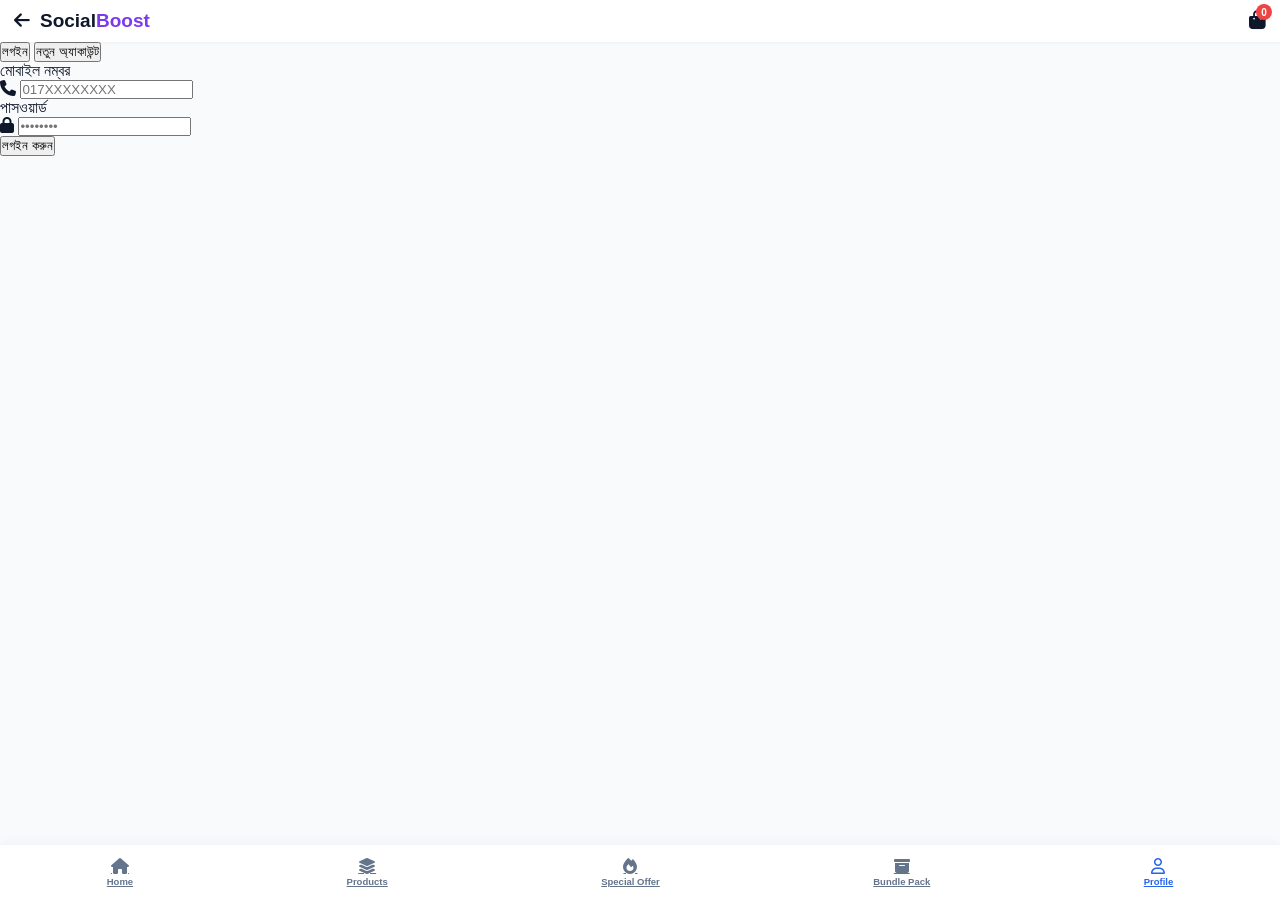
==== account.html @ 11df3813 "Create account.html" ====
<!DOCTYPE html>
<html lang="bn">
<head>
    <meta charset="UTF-8">
    <meta name="viewport" content="width=device-width, initial-scale=1.0, maximum-scale=1.0, user-scalable=no">
    <title>আমার অ্যাকাউন্ট - SocialBoost</title>
    <link rel="stylesheet" href="https://cdnjs.cloudflare.com/ajax/libs/font-awesome/6.4.0/css/all.min.css">
    <link rel="stylesheet" href="style.css">
</head>
<body>

    <!-- হেডার -->
    <header>
        <div class="header-left">
            <a href="index.html" class="menu-btn"><i class="fa-solid fa-arrow-left"></i></a>
            <div class="logo">Social<span>Boost</span></div>
        </div>
        <div class="cart-icon" onclick="location.href='orders.html'">
            <i class="fa-solid fa-bag-shopping"></i>
            <span class="cart-badge" id="orderBadge">0</span>
        </div>
    </header>

    <div class="page-container">

        <!-- ১. লগইন / সাইন-আপ সেকশন (যদি লগইন করা না থাকে) -->
        <section id="authSection" class="auth-card" style="display: none;">
            <div class="auth-tabs">
                <button class="auth-tab-btn active" id="tabLogin" onclick="setAuthTab('login')">লগইন</button>
                <button class="auth-tab-btn" id="tabReg" onclick="setAuthTab('reg')">নতুন অ্যাকাউন্ট</button>
            </div>

            <!-- লগইন ফর্ম -->
            <form id="formLogin" onsubmit="submitLogin(event)">
                <div class="input-group">
                    <label>মোবাইল নম্বর</label>
                    <div class="input-box">
                        <i class="fa-solid fa-phone"></i>
                        <input type="tel" id="logPhone" placeholder="017XXXXXXXX" required>
                    </div>
                </div>
                <div class="input-group">
                    <label>পাসওয়ার্ড</label>
                    <div class="input-box">
                        <i class="fa-solid fa-lock"></i>
                        <input type="password" id="logPass" placeholder="••••••••" required>
                    </div>
                </div>
                <button type="submit" class="auth-submit-btn">লগইন করুন</button>
            </form>

            <!-- রেজিস্ট্রেশন ফর্ম -->
            <form id="formReg" style="display: none;" onsubmit="submitRegister(event)">
                <div class="input-group">
                    <label>আপনার নাম</label>
                    <div class="input-box">
                        <i class="fa-solid fa-user"></i>
                        <input type="text" id="regName" placeholder="আপনার পুরো নাম" required>
                    </div>
                </div>
                <div class="input-group">
                    <label>মোবাইল নম্বর (হোয়াটসঅ্যাপ)</label>
                    <div class="input-box">
                        <i class="fa-solid fa-phone"></i>
                        <input type="tel" id="regPhone" placeholder="017XXXXXXXX" required>
                    </div>
                </div>
                <div class="input-group">
                    <label>পাসওয়ার্ড</label>
                    <div class="input-box">
                        <i class="fa-solid fa-lock"></i>
                        <input type="password" id="regPass" placeholder="কমপক্ষে ৬ ডিজিট" required>
                    </div>
                </div>
                <button type="submit" class="auth-submit-btn">অ্যাকাউন্ট তৈরি করুন</button>
            </form>
        </section>


        <!-- ২. মূল প্রোফাইল ড্যাশবোর্ড (স্ক্রিনশটের হুবহু ডিজাইন) -->
        <section id="profileSection" style="display: none;">
            
            <div class="sec-title-bar">
                <h2>আমার প্রোফাইল</h2>
            </div>

            <!-- ইউজার তথ্য কার্ড -->
            <div class="user-profile-card">
                <div class="user-avatar">
                    <img src="https://api.dicebear.com/7.x/bottts/svg?seed=user123" alt="Avatar">
                </div>
                <div class="user-meta">
                    <h3 id="uName">User123</h3>
                    <p id="uPhone">017XXXXXXXX</p>
                    <span class="verified-tag"><i class="fa-solid fa-circle-check"></i> Verified Account</span>
                </div>
                <button class="edit-prof-btn" onclick="openEditModal()"><i class="fa-solid fa-pen-to-square"></i></button>
            </div>

            <!-- অর্ডার স্ট্যাটাস ৩টি কাউন্টার কার্ড -->
            <div class="stats-grid">
                <div class="stat-card" onclick="location.href='orders.html'">
                    <i class="fa-regular fa-clipboard" style="color: #64748b;"></i>
                    <h4 id="statTotal">0</h4>
                    <p>Total Orders</p>
                </div>
                <div class="stat-card" onclick="location.href='orders.html'">
                    <i class="fa-regular fa-clock" style="color: #3b82f6;"></i>
                    <h4 id="statProcessing">0</h4>
                    <p>Processing</p>
                </div>
                <div class="stat-card" onclick="location.href='orders.html'">
                    <i class="fa-regular fa-circle-check" style="color: #10b981;"></i>
                    <h4 id="statCompleted">0</h4>
                    <p>Completed</p>
                </div>
            </div>

            <!-- মেনু লিস্ট আইটেমস -->
            <div class="menu-list">
                <a href="orders.html" class="menu-row">
                    <div class="m-left"><i class="fa-solid fa-box" style="color: #3b82f6;"></i><span>আমার অর্ডার</span></div>
                    <i class="fa-solid fa-angle-right arrow"></i>
                </a>
                <a href="notifications.html" class="menu-row">
                    <div class="m-left"><i class="fa-regular fa-bell" style="color: #f59e0b;"></i><span>নোটিফিকেশন</span></div>
                    <i class="fa-solid fa-angle-right arrow"></i>
                </a>
                <a href="https://wa.me/8801XXXXXXXXX" target="_blank" class="menu-row">
                    <div class="m-left"><i class="fa-brands fa-whatsapp" style="color: #22c55e;"></i><span>সাপোর্ট (WhatsApp)</span></div>
                    <i class="fa-solid fa-angle-right arrow"></i>
                </a>
                <div class="menu-row" onclick="openSettings()">
                    <div class="m-left"><i class="fa-solid fa-gear" style="color: #8b5cf6;"></i><span>সেটিংস</span></div>
                    <i class="fa-solid fa-angle-right arrow"></i>
                </div>
                <div class="menu-row logout-row" onclick="accountLogout()">
                    <div class="m-left"><i class="fa-solid fa-arrow-right-from-bracket" style="color: #ef4444;"></i><span>লগআউট</span></div>
                    <i class="fa-solid fa-angle-right arrow"></i>
                </div>
            </div>

        </section>

    </div>

    <!-- বটম ন্যাভিগেশন বার -->
    <nav class="bottom-nav">
        <a href="index.html" class="nav-item">
            <i class="fa-solid fa-house"></i>
            <span>Home</span>
        </a>
        <a href="index.html#products" class="nav-item">
            <i class="fa-solid fa-layer-group"></i>
            <span>Products</span>
        </a>
        <a href="index.html#offers" class="nav-item">
            <i class="fa-solid fa-fire"></i>
            <span>Special Offer</span>
        </a>
        <a href="index.html#bundles" class="nav-item">
            <i class="fa-solid fa-box-archive"></i>
            <span>Bundle Pack</span>
        </a>
        <a href="account.html" class="nav-item active">
            <i class="fa-regular fa-user"></i>
            <span>Profile</span>
        </a>
    </nav>

    <!-- প্রোফাইল সংশ্লিষ্ট স্ক্রিপ্ট -->
    <script>
        function checkUser() {
            const user = JSON.parse(localStorage.getItem('sb_user') || 'null');
            const authSec = document.getElementById('authSection');
            const profSec = document.getElementById('profileSection');

            if (!user) {
                authSec.style.display = 'block';
                profSec.style.display = 'none';
            } else {
                authSec.style.display = 'none';
                profSec.style.display = 'block';
                document.getElementById('uName').innerText = user.name;
                document.getElementById('uPhone').innerText = user.phone;
                loadOrderStats();
            }
        }

        function setAuthTab(tab) {
            document.getElementById('formLogin').style.display = tab === 'login' ? 'block' : 'none';
            document.getElementById('formReg').style.display = tab === 'reg' ? 'block' : 'none';
            document.getElementById('tabLogin').classList.toggle('active', tab === 'login');
            document.getElementById('tabReg').classList.toggle('active', tab === 'reg');
        }

        function submitRegister(e) {
            e.preventDefault();
            const name = document.getElementById('regName').value.trim();
            const phone = document.getElementById('regPhone').value.trim();
            const pass = document.getElementById('regPass').value;

            const user = { name, phone, pass };
            localStorage.setItem('sb_user', JSON.stringify(user));
            alert('অ্যাকাউন্ট সফলভাবে তৈরি হয়েছে!');
            checkUser();
        }

        function submitLogin(e) {
            e.preventDefault();
            const phone = document.getElementById('logPhone').value.trim();
            const pass = document.getElementById('logPass').value;
            const savedUser = JSON.parse(localStorage.getItem('sb_user') || 'null');

            if (savedUser && savedUser.phone === phone && savedUser.pass === pass) {
                checkUser();
            } else {
                alert('নম্বর অথবা পাসওয়ার্ড ভুল হয়েছে!');
            }
        }

        function accountLogout() {
            if(confirm('লগআউট করতে চান?')) {
                localStorage.removeItem('sb_user');
                checkUser();
            }
        }

        function loadOrderStats() {
            const orders = JSON.parse(localStorage.getItem('sb_orders') || '[]');
            document.getElementById('statTotal').innerText = orders.length;
            document.getElementById('statProcessing').innerText = orders.filter(o => o.status === 'Processing').length;
            document.getElementById('statCompleted').innerText = orders.filter(o => o.status === 'Completed').length;
            document.getElementById('orderBadge').innerText = orders.length;
        }

        function openSettings() {
            alert('সেটিংস স্ক্রিন শীঘ্রই আসছে!');
        }

        function openEditModal() {
            alert('প্রোফাইল এডিট অপশন চালু হচ্ছে!');
        }

        // পেজ লোড হলে চেক করবে
        checkUser();
    </script>
</body>
</html>
---- style.css ----
:root {
    --primary: #2563eb;
    --primary-dark: #1d4ed8;
    --accent-purple: #7c3aed;
    --bg-body: #f8fafc;
    --card-bg: #ffffff;
    --text-dark: #0f172a;
    --text-muted: #64748b;
    --border-light: #e2e8f0;
}

* {
    margin: 0;
    padding: 0;
    box-sizing: border-box;
    font-family: -apple-system, BlinkMacSystemFont, 'Segoe UI', Roboto, sans-serif;
    -webkit-tap-highlight-color: transparent;
}

body {
    background-color: var(--bg-body);
    color: var(--text-dark);
    padding-bottom: 75px;
}

/* হেডার */
header {
    background: #ffffff;
    padding: 10px 14px;
    display: flex;
    align-items: center;
    justify-content: space-between;
    position: sticky;
    top: 0;
    z-index: 100;
    box-shadow: 0 1px 3px rgba(0,0,0,0.05);
    gap: 10px;
}
.header-left { display: flex; align-items: center; gap: 10px; }
.menu-btn { font-size: 18px; color: var(--text-dark); background: none; border: none; cursor: pointer; }
.logo { font-size: 19px; font-weight: 800; cursor: pointer; }
.logo span { color: var(--accent-purple); }
.search-pill {
    flex-grow: 1;
    background: #f1f5f9;
    border-radius: 20px;
    display: flex;
    align-items: center;
    padding: 7px 12px;
    gap: 6px;
}
.search-pill input { border: none; background: transparent; font-size: 12px; width: 100%; outline: none; }
.cart-icon { position: relative; font-size: 19px; cursor: pointer; }
.cart-badge {
    position: absolute;
    top: -6px; right: -6px;
    background: #ef4444; color: white;
    font-size: 10px; width: 16px; height: 16px;
    border-radius: 50%; display: flex; align-items: center; justify-content: center; font-weight: bold;
}

/* ট্যাব কন্ট্রোল */
.tab-view { display: none; }
.tab-view.active { display: block; }

/* হিরো স্লাইডার */
.slider-container { padding: 10px 12px; position: relative; overflow: hidden; }
.slider-wrapper { display: flex; transition: transform 0.5s ease-in-out; border-radius: 14px; overflow: hidden; }
.slide { min-width: 100%; }
.slide img { width: 100%; height: 140px; object-fit: cover; display: block; }
.slider-dots {
    position: absolute; bottom: 18px; left: 50%;
    transform: translateX(-50%); display: flex; gap: 6px;
}
.dot { width: 6px; height: 6px; background: rgba(255,255,255,0.5); border-radius: 50%; transition: 0.3s; }
.dot.active { width: 16px; border-radius: 10px; background: #ffffff; }

/* ট্রাস্ট বার */
.trust-strip { display: flex; gap: 8px; padding: 0 12px 12px; overflow-x: auto; scrollbar-width: none; }
.trust-strip::-webkit-scrollbar { display: none; }
.trust-item {
    background: #ffffff; border: 1px solid var(--border-light);
    border-radius: 10px; padding: 7px 10px; display: flex; align-items: center;
    gap: 7px; min-width: 125px;
}
.trust-item h4 { font-size: 10px; font-weight: 700; }
.trust-item p { font-size: 8.5px; color: var(--text-muted); }

/* প্ল্যাটফর্ম আইকন গ্রিড */
.platform-grid { display: grid; grid-template-columns: repeat(6, 1fr); gap: 8px; padding: 0 12px 14px; }
.platform-icon-btn {
    background: #ffffff; border-radius: 12px; height: 48px;
    display: flex; align-items: center; justify-content: center;
    border: 1px solid #f1f5f9; box-shadow: 0 2px 6px rgba(0,0,0,0.04); cursor: pointer;
}
.platform-icon-btn i { font-size: 22px; }
.ig-btn { background: linear-gradient(45deg, #f09433, #dc2743, #bc1888); color: white; }
.fb-btn { background: #1877f2; color: white; }
.yt-btn { background: #ff0000; color: white; }
.tk-btn { background: #000000; color: white; }
.tg-btn { background: #229ed9; color: white; }
.more-btn { background: #f3e8ff; color: #7c3aed; }

/* সার্ভিস গ্রিড ও কার্ড */
.section-header { display: flex; justify-content: space-between; align-items: center; padding: 0 14px 10px; }
.sec-title { font-size: 14.5px; font-weight: 800; display: flex; align-items: center; gap: 6px; }
.see-all { font-size: 12px; color: var(--primary); cursor: pointer; font-weight: 600; }
.services-grid { display: grid; grid-template-columns: repeat(2, 1fr); gap: 10px; padding: 0 12px; }
.service-card {
    background: #ffffff; border-radius: 14px; overflow: hidden;
    border: 1px solid #edf2f7; display: flex; flex-direction: column; position: relative;
    box-shadow: 0 2px 6px rgba(0,0,0,0.03);
}
.badge-pill {
    position: absolute; top: 7px; left: 7px; font-size: 9px;
    font-weight: 700; padding: 2.5px 7px; border-radius: 10px; color: white; z-index: 2;
}
.b-bestseller { background: #ea580c; }
.b-hotdeal { background: #dc2626; }
.service-thumb {
    height: 95px; display: flex; align-items: center; justify-content: center;
}
.thumb-icon { font-size: 38px; color: #ffffff; filter: drop-shadow(0 4px 8px rgba(0,0,0,0.25)); }
.card-body { padding: 9px; display: flex; flex-direction: column; flex-grow: 1; }
.card-title { font-size: 12px; font-weight: 700; margin-bottom: 2px; }
.card-subtitle { font-size: 9.5px; color: var(--text-muted); margin-bottom: 5px; }
.card-rating { display: flex; gap: 3px; font-size: 9.5px; color: #eab308; margin-bottom: 6px; }
.price-row { display: flex; align-items: baseline; gap: 6px; margin-top: auto; margin-bottom: 7px; }
.curr-price { font-size: 15px; font-weight: 800; color: #0f172a; }
.del-price { font-size: 11px; color: #94a3b8; text-decoration: line-through; }
.btn-order {
    background: var(--primary); color: #ffffff; border: none; border-radius: 7px;
    padding: 7px; font-size: 11.5px; font-weight: 600; display: flex; align-items: center;
    justify-content: center; gap: 5px; cursor: pointer;
}

/* পেজ হেডার ও ফিল্টার পিল */
.page-header { padding: 12px 14px; }
.page-header h3 { font-size: 16px; font-weight: 800; margin-bottom: 6px; }
.page-header p { font-size: 11px; color: var(--text-muted); }
.filter-pills { display: flex; gap: 6px; overflow-x: auto; padding-top: 8px; scrollbar-width: none; }
.filter-pills::-webkit-scrollbar { display: none; }
.pill {
    background: #ffffff; border: 1px solid var(--border-light); padding: 5px 12px;
    border-radius: 20px; font-size: 11px; font-weight: 600; cursor: pointer; white-space: nowrap;
}
.pill.active { background: var(--primary); color: white; border-color: var(--primary); }

/* বান্ডেল কার্ড */
.bundles-container { padding: 0 12px; display: flex; flex-direction: column; gap: 12px; }
.bundle-card {
    background: #ffffff; border-radius: 14px; padding: 14px;
    border: 1px solid #e2e8f0; box-shadow: 0 2px 8px rgba(0,0,0,0.04);
}
.bundle-card h4 { font-size: 14px; font-weight: 800; color: #0f172a; margin-bottom: 4px; }
.bundle-features { font-size: 11.5px; color: var(--text-muted); line-height: 1.5; margin: 8px 0; }

/* প্রোফাইল ও FAQ */
.profile-card {
    background: #ffffff; margin: 12px; padding: 16px; border-radius: 14px;
    display: flex; align-items: center; gap: 12px; border: 1px solid var(--border-light);
}
.profile-avatar {
    width: 45px; height: 45px; border-radius: 50%; background: #eff6ff;
    color: var(--primary); display: flex; align-items: center; justify-content: center; font-size: 20px;
}
.profile-info h4 { font-size: 14px; }
.profile-info p { font-size: 11px; color: var(--text-muted); }
.profile-action-list { margin: 0 12px 14px; background: #fff; border-radius: 14px; border: 1px solid var(--border-light); overflow: hidden; }
.profile-item {
    display: flex; align-items: center; justify-content: space-between;
    padding: 12px 14px; text-decoration: none; color: var(--text-dark); font-size: 12.5px; font-weight: 600;
    border-bottom: 1px solid #f1f5f9; cursor: pointer;
}
.profile-item span { flex-grow: 1; margin-left: 10px; }
.faq-container { margin: 12px; background: #fff; border-radius: 14px; padding: 14px; border: 1px solid var(--border-light); }
.faq-container h4 { font-size: 13px; margin-bottom: 10px; }
.faq-item { margin-bottom: 10px; border-bottom: 1px solid #f8fafc; padding-bottom: 8px; }
.faq-item h5 { font-size: 11.5px; color: #1e293b; margin-bottom: 3px; }
.faq-item p { font-size: 10.5px; color: var(--text-muted); }

/* মডাল (পপআপ) */
.modal-overlay {
    position: fixed; inset: 0; background: rgba(0,0,0,0.5); z-index: 2000;
    display: none; align-items: flex-end; justify-content: center;
}
.modal-overlay.active { display: flex; }
.modal-sheet {
    background: #ffffff; width: 100%; max-width: 450px; border-radius: 20px 20px 0 0;
    padding: 18px 16px; max-height: 85vh; overflow-y: auto;
}
.modal-header { display: flex; justify-content: space-between; align-items: center; margin-bottom: 14px; }
.modal-header h3 { font-size: 15px; }
.close-btn { background: none; border: none; font-size: 24px; cursor: pointer; color: var(--text-muted); }
.modal-body label { font-size: 11px; font-weight: 700; color: #334155; margin-top: 8px; display: block; }
.modal-body input, .modal-body select {
    width: 100%; padding: 9px 10px; margin-top: 4px; border-radius: 8px;
    border: 1px solid var(--border-light); font-size: 12px; outline: none;
}
.price-display {
    background: #eff6ff; color: var(--primary); padding: 8px 10px;
    border-radius: 8px; font-size: 13px; margin-top: 10px; font-weight: 600;
}
.payment-box {
    background: #fdf2f8; border: 1px dashed #ec4899; padding: 9px;
    border-radius: 8px; font-size: 11px; margin-top: 10px; line-height: 1.4;
}
.submit-order-btn {
    background: var(--primary); color: white; width: 100%; padding: 10px;
    border-radius: 8px; border: none; font-size: 13px; font-weight: 700; margin-top: 14px; cursor: pointer;
}

/* বটম বার */
.bottom-nav {
    position: fixed; bottom: 0; left: 0; right: 0; background: #ffffff;
    height: 56px; display: flex; justify-content: space-around; align-items: center;
    border-top: 1px solid #f1f5f9; box-shadow: 0 -3px 10px rgba(0,0,0,0.03); z-index: 1000;
}
.nav-item { display: flex; flex-direction: column; align-items: center; gap: 2px; color: #64748b; font-size: 9.5px; font-weight: 600; cursor: pointer; }
.nav-item i { font-size: 16px; }
.nav-item.active { color: var(--primary); }
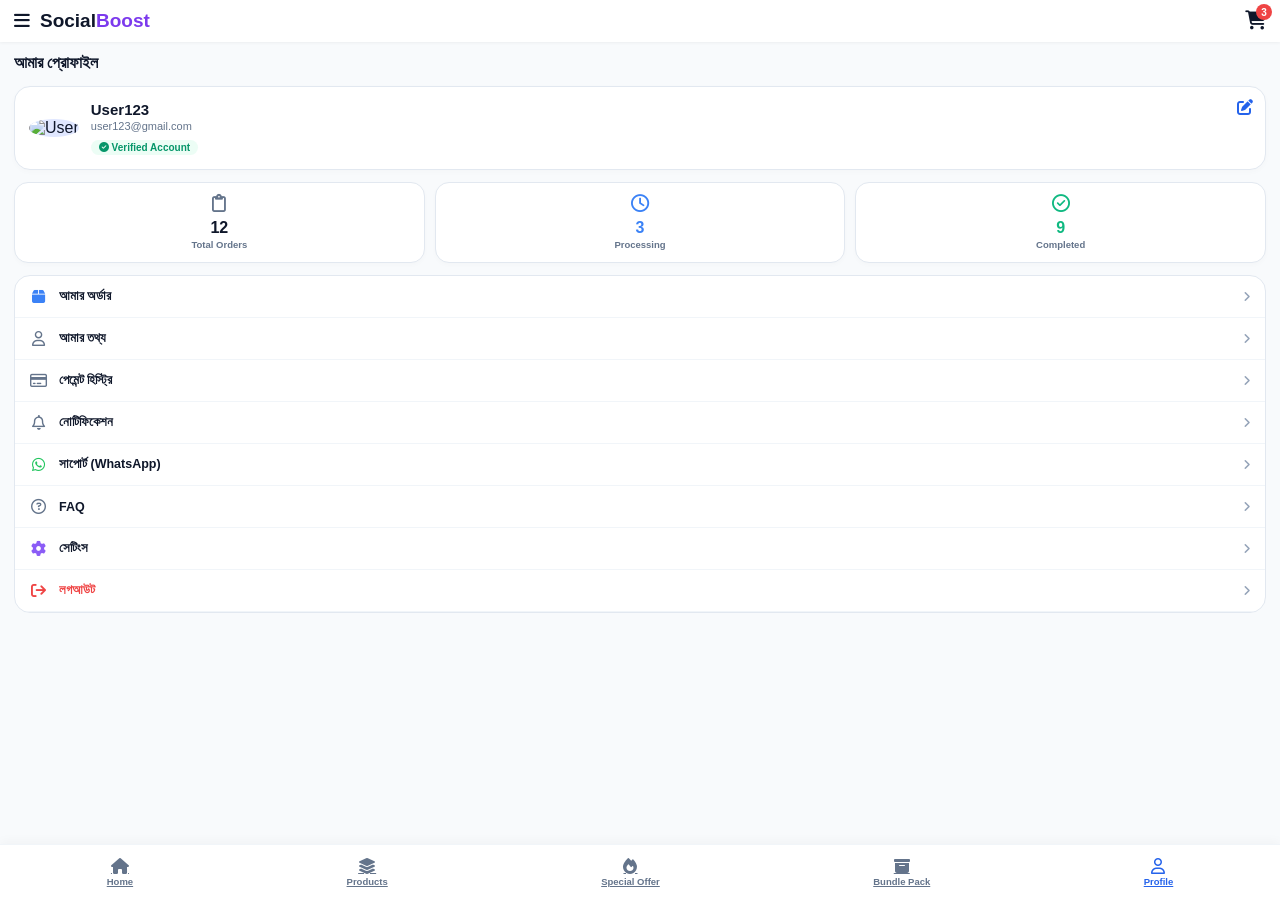
==== commit e522125e: "Update account.html" ====
--- a/account.html
+++ b/account.html
@@ -3,7 +3,7 @@
 <head>
     <meta charset="UTF-8">
     <meta name="viewport" content="width=device-width, initial-scale=1.0, maximum-scale=1.0, user-scalable=no">
-    <title>আমার অ্যাকাউন্ট - SocialBoost</title>
+    <title>আমার প্রোফাইল - SocialBoost</title>
     <link rel="stylesheet" href="https://cdnjs.cloudflare.com/ajax/libs/font-awesome/6.4.0/css/all.min.css">
     <link rel="stylesheet" href="style.css">
 </head>
@@ -12,135 +12,89 @@
     <!-- হেডার -->
     <header>
         <div class="header-left">
-            <a href="index.html" class="menu-btn"><i class="fa-solid fa-arrow-left"></i></a>
-            <div class="logo">Social<span>Boost</span></div>
+            <button class="menu-btn"><i class="fa-solid fa-bars"></i></button>
+            <div class="logo" onclick="location.href='index.html'">Social<span>Boost</span></div>
         </div>
-        <div class="cart-icon" onclick="location.href='orders.html'">
-            <i class="fa-solid fa-bag-shopping"></i>
-            <span class="cart-badge" id="orderBadge">0</span>
+        <div class="cart-icon">
+            <i class="fa-solid fa-cart-shopping"></i>
+            <span class="cart-badge">3</span>
         </div>
     </header>
 
     <div class="page-container">
 
-        <!-- ১. লগইন / সাইন-আপ সেকশন (যদি লগইন করা না থাকে) -->
-        <section id="authSection" class="auth-card" style="display: none;">
-            <div class="auth-tabs">
-                <button class="auth-tab-btn active" id="tabLogin" onclick="setAuthTab('login')">লগইন</button>
-                <button class="auth-tab-btn" id="tabReg" onclick="setAuthTab('reg')">নতুন অ্যাকাউন্ট</button>
+        <!-- পেজ শিরোনাম -->
+        <div class="sec-title-bar">
+            <h2>আমার প্রোফাইল</h2>
+        </div>
+
+        <!-- ইউজার তথ্য কার্ড (স্ক্রিনশটের মতো) -->
+        <div class="user-profile-card">
+            <div class="user-avatar">
+                <img src="https://images.unsplash.com/photo-1535713875002-d1d0cf377fde?w=150&q=80" alt="User">
             </div>
+            <div class="user-meta">
+                <h3>User123</h3>
+                <p>user123@gmail.com</p>
+                <span class="verified-tag"><i class="fa-solid fa-circle-check"></i> Verified Account</span>
+            </div>
+            <button class="edit-prof-btn"><i class="fa-solid fa-pen-to-square"></i></button>
+        </div>
 
-            <!-- লগইন ফর্ম -->
-            <form id="formLogin" onsubmit="submitLogin(event)">
-                <div class="input-group">
-                    <label>মোবাইল নম্বর</label>
-                    <div class="input-box">
-                        <i class="fa-solid fa-phone"></i>
-                        <input type="tel" id="logPhone" placeholder="017XXXXXXXX" required>
-                    </div>
-                </div>
-                <div class="input-group">
-                    <label>পাসওয়ার্ড</label>
-                    <div class="input-box">
-                        <i class="fa-solid fa-lock"></i>
-                        <input type="password" id="logPass" placeholder="••••••••" required>
-                    </div>
-                </div>
-                <button type="submit" class="auth-submit-btn">লগইন করুন</button>
-            </form>
+        <!-- ৩টি স্ট্যাটাস কাউন্টার বক্স -->
+        <div class="stats-grid">
+            <div class="stat-card">
+                <i class="fa-regular fa-clipboard" style="color: #64748b;"></i>
+                <h4>12</h4>
+                <p>Total Orders</p>
+            </div>
+            <div class="stat-card">
+                <i class="fa-regular fa-clock" style="color: #3b82f6;"></i>
+                <h4 style="color: #3b82f6;">3</h4>
+                <p>Processing</p>
+            </div>
+            <div class="stat-card">
+                <i class="fa-regular fa-circle-check" style="color: #10b981;"></i>
+                <h4 style="color: #10b981;">9</h4>
+                <p>Completed</p>
+            </div>
+        </div>
 
-            <!-- রেজিস্ট্রেশন ফর্ম -->
-            <form id="formReg" style="display: none;" onsubmit="submitRegister(event)">
-                <div class="input-group">
-                    <label>আপনার নাম</label>
-                    <div class="input-box">
-                        <i class="fa-solid fa-user"></i>
-                        <input type="text" id="regName" placeholder="আপনার পুরো নাম" required>
-                    </div>
-                </div>
-                <div class="input-group">
-                    <label>মোবাইল নম্বর (হোয়াটসঅ্যাপ)</label>
-                    <div class="input-box">
-                        <i class="fa-solid fa-phone"></i>
-                        <input type="tel" id="regPhone" placeholder="017XXXXXXXX" required>
-                    </div>
-                </div>
-                <div class="input-group">
-                    <label>পাসওয়ার্ড</label>
-                    <div class="input-box">
-                        <i class="fa-solid fa-lock"></i>
-                        <input type="password" id="regPass" placeholder="কমপক্ষে ৬ ডিজিট" required>
-                    </div>
-                </div>
-                <button type="submit" class="auth-submit-btn">অ্যাকাউন্ট তৈরি করুন</button>
-            </form>
-        </section>
-
-
-        <!-- ২. মূল প্রোফাইল ড্যাশবোর্ড (স্ক্রিনশটের হুবহু ডিজাইন) -->
-        <section id="profileSection" style="display: none;">
-            
-            <div class="sec-title-bar">
-                <h2>আমার প্রোফাইল</h2>
+        <!-- মেনু তালিকা (আপনার স্ক্রিনশটের হুবহু আইটেমস) -->
+        <div class="menu-list">
+            <div class="menu-row">
+                <div class="m-left"><i class="fa-solid fa-box" style="color: #3b82f6;"></i><span>আমার অর্ডার</span></div>
+                <i class="fa-solid fa-angle-right arrow"></i>
             </div>
-
-            <!-- ইউজার তথ্য কার্ড -->
-            <div class="user-profile-card">
-                <div class="user-avatar">
-                    <img src="https://api.dicebear.com/7.x/bottts/svg?seed=user123" alt="Avatar">
-                </div>
-                <div class="user-meta">
-                    <h3 id="uName">User123</h3>
-                    <p id="uPhone">017XXXXXXXX</p>
-                    <span class="verified-tag"><i class="fa-solid fa-circle-check"></i> Verified Account</span>
-                </div>
-                <button class="edit-prof-btn" onclick="openEditModal()"><i class="fa-solid fa-pen-to-square"></i></button>
+            <div class="menu-row">
+                <div class="m-left"><i class="fa-regular fa-user" style="color: #64748b;"></i><span>আমার তথ্য</span></div>
+                <i class="fa-solid fa-angle-right arrow"></i>
             </div>
-
-            <!-- অর্ডার স্ট্যাটাস ৩টি কাউন্টার কার্ড -->
-            <div class="stats-grid">
-                <div class="stat-card" onclick="location.href='orders.html'">
-                    <i class="fa-regular fa-clipboard" style="color: #64748b;"></i>
-                    <h4 id="statTotal">0</h4>
-                    <p>Total Orders</p>
-                </div>
-                <div class="stat-card" onclick="location.href='orders.html'">
-                    <i class="fa-regular fa-clock" style="color: #3b82f6;"></i>
-                    <h4 id="statProcessing">0</h4>
-                    <p>Processing</p>
-                </div>
-                <div class="stat-card" onclick="location.href='orders.html'">
-                    <i class="fa-regular fa-circle-check" style="color: #10b981;"></i>
-                    <h4 id="statCompleted">0</h4>
-                    <p>Completed</p>
-                </div>
+            <div class="menu-row">
+                <div class="m-left"><i class="fa-regular fa-credit-card" style="color: #64748b;"></i><span>পেমেন্ট হিস্ট্রি</span></div>
+                <i class="fa-solid fa-angle-right arrow"></i>
             </div>
-
-            <!-- মেনু লিস্ট আইটেমস -->
-            <div class="menu-list">
-                <a href="orders.html" class="menu-row">
-                    <div class="m-left"><i class="fa-solid fa-box" style="color: #3b82f6;"></i><span>আমার অর্ডার</span></div>
-                    <i class="fa-solid fa-angle-right arrow"></i>
-                </a>
-                <a href="notifications.html" class="menu-row">
-                    <div class="m-left"><i class="fa-regular fa-bell" style="color: #f59e0b;"></i><span>নোটিফিকেশন</span></div>
-                    <i class="fa-solid fa-angle-right arrow"></i>
-                </a>
-                <a href="https://wa.me/8801XXXXXXXXX" target="_blank" class="menu-row">
-                    <div class="m-left"><i class="fa-brands fa-whatsapp" style="color: #22c55e;"></i><span>সাপোর্ট (WhatsApp)</span></div>
-                    <i class="fa-solid fa-angle-right arrow"></i>
-                </a>
-                <div class="menu-row" onclick="openSettings()">
-                    <div class="m-left"><i class="fa-solid fa-gear" style="color: #8b5cf6;"></i><span>সেটিংস</span></div>
-                    <i class="fa-solid fa-angle-right arrow"></i>
-                </div>
-                <div class="menu-row logout-row" onclick="accountLogout()">
-                    <div class="m-left"><i class="fa-solid fa-arrow-right-from-bracket" style="color: #ef4444;"></i><span>লগআউট</span></div>
-                    <i class="fa-solid fa-angle-right arrow"></i>
-                </div>
+            <div class="menu-row">
+                <div class="m-left"><i class="fa-regular fa-bell" style="color: #64748b;"></i><span>নোটিফিকেশন</span></div>
+                <i class="fa-solid fa-angle-right arrow"></i>
             </div>
-
-        </section>
+            <a href="https://wa.me/8801XXXXXXXXX" target="_blank" class="menu-row">
+                <div class="m-left"><i class="fa-brands fa-whatsapp" style="color: #22c55e;"></i><span>সাপোর্ট (WhatsApp)</span></div>
+                <i class="fa-solid fa-angle-right arrow"></i>
+            </a>
+            <div class="menu-row">
+                <div class="m-left"><i class="fa-regular fa-circle-question" style="color: #64748b;"></i><span>FAQ</span></div>
+                <i class="fa-solid fa-angle-right arrow"></i>
+            </div>
+            <div class="menu-row">
+                <div class="m-left"><i class="fa-solid fa-gear" style="color: #8b5cf6;"></i><span>সেটিংস</span></div>
+                <i class="fa-solid fa-angle-right arrow"></i>
+            </div>
+            <div class="menu-row logout-row">
+                <div class="m-left"><i class="fa-solid fa-arrow-right-from-bracket" style="color: #ef4444;"></i><span style="color: #ef4444;">লগআউট</span></div>
+                <i class="fa-solid fa-angle-right arrow"></i>
+            </div>
+        </div>
 
     </div>
 
@@ -150,15 +104,15 @@
             <i class="fa-solid fa-house"></i>
             <span>Home</span>
         </a>
-        <a href="index.html#products" class="nav-item">
+        <a href="index.html" class="nav-item">
             <i class="fa-solid fa-layer-group"></i>
             <span>Products</span>
         </a>
-        <a href="index.html#offers" class="nav-item">
+        <a href="index.html" class="nav-item">
             <i class="fa-solid fa-fire"></i>
             <span>Special Offer</span>
         </a>
-        <a href="index.html#bundles" class="nav-item">
+        <a href="index.html" class="nav-item">
             <i class="fa-solid fa-box-archive"></i>
             <span>Bundle Pack</span>
         </a>
@@ -168,82 +122,5 @@
         </a>
     </nav>
 
-    <!-- প্রোফাইল সংশ্লিষ্ট স্ক্রিপ্ট -->
-    <script>
-        function checkUser() {
-            const user = JSON.parse(localStorage.getItem('sb_user') || 'null');
-            const authSec = document.getElementById('authSection');
-            const profSec = document.getElementById('profileSection');
-
-            if (!user) {
-                authSec.style.display = 'block';
-                profSec.style.display = 'none';
-            } else {
-                authSec.style.display = 'none';
-                profSec.style.display = 'block';
-                document.getElementById('uName').innerText = user.name;
-                document.getElementById('uPhone').innerText = user.phone;
-                loadOrderStats();
-            }
-        }
-
-        function setAuthTab(tab) {
-            document.getElementById('formLogin').style.display = tab === 'login' ? 'block' : 'none';
-            document.getElementById('formReg').style.display = tab === 'reg' ? 'block' : 'none';
-            document.getElementById('tabLogin').classList.toggle('active', tab === 'login');
-            document.getElementById('tabReg').classList.toggle('active', tab === 'reg');
-        }
-
-        function submitRegister(e) {
-            e.preventDefault();
-            const name = document.getElementById('regName').value.trim();
-            const phone = document.getElementById('regPhone').value.trim();
-            const pass = document.getElementById('regPass').value;
-
-            const user = { name, phone, pass };
-            localStorage.setItem('sb_user', JSON.stringify(user));
-            alert('অ্যাকাউন্ট সফলভাবে তৈরি হয়েছে!');
-            checkUser();
-        }
-
-        function submitLogin(e) {
-            e.preventDefault();
-            const phone = document.getElementById('logPhone').value.trim();
-            const pass = document.getElementById('logPass').value;
-            const savedUser = JSON.parse(localStorage.getItem('sb_user') || 'null');
-
-            if (savedUser && savedUser.phone === phone && savedUser.pass === pass) {
-                checkUser();
-            } else {
-                alert('নম্বর অথবা পাসওয়ার্ড ভুল হয়েছে!');
-            }
-        }
-
-        function accountLogout() {
-            if(confirm('লগআউট করতে চান?')) {
-                localStorage.removeItem('sb_user');
-                checkUser();
-            }
-        }
-
-        function loadOrderStats() {
-            const orders = JSON.parse(localStorage.getItem('sb_orders') || '[]');
-            document.getElementById('statTotal').innerText = orders.length;
-            document.getElementById('statProcessing').innerText = orders.filter(o => o.status === 'Processing').length;
-            document.getElementById('statCompleted').innerText = orders.filter(o => o.status === 'Completed').length;
-            document.getElementById('orderBadge').innerText = orders.length;
-        }
-
-        function openSettings() {
-            alert('সেটিংস স্ক্রিন শীঘ্রই আসছে!');
-        }
-
-        function openEditModal() {
-            alert('প্রোফাইল এডিট অপশন চালু হচ্ছে!');
-        }
-
-        // পেজ লোড হলে চেক করবে
-        checkUser();
-    </script>
 </body>
 </html>
--- a/style.css
+++ b/style.css
@@ -219,3 +219,38 @@
 .nav-item { display: flex; flex-direction: column; align-items: center; gap: 2px; color: #64748b; font-size: 9.5px; font-weight: 600; cursor: pointer; }
 .nav-item i { font-size: 16px; }
 .nav-item.active { color: var(--primary); }
+
+/* প্রোফাইল পেজের ডিজাইন */
+.sec-title-bar { padding: 12px 14px 4px; }
+.sec-title-bar h2 { font-size: 16px; font-weight: 800; color: #0f172a; }
+
+.user-profile-card {
+    background: #ffffff; margin: 10px 14px; padding: 14px; border-radius: 16px;
+    display: flex; align-items: center; gap: 12px; border: 1px solid var(--border-light);
+    position: relative; box-shadow: 0 2px 6px rgba(0,0,0,0.02);
+}
+.user-avatar img { width: 55px; height: 55px; border-radius: 50%; background: #e0e7ff; }
+.user-meta h3 { font-size: 15px; font-weight: 800; margin-bottom: 2px; }
+.user-meta p { font-size: 11px; color: var(--text-muted); margin-bottom: 5px; }
+.verified-tag { font-size: 10px; background: #ecfdf5; color: #059669; padding: 2px 8px; border-radius: 12px; font-weight: 700; }
+.edit-prof-btn { position: absolute; right: 12px; top: 12px; background: none; border: none; color: var(--primary); font-size: 16px; cursor: pointer; }
+
+/* ৩টি স্ট্যাটাস কাউন্টার বক্স */
+.stats-grid { display: grid; grid-template-columns: repeat(3, 1fr); gap: 10px; margin: 12px 14px; }
+.stat-card {
+    background: #ffffff; border-radius: 14px; padding: 12px 8px; text-align: center;
+    border: 1px solid var(--border-light); box-shadow: 0 2px 5px rgba(0,0,0,0.02);
+}
+.stat-card i { font-size: 18px; margin-bottom: 6px; }
+.stat-card h4 { font-size: 16px; font-weight: 800; margin-bottom: 2px; }
+.stat-card p { font-size: 9.5px; color: var(--text-muted); font-weight: 600; }
+
+/* মেনু রো */
+.menu-list { background: #ffffff; margin: 0 14px 20px; border-radius: 16px; border: 1px solid var(--border-light); overflow: hidden; }
+.menu-row {
+    display: flex; align-items: center; justify-content: space-between; padding: 13px 14px;
+    text-decoration: none; color: var(--text-dark); border-bottom: 1px solid #f1f5f9; font-size: 12.5px; font-weight: 600; cursor: pointer;
+}
+.m-left { display: flex; align-items: center; gap: 12px; }
+.m-left i { font-size: 15px; width: 18px; text-align: center; }
+.arrow { color: #94a3b8; font-size: 12px; }
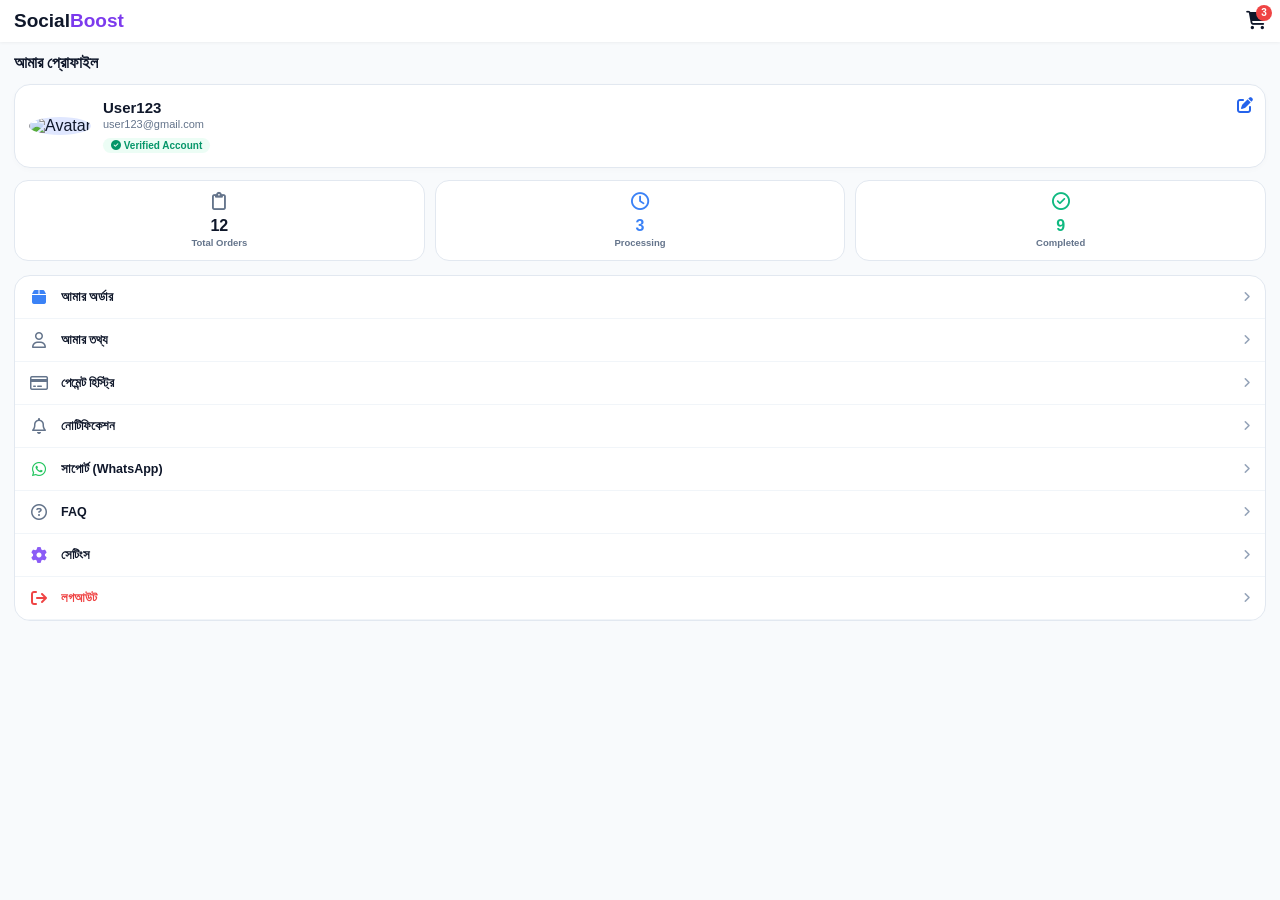
==== commit 1a4becf5: "Update account.html" ====
--- a/account.html
+++ b/account.html
@@ -1,80 +1,310 @@
-<!DOCTYPE html>
+ <!DOCTYPE html>
 <html lang="bn">
 <head>
     <meta charset="UTF-8">
     <meta name="viewport" content="width=device-width, initial-scale=1.0, maximum-scale=1.0, user-scalable=no">
-    <title>আমার প্রোফাইল - SocialBoost</title>
+    <title>SocialBoost - Account & Orders</title>
     <link rel="stylesheet" href="https://cdnjs.cloudflare.com/ajax/libs/font-awesome/6.4.0/css/all.min.css">
-    <link rel="stylesheet" href="style.css">
+    <style>
+        :root {
+            --primary: #2563eb;
+            --primary-dark: #1d4ed8;
+            --accent-purple: #7c3aed;
+            --bg-body: #f8fafc;
+            --card-bg: #ffffff;
+            --text-dark: #0f172a;
+            --text-muted: #64748b;
+            --border: #e2e8f0;
+        }
+
+        * {
+            margin: 0; padding: 0; box-sizing: border-box;
+            font-family: -apple-system, BlinkMacSystemFont, 'Segoe UI', Roboto, sans-serif;
+            -webkit-tap-highlight-color: transparent;
+        }
+
+        body {
+            background-color: var(--bg-body);
+            color: var(--text-dark);
+            padding-bottom: 75px;
+        }
+
+        /* হেডার */
+        header {
+            background: #ffffff; padding: 10px 14px;
+            display: flex; align-items: center; justify-content: space-between;
+            position: sticky; top: 0; z-index: 100;
+            box-shadow: 0 1px 3px rgba(0,0,0,0.05);
+        }
+        .header-left { display: flex; align-items: center; gap: 12px; }
+        .back-btn { font-size: 18px; color: #0f172a; cursor: pointer; border: none; background: none; }
+        .logo { font-size: 19px; font-weight: 800; color: #0f172a; }
+        .logo span { color: var(--accent-purple); }
+        .cart-icon { position: relative; font-size: 18px; color: #0f172a; }
+        .cart-badge {
+            position: absolute; top: -6px; right: -6px; background: #ef4444; color: white;
+            font-size: 10px; width: 16px; height: 16px; border-radius: 50%;
+            display: flex; align-items: center; justify-content: center; font-weight: bold;
+        }
+
+        /* স্ক্রিন ম্যানেজমেন্ট */
+        .sub-screen { display: none; padding: 12px 14px; }
+        .sub-screen.active { display: block; }
+
+        .sec-title-bar {
+            display: flex; justify-content: space-between; align-items: center;
+            margin-bottom: 12px;
+        }
+        .sec-title-bar h2 { font-size: 16px; font-weight: 800; color: #0f172a; }
+
+        /* ১. মূল প্রোফাইল ডিজাইন */
+        .user-profile-card {
+            background: #ffffff; padding: 14px; border-radius: 16px;
+            display: flex; align-items: center; gap: 12px; border: 1px solid var(--border);
+            position: relative; margin-bottom: 12px; box-shadow: 0 2px 6px rgba(0,0,0,0.02);
+        }
+        .user-avatar img { width: 55px; height: 55px; border-radius: 50%; background: #e0e7ff; }
+        .user-meta h3 { font-size: 15px; font-weight: 800; margin-bottom: 2px; }
+        .user-meta p { font-size: 11px; color: var(--text-muted); margin-bottom: 5px; }
+        .verified-tag { font-size: 10px; background: #ecfdf5; color: #059669; padding: 2px 8px; border-radius: 12px; font-weight: 700; }
+        .edit-prof-btn { position: absolute; right: 12px; top: 12px; background: none; border: none; color: var(--primary); font-size: 16px; cursor: pointer; }
+
+        .stats-grid { display: grid; grid-template-columns: repeat(3, 1fr); gap: 10px; margin-bottom: 14px; }
+        .stat-card {
+            background: #ffffff; border-radius: 14px; padding: 12px 8px; text-align: center;
+            border: 1px solid var(--border); cursor: pointer;
+        }
+        .stat-card i { font-size: 18px; margin-bottom: 6px; }
+        .stat-card h4 { font-size: 16px; font-weight: 800; margin-bottom: 2px; }
+        .stat-card p { font-size: 9.5px; color: var(--text-muted); font-weight: 600; }
+
+        .menu-list { background: #ffffff; border-radius: 16px; border: 1px solid var(--border); overflow: hidden; margin-bottom: 14px; }
+        .menu-row {
+            display: flex; align-items: center; justify-content: space-between; padding: 13px 14px;
+            text-decoration: none; color: var(--text-dark); border-bottom: 1px solid #f1f5f9; font-size: 12.5px; font-weight: 600; cursor: pointer;
+        }
+        .menu-row:active { background: #f8fafc; }
+        .m-left { display: flex; align-items: center; gap: 12px; }
+        .m-left i { font-size: 16px; width: 20px; text-align: center; }
+        .arrow { color: #94a3b8; font-size: 12px; }
+
+        /* ২. সেটিংস ও সাব-মেনু ডিজাইন */
+        .settings-item {
+            background: #ffffff; border-radius: 14px; padding: 12px 14px; display: flex;
+            align-items: center; justify-content: space-between; margin-bottom: 9px;
+            border: 1px solid var(--border); cursor: pointer;
+        }
+        .s-left { display: flex; align-items: center; gap: 12px; }
+        .s-icon {
+            width: 36px; height: 36px; border-radius: 10px; display: flex; align-items: center;
+            justify-content: center; font-size: 16px;
+        }
+        .s-text h4 { font-size: 12.5px; font-weight: 700; color: #1e293b; margin-bottom: 2px; }
+        .s-text p { font-size: 10px; color: var(--text-muted); }
+
+        /* ৩. প্রোফাইল সম্পাদনা ফর্ম */
+        .profile-edit-avatar-box {
+            text-align: center; margin: 15px 0 20px; position: relative;
+        }
+        .edit-avatar-img {
+            width: 80px; height: 80px; border-radius: 50%; background: #e0e7ff; margin: 0 auto 10px; display: block;
+        }
+        .change-photo-btn {
+            background: #2563eb; color: white; border: none; padding: 6px 14px;
+            border-radius: 20px; font-size: 11px; font-weight: 600; cursor: pointer;
+        }
+        .input-group { margin-bottom: 12px; }
+        .input-group label { font-size: 11px; font-weight: 700; color: #334155; margin-bottom: 4px; display: block; }
+        .input-box {
+            display: flex; align-items: center; border: 1px solid var(--border);
+            border-radius: 8px; padding: 9px 12px; background: #ffffff; gap: 10px;
+        }
+        .input-box i { color: #94a3b8; font-size: 13px; }
+        .input-box input { border: none; background: transparent; outline: none; width: 100%; font-size: 12px; }
+        .btn-save-prof {
+            background: var(--primary); color: white; border: none; width: 100%; padding: 12px;
+            border-radius: 10px; font-size: 13px; font-weight: 700; margin-top: 10px; cursor: pointer;
+        }
+
+        /* ৪. আমার অর্ডার স্ক্রিন */
+        .filter-tabs { display: flex; gap: 8px; margin-bottom: 14px; overflow-x: auto; scrollbar-width: none; }
+        .filter-tabs::-webkit-scrollbar { display: none; }
+        .f-tab {
+            padding: 6px 14px; border-radius: 20px; font-size: 11.5px; font-weight: 600;
+            border: 1px solid var(--border); background: #ffffff; cursor: pointer; white-space: nowrap;
+        }
+        .f-tab.active { background: var(--primary); color: white; border-color: var(--primary); }
+
+        .order-card-item {
+            background: #ffffff; border-radius: 14px; padding: 12px; border: 1px solid var(--border);
+            margin-bottom: 10px; cursor: pointer; box-shadow: 0 1px 4px rgba(0,0,0,0.02);
+        }
+        .order-top { display: flex; justify-content: space-between; align-items: center; margin-bottom: 8px; }
+        .order-id { font-size: 11px; font-weight: 800; color: #1e293b; }
+        .status-badge {
+            font-size: 10px; font-weight: 700; padding: 2.5px 8px; border-radius: 10px;
+        }
+        .st-processing { background: #fef3c7; color: #d97706; }
+        .st-completed { background: #ecfdf5; color: #059669; }
+        .st-cancelled { background: #fee2e2; color: #dc2626; }
+
+        .order-mid { display: flex; align-items: center; justify-content: space-between; }
+        .om-left { display: flex; align-items: center; gap: 10px; }
+        .om-icon { width: 40px; height: 40px; border-radius: 10px; display: flex; align-items: center; justify-content: center; font-size: 20px; color: white; }
+        .om-info h4 { font-size: 12px; font-weight: 700; color: #0f172a; margin-bottom: 2px; }
+        .om-info p { font-size: 10.5px; color: var(--text-muted); }
+        .om-date { font-size: 9.5px; color: #94a3b8; margin-top: 3px; }
+        .om-price { font-size: 14px; font-weight: 800; color: #0f172a; }
+
+        /* ৫. অর্ডার বিস্তারিত ও ট্র্যাকার */
+        .order-detail-header-card {
+            background: #ffffff; border-radius: 14px; padding: 12px; border: 1px solid var(--border);
+            display: flex; justify-content: space-between; align-items: center; margin-bottom: 14px;
+        }
+        /* স্টেপ ট্র্যাকার */
+        .tracker-box {
+            background: #ffffff; border-radius: 14px; padding: 16px 12px; border: 1px solid var(--border);
+            margin-bottom: 14px;
+        }
+        .step-progress-row {
+            display: flex; justify-content: space-between; position: relative; margin-bottom: 10px;
+        }
+        .step-progress-row::before {
+            content: ''; position: absolute; top: 12px; left: 15px; right: 15px; height: 2px;
+            background: #e2e8f0; z-index: 1;
+        }
+        .step-col {
+            position: relative; z-index: 2; display: flex; flex-direction: column; align-items: center;
+            text-align: center; width: 25%;
+        }
+        .step-circle {
+            width: 24px; height: 24px; border-radius: 50%; background: #ffffff; border: 2px solid #cbd5e1;
+            display: flex; align-items: center; justify-content: center; font-size: 10px; margin-bottom: 6px;
+        }
+        .step-col.done .step-circle { background: #2563eb; border-color: #2563eb; color: white; }
+        .step-col.active .step-circle { background: #2563eb; border-color: #2563eb; color: white; box-shadow: 0 0 0 3px rgba(37,99,235,0.2); }
+        .step-label { font-size: 9px; font-weight: 700; color: #1e293b; line-height: 1.2; }
+        .step-time { font-size: 8px; color: var(--text-muted); margin-top: 2px; }
+
+        .order-spec-card {
+            background: #ffffff; border-radius: 14px; padding: 14px; border: 1px solid var(--border);
+            margin-bottom: 12px;
+        }
+        .spec-title { font-size: 13px; font-weight: 800; margin-bottom: 10px; }
+        .spec-row {
+            display: flex; justify-content: space-between; font-size: 11px; padding: 7px 0;
+            border-bottom: 1px solid #f8fafc;
+        }
+        .spec-row span { color: var(--text-muted); display: flex; align-items: center; gap: 6px; }
+        .spec-row strong { color: #0f172a; text-align: right; }
+
+        .info-alert {
+            background: #eff6ff; border-radius: 10px; padding: 10px 12px; font-size: 11px;
+            color: #1e40af; display: flex; gap: 8px; line-height: 1.4; border: 1px solid #bfdbfe;
+        }
+
+        /* ৬. নোটিফিকেশন স্ক্রিন */
+        .btn-mark-read {
+            background: #eff6ff; color: var(--primary); border: none; padding: 5px 12px;
+            border-radius: 20px; font-size: 11px; font-weight: 700; cursor: pointer;
+        }
+        .notif-group-title {
+            font-size: 12px; font-weight: 800; color: #0f172a; margin: 12px 0 8px;
+        }
+        .notif-card {
+            background: #ffffff; border-radius: 12px; padding: 12px; border: 1px solid var(--border);
+            display: flex; align-items: center; justify-content: space-between; margin-bottom: 8px;
+            position: relative;
+        }
+        .nc-left { display: flex; align-items: center; gap: 10px; }
+        .nc-icon {
+            width: 36px; height: 36px; border-radius: 50%; display: flex; align-items: center;
+            justify-content: center; font-size: 16px;
+        }
+        .nc-body h4 { font-size: 12px; font-weight: 700; color: #0f172a; margin-bottom: 2px; }
+        .nc-body p { font-size: 10px; color: var(--text-muted); }
+        .nc-right { display: flex; align-items: center; gap: 6px; }
+        .nc-time { font-size: 9.5px; color: #94a3b8; white-space: nowrap; }
+        .red-dot { width: 6px; height: 6px; background: #ef4444; border-radius: 50%; }
+
+        /* বটম ন্যাভ */
+        .bottom-nav {
+            position: fixed; bottom: 0; left: 0; right: 0; background: #ffffff;
+            height: 56px; display: flex; justify-content: space-around; align-items: center;
+            border-top: 1px solid #f1f5f9; box-shadow: 0 -3px 10px rgba(0,0,0,0.03); z-index: 1000;
+        }
+        .nav-item { display: flex; flex-direction: column; align-items: center; gap: 2px; color: #64748b; font-size: 9.5px; font-weight: 600; text-decoration: none; }
+        .nav-item i { font-size: 16px; }
+        .nav-item.active { color: var(--primary); }
+    </style>
 </head>
 <body>
 
     <!-- হেডার -->
     <header>
         <div class="header-left">
-            <button class="menu-btn"><i class="fa-solid fa-bars"></i></button>
-            <div class="logo" onclick="location.href='index.html'">Social<span>Boost</span></div>
-        </div>
-        <div class="cart-icon">
+            <button class="back-btn" id="headerBackBtn" onclick="goBack()" style="display: none;"><i class="fa-solid fa-arrow-left"></i></button>
+            <div class="logo">Social<span>Boost</span></div>
+        </div>
+        <div class="cart-icon" onclick="openScreen('screen-orders')">
             <i class="fa-solid fa-cart-shopping"></i>
             <span class="cart-badge">3</span>
         </div>
     </header>
 
-    <div class="page-container">
-
-        <!-- পেজ শিরোনাম -->
+
+    <!-- ================= ১. মূল প্রোফাইল স্ক্রিন ================= -->
+    <section id="screen-profile" class="sub-screen active">
         <div class="sec-title-bar">
             <h2>আমার প্রোফাইল</h2>
         </div>
 
-        <!-- ইউজার তথ্য কার্ড (স্ক্রিনশটের মতো) -->
         <div class="user-profile-card">
             <div class="user-avatar">
-                <img src="https://images.unsplash.com/photo-1535713875002-d1d0cf377fde?w=150&q=80" alt="User">
+                <img src="https://images.unsplash.com/photo-1535713875002-d1d0cf377fde?w=150&q=80" alt="Avatar">
             </div>
             <div class="user-meta">
-                <h3>User123</h3>
-                <p>user123@gmail.com</p>
+                <h3 id="dashName">User123</h3>
+                <p id="dashEmail">user123@gmail.com</p>
                 <span class="verified-tag"><i class="fa-solid fa-circle-check"></i> Verified Account</span>
             </div>
-            <button class="edit-prof-btn"><i class="fa-solid fa-pen-to-square"></i></button>
-        </div>
-
-        <!-- ৩টি স্ট্যাটাস কাউন্টার বক্স -->
+            <button class="edit-prof-btn" onclick="openScreen('screen-edit-profile')"><i class="fa-solid fa-pen-to-square"></i></button>
+        </div>
+
+        <!-- ৩টি স্ট্যাটাস কাউন্টার কার্ড -->
         <div class="stats-grid">
-            <div class="stat-card">
+            <div class="stat-card" onclick="openScreen('screen-orders', 'all')">
                 <i class="fa-regular fa-clipboard" style="color: #64748b;"></i>
                 <h4>12</h4>
                 <p>Total Orders</p>
             </div>
-            <div class="stat-card">
+            <div class="stat-card" onclick="openScreen('screen-orders', 'processing')">
                 <i class="fa-regular fa-clock" style="color: #3b82f6;"></i>
                 <h4 style="color: #3b82f6;">3</h4>
                 <p>Processing</p>
             </div>
-            <div class="stat-card">
+            <div class="stat-card" onclick="openScreen('screen-orders', 'completed')">
                 <i class="fa-regular fa-circle-check" style="color: #10b981;"></i>
                 <h4 style="color: #10b981;">9</h4>
                 <p>Completed</p>
             </div>
         </div>
 
-        <!-- মেনু তালিকা (আপনার স্ক্রিনশটের হুবহু আইটেমস) -->
+        <!-- অ্যাকশন মেনু লিস্ট -->
         <div class="menu-list">
-            <div class="menu-row">
+            <div class="menu-row" onclick="openScreen('screen-orders')">
                 <div class="m-left"><i class="fa-solid fa-box" style="color: #3b82f6;"></i><span>আমার অর্ডার</span></div>
                 <i class="fa-solid fa-angle-right arrow"></i>
             </div>
-            <div class="menu-row">
+            <div class="menu-row" onclick="openScreen('screen-info')">
                 <div class="m-left"><i class="fa-regular fa-user" style="color: #64748b;"></i><span>আমার তথ্য</span></div>
                 <i class="fa-solid fa-angle-right arrow"></i>
             </div>
-            <div class="menu-row">
+            <div class="menu-row" onclick="openScreen('screen-payments')">
                 <div class="m-left"><i class="fa-regular fa-credit-card" style="color: #64748b;"></i><span>পেমেন্ট হিস্ট্রি</span></div>
                 <i class="fa-solid fa-angle-right arrow"></i>
             </div>
-            <div class="menu-row">
+            <div class="menu-row" onclick="openScreen('screen-notifications')">
                 <div class="m-left"><i class="fa-regular fa-bell" style="color: #64748b;"></i><span>নোটিফিকেশন</span></div>
                 <i class="fa-solid fa-angle-right arrow"></i>
             </div>
@@ -82,45 +312,613 @@
                 <div class="m-left"><i class="fa-brands fa-whatsapp" style="color: #22c55e;"></i><span>সাপোর্ট (WhatsApp)</span></div>
                 <i class="fa-solid fa-angle-right arrow"></i>
             </a>
-            <div class="menu-row">
+            <div class="menu-row" onclick="openScreen('screen-faq')">
                 <div class="m-left"><i class="fa-regular fa-circle-question" style="color: #64748b;"></i><span>FAQ</span></div>
                 <i class="fa-solid fa-angle-right arrow"></i>
             </div>
-            <div class="menu-row">
+            <div class="menu-row" onclick="openScreen('screen-settings')">
                 <div class="m-left"><i class="fa-solid fa-gear" style="color: #8b5cf6;"></i><span>সেটিংস</span></div>
                 <i class="fa-solid fa-angle-right arrow"></i>
             </div>
-            <div class="menu-row logout-row">
+            <div class="menu-row" onclick="handleLogout()">
                 <div class="m-left"><i class="fa-solid fa-arrow-right-from-bracket" style="color: #ef4444;"></i><span style="color: #ef4444;">লগআউট</span></div>
                 <i class="fa-solid fa-angle-right arrow"></i>
             </div>
         </div>
-
-    </div>
-
-    <!-- বটম ন্যাভিগেশন বার -->
-    <nav class="bottom-nav">
-        <a href="index.html" class="nav-item">
-            <i class="fa-solid fa-house"></i>
-            <span>Home</span>
-        </a>
-        <a href="index.html" class="nav-item">
-            <i class="fa-solid fa-layer-group"></i>
-            <span>Products</span>
-        </a>
-        <a href="index.html" class="nav-item">
-            <i class="fa-solid fa-fire"></i>
-            <span>Special Offer</span>
-        </a>
-        <a href="index.html" class="nav-item">
-            <i class="fa-solid fa-box-archive"></i>
-            <span>Bundle Pack</span>
-        </a>
-        <a href="account.html" class="nav-item active">
-            <i class="fa-regular fa-user"></i>
-            <span>Profile</span>
-        </a>
-    </nav>
-
+    </section>
+
+
+    <!-- ================= ২. সেটিংস স্ক্রিন ================= -->
+    <section id="screen-settings" class="sub-screen">
+        <div class="sec-title-bar">
+            <h2>সেটিংস</h2>
+        </div>
+        <div class="settings-item" onclick="openScreen('screen-edit-profile')">
+            <div class="s-left">
+                <div class="s-icon" style="background: #fdf2f8; color: #ec4899;"><i class="fa-regular fa-user"></i></div>
+                <div class="s-text">
+                    <h4>প্রোফাইল সম্পাদনা</h4>
+                    <p>নাম, ইমেইল, মোবাইল, ঠিকানা পরিবর্তন করুন</p>
+                </div>
+            </div>
+            <i class="fa-solid fa-angle-right arrow"></i>
+        </div>
+        <div class="settings-item" onclick="alert('পাসওয়ার্ড পরিবর্তনের অপশনটি শীঘ্রই আসছে!')">
+            <div class="s-left">
+                <div class="s-icon" style="background: #f5f3ff; color: #8b5cf6;"><i class="fa-solid fa-lock"></i></div>
+                <div class="s-text">
+                    <h4>পাসওয়ার্ড পরিবর্তন</h4>
+                    <p>আপনার অ্যাকাউন্ট সুরক্ষিত রাখুন</p>
+                </div>
+            </div>
+            <i class="fa-solid fa-angle-right arrow"></i>
+        </div>
+        <div class="settings-item" onclick="alert('2FA সিকিউরিটি চালু করা হয়েছে!')">
+            <div class="s-left">
+                <div class="s-icon" style="background: #ecfdf5; color: #10b981;"><i class="fa-solid fa-shield-halved"></i></div>
+                <div class="s-text">
+                    <h4>দুই ধাপ যাচাই (2FA)</h4>
+                    <p>অতিরিক্ত নিরাপত্তা যোগ করুন</p>
+                </div>
+            </div>
+            <i class="fa-solid fa-angle-right arrow"></i>
+        </div>
+        <div class="settings-item" onclick="openScreen('screen-notifications')">
+            <div class="s-left">
+                <div class="s-icon" style="background: #fffbeb; color: #f59e0b;"><i class="fa-regular fa-bell"></i></div>
+                <div class="s-text">
+                    <h4>নোটিফিকেশন সেটিংস</h4>
+                    <p>অর্ডার আপডেট এবং অফারের নোটিফিকেশন</p>
+                </div>
+            </div>
+            <i class="fa-solid fa-angle-right arrow"></i>
+        </div>
+        <div class="settings-item" onclick="alert('বর্তমানে শুধুমাত্র বাংলা ভাষা উপলব্ধ আছে।')">
+            <div class="s-left">
+                <div class="s-icon" style="background: #eff6ff; color: #3b82f6;"><i class="fa-solid fa-globe"></i></div>
+                <div class="s-text">
+                    <h4>ভাষা পরিবর্তন</h4>
+                    <p>বাংলা / English নির্ধারণ করুন</p>
+                </div>
+            </div>
+            <i class="fa-solid fa-angle-right arrow"></i>
+        </div>
+        <div class="settings-item" onclick="alert('ডার্ক মোড শীঘ্রই যুক্ত হচ্ছে!')">
+            <div class="s-left">
+                <div class="s-icon" style="background: #f8fafc; color: #64748b;"><i class="fa-regular fa-moon"></i></div>
+                <div class="s-text">
+                    <h4>থিম পরিবর্তন</h4>
+                    <p>লাইট / ডার্ক মোড</p>
+                </div>
+            </div>
+            <i class="fa-solid fa-angle-right arrow"></i>
+        </div>
+        <div class="settings-item" onclick="openScreen('screen-payments')">
+            <div class="s-left">
+                <div class="s-icon" style="background: #ecfdf5; color: #059669;"><i class="fa-regular fa-credit-card"></i></div>
+                <div class="s-text">
+                    <h4>পেমেন্ট সেটিংস</h4>
+                    <p>ডিফল্ট পেমেন্ট মেথড ম্যানেজ করুন</p>
+                </div>
+            </div>
+            <i class="fa-solid fa-angle-right arrow"></i>
+        </div>
+        <div class="settings-item" onclick="handleDeleteAccount()">
+            <div class="s-left">
+                <div class="s-icon" style="background: #fee2e2; color: #ef4444;"><i class="fa-regular fa-trash-can"></i></div>
+                <div class="s-text">
+                    <h4 style="color: #ef4444;">অ্যাকাউন্ট ডিলিট</h4>
+                    <p>আপনার অ্যাকাউন্ট স্থায়ীভাবে মুছে ফেলুন</p>
+                </div>
+            </div>
+            <i class="fa-solid fa-angle-right arrow"></i>
+        </div>
+    </section>
+
+
+    <!-- ================= ৩. প্রোফাইল সম্পাদনা স্ক্রিন ================= -->
+    <section id="screen-edit-profile" class="sub-screen">
+        <div class="sec-title-bar">
+            <h2>প্রোফাইল সম্পাদনা</h2>
+        </div>
+        <div class="profile-edit-avatar-box">
+            <img src="https://images.unsplash.com/photo-1535713875002-d1d0cf377fde?w=150&q=80" alt="Profile" class="edit-avatar-img">
+            <button class="change-photo-btn"><i class="fa-solid fa-camera"></i> ছবি পরিবর্তন</button>
+        </div>
+        <div class="input-group">
+            <label>নাম</label>
+            <div class="input-box">
+                <i class="fa-regular fa-user"></i>
+                <input type="text" id="editNameInput" value="User123">
+            </div>
+        </div>
+        <div class="input-group">
+            <label>ইমেইল</label>
+            <div class="input-box">
+                <i class="fa-regular fa-envelope"></i>
+                <input type="email" id="editEmailInput" value="user123@gmail.com">
+            </div>
+        </div>
+        <div class="input-group">
+            <label>মোবাইল নম্বর</label>
+            <div class="input-box">
+                <i class="fa-solid fa-phone"></i>
+                <input type="tel" id="editPhoneInput" value="+8801XXXXXXXXX">
+            </div>
+        </div>
+        <div class="input-group">
+            <label>ঠিকানা</label>
+            <div class="input-box">
+                <i class="fa-solid fa-location-dot"></i>
+                <input type="text" id="editAddressInput" value="Dhaka, Bangladesh">
+            </div>
+        </div>
+        <button class="btn-save-prof" onclick="saveProfileChanges()">পরিবর্তন সংরক্ষণ করুন</button>
+    </section>
+
+
+    <!-- ================= ৪. আমার অর্ডার স্ক্রিন ================= -->
+    <section id="screen-orders" class="sub-screen">
+        <div class="sec-title-bar">
+            <h2>আমার অর্ডার</h2>
+        </div>
+        <div class="filter-tabs">
+            <button class="f-tab active" onclick="filterOrderTab('all', this)">All</button>
+            <button class="f-tab" onclick="filterOrderTab('processing', this)">Processing</button>
+            <button class="f-tab" onclick="filterOrderTab('completed', this)">Completed</button>
+            <button class="f-tab" onclick="filterOrderTab('cancelled', this)">Cancelled</button>
+        </div>
+        <div id="ordersListContainer">
+            <!-- কার্ড ১: Instagram Followers -->
+            <div class="order-card-item" data-status="processing" onclick="openOrderDetail('Instagram Followers', '1,000 Followers', '৳150', '#SB251024', '24 Oct 2026, 09:41 AM', 'Processing', 'BK123456789', 'https://instagram.com/username')">
+                <div class="order-top">
+                    <span class="order-id">#SB251024</span>
+                    <span class="status-badge st-processing">Processing</span>
+                </div>
+                <div class="order-mid">
+                    <div class="om-left">
+                        <div class="om-icon" style="background: radial-gradient(circle at 30% 107%, #fdf497 0%, #fd5949 45%, #d6249f 60%, #285AEB 90%);">
+                            <i class="fa-brands fa-instagram"></i>
+                        </div>
+                        <div class="om-info">
+                            <h4>Instagram Followers</h4>
+                            <p>1,000 Followers</p>
+                            <div class="om-date">24 Oct 2026, 09:41 AM</div>
+                        </div>
+                    </div>
+                    <div style="text-align: right;">
+                        <div class="om-price">৳150</div>
+                        <i class="fa-solid fa-angle-right arrow"></i>
+                    </div>
+                </div>
+            </div>
+
+            <!-- কার্ড ২: Facebook Page Likes -->
+            <div class="order-card-item" data-status="completed" onclick="openOrderDetail('Facebook Page Likes', '5,000 Likes', '৳600', '#SB251023', '23 Oct 2026, 02:15 PM', 'Completed', 'BK994821034', 'https://facebook.com/page')">
+                <div class="order-top">
+                    <span class="order-id">#SB251023</span>
+                    <span class="status-badge st-completed">Completed</span>
+                </div>
+                <div class="order-mid">
+                    <div class="om-left">
+                        <div class="om-icon" style="background: #1877f2;"><i class="fa-brands fa-facebook-f"></i></div>
+                        <div class="om-info">
+                            <h4>Facebook Page Likes</h4>
+                            <p>5,000 Likes</p>
+                            <div class="om-date">23 Oct 2026, 02:15 PM</div>
+                        </div>
+                    </div>
+                    <div style="text-align: right;">
+                        <div class="om-price">৳600</div>
+                        <i class="fa-solid fa-angle-right arrow"></i>
+                    </div>
+                </div>
+            </div>
+
+            <!-- কার্ড ৩: TikTok Followers -->
+            <div class="order-card-item" data-status="completed" onclick="openOrderDetail('TikTok Followers', '2,000 Followers', '৳300', '#SB251022', '22 Oct 2026, 11:20 AM', 'Completed', 'NG883204911', 'https://tiktok.com/@user')">
+                <div class="order-top">
+                    <span class="order-id">#SB251022</span>
+                    <span class="status-badge st-completed">Completed</span>
+                </div>
+                <div class="order-mid">
+                    <div class="om-left">
+                        <div class="om-icon" style="background: #000000;"><i class="fa-brands fa-tiktok"></i></div>
+                        <div class="om-info">
+                            <h4>TikTok Followers</h4>
+                            <p>2,000 Followers</p>
+                            <div class="om-date">22 Oct 2026, 11:20 AM</div>
+                        </div>
+                    </div>
+                    <div style="text-align: right;">
+                        <div class="om-price">৳300</div>
+                        <i class="fa-solid fa-angle-right arrow"></i>
+                    </div>
+                </div>
+            </div>
+
+            <!-- কার্ড ৪: YouTube Subscribers -->
+            <div class="order-card-item" data-status="cancelled" onclick="openOrderDetail('YouTube Subscribers', '1,000 Subscribers', '৳250', '#SB251021', '21 Oct 2026, 06:10 PM', 'Cancelled', 'RK119933221', 'https://youtube.com/channel')">
+                <div class="order-top">
+                    <span class="order-id">#SB251021</span>
+                    <span class="status-badge st-cancelled">Cancelled</span>
+                </div>
+                <div class="order-mid">
+                    <div class="om-left">
+                        <div class="om-icon" style="background: #ff0000;"><i class="fa-brands fa-youtube"></i></div>
+                        <div class="om-info">
+                            <h4>YouTube Subscribers</h4>
+                            <p>1,000 Subscribers</p>
+                            <div class="om-date">21 Oct 2026, 06:10 PM</div>
+                        </div>
+                    </div>
+                    <div style="text-align: right;">
+                        <div class="om-price">৳250</div>
+                        <i class="fa-solid fa-angle-right arrow"></i>
+                    </div>
+                </div>
+            </div>
+        </div>
+    </section>
+
+
+    <!-- ================= ৫. অর্ডার বিস্তারিত ও ট্র্যাকার স্ক্রিন ================= -->
+    <section id="screen-order-detail" class="sub-screen">
+        <div class="sec-title-bar">
+            <h2>অর্ডার বিস্তারিত</h2>
+        </div>
+
+        <div class="order-detail-header-card">
+            <div class="om-left">
+                <div class="om-icon" id="odIcon" style="background: radial-gradient(circle at 30% 107%, #fdf497 0%, #fd5949 45%, #d6249f 60%, #285AEB 90%);">
+                    <i class="fa-brands fa-instagram"></i>
+                </div>
+                <div class="om-info">
+                    <h4 id="odTitle">Instagram Followers</h4>
+                    <p id="odPkg">1,000 Followers</p>
+                </div>
+            </div>
+            <div style="text-align: right;">
+                <span class="status-badge st-processing" id="odBadge">Processing</span>
+                <div class="om-price" id="odPrice" style="margin-top: 4px;">৳150</div>
+            </div>
+        </div>
+
+        <!-- লাইভ স্টেপ ট্র্যাকার -->
+        <div class="tracker-box">
+            <div class="step-progress-row">
+                <div class="step-col done">
+                    <div class="step-circle"><i class="fa-solid fa-check"></i></div>
+                    <div class="step-label">অর্ডার<br>কৃত হয়েছে</div>
+                    <div class="step-time">24 Oct<br>09:41 AM</div>
+                </div>
+                <div class="step-col active">
+                    <div class="step-circle"><i class="fa-solid fa-clock"></i></div>
+                    <div class="step-label">পেমেন্ট<br>যাচাই হচ্ছে</div>
+                    <div class="step-time">24 Oct<br>09:45 AM</div>
+                </div>
+                <div class="step-col">
+                    <div class="step-circle">3</div>
+                    <div class="step-label">প্রসেসিং<br>চলছে</div>
+                </div>
+                <div class="step-col">
+                    <div class="step-circle">4</div>
+                    <div class="step-label">সম্পূর্ণ<br>হবে</div>
+                </div>
+            </div>
+        </div>
+
+        <!-- অর্ডার তথ্য -->
+        <div class="order-spec-card">
+            <div class="spec-title">অর্ডার তথ্য</div>
+            <div class="spec-row">
+                <span><i class="fa-regular fa-clipboard"></i> অর্ডার নম্বর</span>
+                <strong id="specId">#SB251024</strong>
+            </div>
+            <div class="spec-row">
+                <span><i class="fa-regular fa-calendar"></i> অর্ডারের সময়</span>
+                <strong id="specTime">24 Oct 2026, 09:41 AM</strong>
+            </div>
+            <div class="spec-row">
+                <span><i class="fa-solid fa-cubes"></i> সার্ভিস</span>
+                <strong id="specService">Instagram Followers</strong>
+            </div>
+            <div class="spec-row">
+                <span><i class="fa-solid fa-box-open"></i> প্যাকেজ</span>
+                <strong id="specPackage">1,000 Followers</strong>
+            </div>
+            <div class="spec-row">
+                <span><i class="fa-regular fa-circle-question"></i> পেমেন্ট পরিমাণ</span>
+                <strong id="specPrice">৳150</strong>
+            </div>
+            <div class="spec-row">
+                <span><i class="fa-regular fa-credit-card"></i> পেমেন্ট মেথড</span>
+                <strong>bKash (Send Money)</strong>
+            </div>
+            <div class="spec-row">
+                <span><i class="fa-regular fa-file-lines"></i> ট্রানজেকশন আইডি</span>
+                <strong id="specTrx">BK123456789</strong>
+            </div>
+            <div class="spec-row">
+                <span><i class="fa-solid fa-link"></i> প্রোফাইল লিঙ্ক</span>
+                <a href="#" id="specLink" target="_blank" style="color: var(--primary); text-decoration: none; font-size: 10px; max-width: 150px; overflow: hidden; text-overflow: ellipsis; white-space: nowrap;">https://instagram.com/username</a>
+            </div>
+        </div>
+
+        <div class="info-alert">
+            <i class="fa-solid fa-circle-info" style="font-size: 16px; margin-top: 2px;"></i>
+            <div>আপনার অর্ডারটি এখনো প্রসেসিং চলছে। সাধারণত ০ - ৬ ঘণ্টার মধ্যে সম্পূর্ণ হয়ে যায়।</div>
+        </div>
+    </section>
+
+
+    <!-- ================= ৬. নোটিফিকেশন স্ক্রিন ================= -->
+    <section id="screen-notifications" class="sub-screen">
+        <div class="sec-title-bar">
+            <h2>নোটিফিকেশন</h2>
+            <button class="btn-mark-read" onclick="markAllRead()"><i class="fa-solid fa-check"></i> সব পড়া হয়েছে</button>
+        </div>
+
+        <div class="filter-tabs">
+            <button class="f-tab active" onclick="filterNotifTab('all', this)">All</button>
+            <button class="f-tab" onclick="filterNotifTab('orders', this)">Orders</button>
+            <button class="f-tab" onclick="filterNotifTab('offers', this)">Offers</button>
+            <button class="f-tab" onclick="filterNotifTab('system', this)">System</button>
+        </div>
+
+        <!-- আজ -->
+        <div class="notif-group-title">আজ</div>
+        <div class="notif-card" data-cat="orders">
+            <div class="nc-left">
+                <div class="nc-icon" style="background: #ecfdf5; color: #059669;"><i class="fa-solid fa-circle-check"></i></div>
+                <div class="nc-body">
+                    <h4>অর্ডার সম্পন্ন হয়েছে</h4>
+                    <p>Instagram Followers — 1,000</p>
+                </div>
+            </div>
+            <div class="nc-right">
+                <span class="nc-time">২ ঘণ্টা আগে</span>
+                <span class="red-dot"></span>
+                <i class="fa-solid fa-angle-right arrow"></i>
+            </div>
+        </div>
+        <div class="notif-card" data-cat="orders">
+            <div class="nc-left">
+                <div class="nc-icon" style="background: #eff6ff; color: #2563eb;"><i class="fa-regular fa-clock"></i></div>
+                <div class="nc-body">
+                    <h4>অর্ডার প্রসেসিং-এ আছে</h4>
+                    <p>TikTok Followers — 2,000</p>
+                </div>
+            </div>
+            <div class="nc-right">
+                <span class="nc-time">৪ ঘণ্টা আগে</span>
+                <span class="red-dot"></span>
+                <i class="fa-solid fa-angle-right arrow"></i>
+            </div>
+        </div>
+        <div class="notif-card" data-cat="orders">
+            <div class="nc-left">
+                <div class="nc-icon" style="background: #f5f3ff; color: #7c3aed;"><i class="fa-solid fa-wallet"></i></div>
+                <div class="nc-body">
+                    <h4>পেমেন্ট ভেরিফাই হয়েছে</h4>
+                    <p>Facebook Page Likes — 5,000</p>
+                </div>
+            </div>
+            <div class="nc-right">
+                <span class="nc-time">৬ ঘণ্টা আগে</span>
+                <i class="fa-solid fa-angle-right arrow"></i>
+            </div>
+        </div>
+        <div class="notif-card" data-cat="offers">
+            <div class="nc-left">
+                <div class="nc-icon" style="background: #fee2e2; color: #ef4444;"><i class="fa-solid fa-tag"></i></div>
+                <div class="nc-body">
+                    <h4>নতুন স্পেশাল অফার</h4>
+                    <p>Instagram Followers package-এ নতুন ডিসকাউন্ট!</p>
+                </div>
+            </div>
+            <div class="nc-right">
+                <span class="nc-time">১০ ঘণ্টা আগে</span>
+                <i class="fa-solid fa-angle-right arrow"></i>
+            </div>
+        </div>
+
+        <!-- গতকাল -->
+        <div class="notif-group-title">গতকাল</div>
+        <div class="notif-card" data-cat="system">
+            <div class="nc-left">
+                <div class="nc-icon" style="background: #fffbeb; color: #f59e0b;"><i class="fa-regular fa-comment-dots"></i></div>
+                <div class="nc-body">
+                    <h4>সাপোর্ট রিপ্লাই</h4>
+                    <p>আপনার সাপোর্ট টিকেটে নতুন উত্তর দেওয়া হয়েছে।</p>
+                </div>
+            </div>
+            <div class="nc-right">
+                <span class="nc-time">১ দিন আগে</span>
+                <i class="fa-solid fa-angle-right arrow"></i>
+            </div>
+        </div>
+        <div class="notif-card" data-cat="orders">
+            <div class="nc-left">
+                <div class="nc-icon" style="background: #fee2e2; color: #dc2626;"><i class="fa-solid fa-triangle-exclamation"></i></div>
+                <div class="nc-body">
+                    <h4>অর্ডার আপডেট</h4>
+                    <p>YouTube Subscribers অর্ডারের status পরিবর্তন হয়েছে।</p>
+                </div>
+            </div>
+            <div class="nc-right">
+                <span class="nc-time">১ দিন আগে</span>
+                <i class="fa-solid fa-angle-right arrow"></i>
+            </div>
+        </div>
+    </section>
+
+
+    <!-- ================= ৭. আমার তথ্য স্ক্রিন ================= -->
+    <section id="screen-info" class="sub-screen">
+        <div class="sec-title-bar"><h2>আমার তথ্য</h2></div>
+        <div class="order-spec-card">
+            <div class="spec-row"><span>ইউজারনেম:</span><strong id="infoUser">User123</strong></div>
+            <div class="spec-row"><span>ইমেইল:</span><strong id="infoEmail">user123@gmail.com</strong></div>
+            <div class="spec-row"><span>মোবাইল:</span><strong id="infoPhone">+8801XXXXXXXXX</strong></div>
+            <div class="spec-row"><span>ঠিকানা:</span><strong id="infoAddress">Dhaka, Bangladesh</strong></div>
+            <div class="spec-row"><span>অ্যাকাউন্ট স্ট্যাটাস:</span><strong style="color:#059669;">Verified</strong></div>
+        </div>
+    </section>
+
+
+    <!-- ================= ৮. পেমেন্ট হিস্ট্রি স্ক্রিন ================= -->
+    <section id="screen-payments" class="sub-screen">
+        <div class="sec-title-bar"><h2>পেমেন্ট হিস্ট্রি</h2></div>
+        <div class="order-spec-card">
+            <div class="order-top">
+                <span class="order-id">Trx: BK123456789</span>
+                <span class="status-badge st-completed">Paid</span>
+            </div>
+            <div class="spec-row"><span>মেথড:</span><strong>bKash</strong></div>
+            <div class="spec-row"><span>পরিমাণ:</span><strong>৳150</strong></div>
+            <div class="spec-row"><span>তারিখ:</span><strong>24 Oct 2026</strong></div>
+        </div>
+        <div class="order-spec-card">
+            <div class="order-top">
+                <span class="order-id">Trx: BK994821034</span>
+                <span class="status-badge st-completed">Paid</span>
+            </div>
+            <div class="spec-row"><span>মেথড:</span><strong>bKash</strong></div>
+            <div class="spec-row"><span>পরিমাণ:</span><strong>৳600</strong></div>
+            <div class="spec-row"><span>তারিখ:</span><strong>23 Oct 2026</strong></div>
+        </div>
+    </section>
+
+    <!-- ================= ৯. FAQ স্ক্রিন ================= -->
+    <section id="screen-faq" class="sub-screen">
+        <div class="sec-title-bar"><h2>সাধারণ প্রশ্নোত্তর (FAQ)</h2></div>
+        <div class="order-spec-card">
+
+            <!-- সম্পূর্ণ স্ক্রিপ্ট -->
+    <script>
+        let screenHistory = ['screen-profile'];
+
+        function openScreen(screenId, filter) {
+            document.querySelectorAll('.sub-screen').forEach(s => s.classList.remove('active'));
+            document.getElementById(screenId).classList.add('active');
+
+            if (screenId !== 'screen-profile') {
+                document.getElementById('headerBackBtn').style.display = 'block';
+                screenHistory.push(screenId);
+            } else {
+                document.getElementById('headerBackBtn').style.display = 'none';
+                screenHistory = ['screen-profile'];
+            }
+
+            if (screenId === 'screen-orders' && filter) {
+                const btn = document.querySelector(`.f-tab[onclick*="${filter}"]`);
+                if (btn) filterOrderTab(filter, btn);
+            }
+
+            window.scrollTo({ top: 0, behavior: 'smooth' });
+        }
+
+        function goBack() {
+            if (screenHistory.length > 1) {
+                screenHistory.pop();
+                const prev = screenHistory[screenHistory.length - 1];
+                document.querySelectorAll('.sub-screen').forEach(s => s.classList.remove('active'));
+                document.getElementById(prev).classList.add('active');
+                if (prev === 'screen-profile') {
+                    document.getElementById('headerBackBtn').style.display = 'none';
+                }
+            } else {
+                openScreen('screen-profile');
+            }
+        }
+
+        // অর্ডার ফিল্টার
+        function filterOrderTab(status, btn) {
+            document.querySelectorAll('#screen-orders .f-tab').forEach(b => b.classList.remove('active'));
+            btn.classList.add('active');
+
+            document.querySelectorAll('.order-card-item').forEach(card => {
+                if (status === 'all' || card.getAttribute('data-status') === status) {
+                    card.style.display = 'block';
+                } else {
+                    card.style.display = 'none';
+                }
+            });
+        }
+
+        // অর্ডার বিস্তারিত পেজ ওপেন করা
+        function openOrderDetail(title, pkg, price, id, time, status, trx, link) {
+            document.getElementById('odTitle').innerText = title;
+            document.getElementById('odPkg').innerText = pkg;
+            document.getElementById('odPrice').innerText = price;
+            document.getElementById('specId').innerText = id;
+            document.getElementById('specTime').innerText = time;
+            document.getElementById('specService').innerText = title;
+            document.getElementById('specPackage').innerText = pkg;
+            document.getElementById('specPrice').innerText = price;
+            document.getElementById('specTrx').innerText = trx;
+            document.getElementById('specLink').innerText = link;
+            document.getElementById('specLink').href = link;
+
+            const badge = document.getElementById('odBadge');
+            badge.innerText = status;
+            badge.className = 'status-badge ' + (status === 'Completed' ? 'st-completed' : (status === 'Processing' ? 'st-processing' : 'st-cancelled'));
+
+            openScreen('screen-order-detail');
+        }
+
+        // নোটিফিকেশন ফিল্টার
+        function filterNotifTab(cat, btn) {
+            document.querySelectorAll('#screen-notifications .f-tab').forEach(b => b.classList.remove('active'));
+            btn.classList.add('active');
+
+            document.querySelectorAll('.notif-card').forEach(card => {
+                if (cat === 'all' || card.getAttribute('data-cat') === cat) {
+                    card.style.display = 'flex';
+                } else {
+                    card.style.display = 'none';
+                }
+            });
+        }
+
+        function markAllRead() {
+            document.querySelectorAll('.red-dot').forEach(dot => dot.style.display = 'none');
+            alert('সব নোটিফিকেশন পড়া হয়েছে হিসেবে চিহ্নিত করা হলো!');
+        }
+
+        // প্রোফাইল তথ্য সেভ করা
+        function saveProfileChanges() {
+            const name = document.getElementById('editNameInput').value;
+            const email = document.getElementById('editEmailInput').value;
+            const phone = document.getElementById('editPhoneInput').value;
+            const addr = document.getElementById('editAddressInput').value;
+
+            document.getElementById('dashName').innerText = name;
+            document.getElementById('dashEmail').innerText = email;
+            document.getElementById('infoUser').innerText = name;
+            document.getElementById('infoEmail').innerText = email;
+            document.getElementById('infoPhone').innerText = phone;
+            document.getElementById('infoAddress').innerText = addr;
+
+            alert('প্রোফাইল সফলভাবে আপডেট করা হয়েছে!');
+            goBack();
+        }
+
+        function handleLogout() {
+            if (confirm('আপনি কি নিশ্চিত লগআউট করতে চান?')) {
+                alert('লগআউট সফল হয়েছে!');
+                location.href = 'index.html';
+            }
+        }
+
+        function handleDeleteAccount() {
+            if (confirm('সতর্কতা: আপনার অ্যাকাউন্ট স্থায়ীভাবে মুছে যাবে! আপনি কি নিশ্চিত?')) {
+                alert('অ্যাকাউন্ট মুছে ফেলা হয়েছে।');
+                location.href = 'index.html';
+            }
+        }
+    </script>
 </body>
-</html>
+        </html>
+     
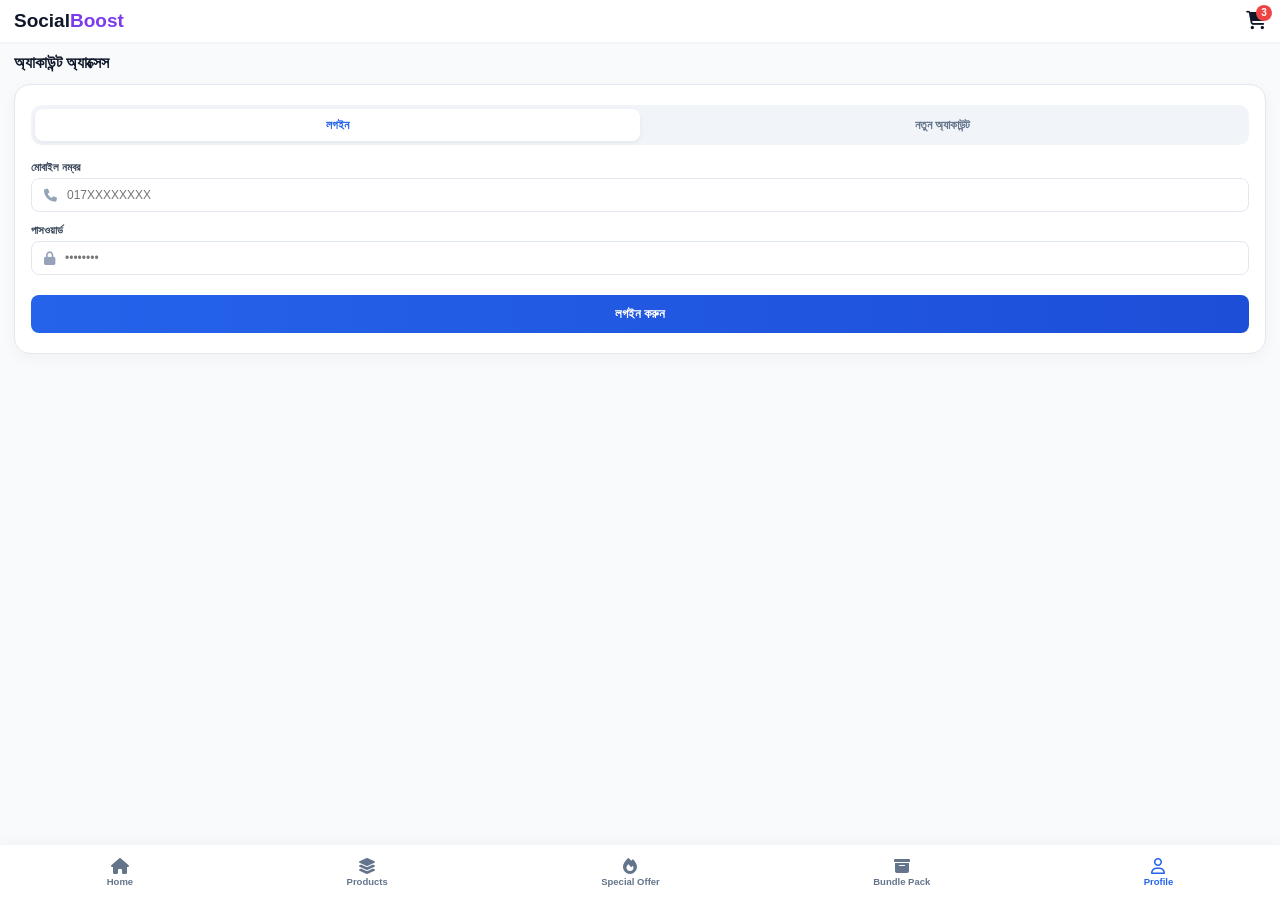
==== commit 9f32899c: "Update account.html" ====
--- a/account.html
+++ b/account.html
@@ -3,7 +3,7 @@
 <head>
     <meta charset="UTF-8">
     <meta name="viewport" content="width=device-width, initial-scale=1.0, maximum-scale=1.0, user-scalable=no">
-    <title>SocialBoost - Account & Orders</title>
+    <title>SocialBoost - Account & Security</title>
     <link rel="stylesheet" href="https://cdnjs.cloudflare.com/ajax/libs/font-awesome/6.4.0/css/all.min.css">
     <style>
         :root {
@@ -17,52 +17,43 @@
             --border: #e2e8f0;
         }
 
-        * {
-            margin: 0; padding: 0; box-sizing: border-box;
-            font-family: -apple-system, BlinkMacSystemFont, 'Segoe UI', Roboto, sans-serif;
-            -webkit-tap-highlight-color: transparent;
-        }
-
-        body {
-            background-color: var(--bg-body);
-            color: var(--text-dark);
-            padding-bottom: 75px;
-        }
-
-        /* হেডার */
+        * { margin: 0; padding: 0; box-sizing: border-box; font-family: -apple-system, BlinkMacSystemFont, 'Segoe UI', Roboto, sans-serif; -webkit-tap-highlight-color: transparent; }
+        body { background-color: var(--bg-body); color: var(--text-dark); padding-bottom: 75px; }
+
         header {
-            background: #ffffff; padding: 10px 14px;
-            display: flex; align-items: center; justify-content: space-between;
-            position: sticky; top: 0; z-index: 100;
-            box-shadow: 0 1px 3px rgba(0,0,0,0.05);
+            background: #ffffff; padding: 10px 14px; display: flex; align-items: center; justify-content: space-between;
+            position: sticky; top: 0; z-index: 100; box-shadow: 0 1px 3px rgba(0,0,0,0.05);
         }
         .header-left { display: flex; align-items: center; gap: 12px; }
         .back-btn { font-size: 18px; color: #0f172a; cursor: pointer; border: none; background: none; }
         .logo { font-size: 19px; font-weight: 800; color: #0f172a; }
         .logo span { color: var(--accent-purple); }
-        .cart-icon { position: relative; font-size: 18px; color: #0f172a; }
+        .cart-icon { position: relative; font-size: 18px; color: #0f172a; cursor: pointer; }
         .cart-badge {
             position: absolute; top: -6px; right: -6px; background: #ef4444; color: white;
             font-size: 10px; width: 16px; height: 16px; border-radius: 50%;
             display: flex; align-items: center; justify-content: center; font-weight: bold;
         }
 
-        /* স্ক্রিন ম্যানেজমেন্ট */
         .sub-screen { display: none; padding: 12px 14px; }
         .sub-screen.active { display: block; }
-
-        .sec-title-bar {
-            display: flex; justify-content: space-between; align-items: center;
-            margin-bottom: 12px;
-        }
+        .sec-title-bar { display: flex; justify-content: space-between; align-items: center; margin-bottom: 12px; }
         .sec-title-bar h2 { font-size: 16px; font-weight: 800; color: #0f172a; }
 
-        /* ১. মূল প্রোফাইল ডিজাইন */
-        .user-profile-card {
-            background: #ffffff; padding: 14px; border-radius: 16px;
-            display: flex; align-items: center; gap: 12px; border: 1px solid var(--border);
-            position: relative; margin-bottom: 12px; box-shadow: 0 2px 6px rgba(0,0,0,0.02);
-        }
+        /* অথেনটিকেশন স্ক্রিন */
+        .auth-card { background: #ffffff; padding: 20px 16px; border-radius: 16px; border: 1px solid var(--border); box-shadow: 0 4px 15px rgba(0,0,0,0.04); margin-top: 10px; }
+        .auth-tabs { display: flex; background: #f1f5f9; border-radius: 10px; padding: 4px; margin-bottom: 16px; }
+        .auth-tab-btn { flex: 1; padding: 9px; border: none; border-radius: 8px; font-size: 12px; font-weight: 700; cursor: pointer; background: transparent; color: var(--text-muted); }
+        .auth-tab-btn.active { background: #ffffff; color: var(--primary); box-shadow: 0 2px 5px rgba(0,0,0,0.06); }
+        .input-group { margin-bottom: 12px; }
+        .input-group label { font-size: 11px; font-weight: 700; color: #334155; margin-bottom: 4px; display: block; }
+        .input-box { display: flex; align-items: center; border: 1px solid var(--border); border-radius: 8px; padding: 9px 12px; background: #ffffff; gap: 10px; }
+        .input-box i { color: #94a3b8; font-size: 13px; }
+        .input-box input { border: none; background: transparent; outline: none; width: 100%; font-size: 12px; }
+        .btn-auth-submit { background: linear-gradient(90deg, #2563eb, #1d4ed8); color: white; border: none; width: 100%; padding: 11px; border-radius: 8px; font-size: 13px; font-weight: 700; margin-top: 8px; cursor: pointer; }
+
+        /* ড্যাশবোর্ড ও কার্ড ডিজাইন */
+        .user-profile-card { background: #ffffff; padding: 14px; border-radius: 16px; display: flex; align-items: center; gap: 12px; border: 1px solid var(--border); position: relative; margin-bottom: 12px; }
         .user-avatar img { width: 55px; height: 55px; border-radius: 50%; background: #e0e7ff; }
         .user-meta h3 { font-size: 15px; font-weight: 800; margin-bottom: 2px; }
         .user-meta p { font-size: 11px; color: var(--text-muted); margin-bottom: 5px; }
@@ -70,84 +61,35 @@
         .edit-prof-btn { position: absolute; right: 12px; top: 12px; background: none; border: none; color: var(--primary); font-size: 16px; cursor: pointer; }
 
         .stats-grid { display: grid; grid-template-columns: repeat(3, 1fr); gap: 10px; margin-bottom: 14px; }
-        .stat-card {
-            background: #ffffff; border-radius: 14px; padding: 12px 8px; text-align: center;
-            border: 1px solid var(--border); cursor: pointer;
-        }
+        .stat-card { background: #ffffff; border-radius: 14px; padding: 12px 8px; text-align: center; border: 1px solid var(--border); cursor: pointer; }
         .stat-card i { font-size: 18px; margin-bottom: 6px; }
         .stat-card h4 { font-size: 16px; font-weight: 800; margin-bottom: 2px; }
         .stat-card p { font-size: 9.5px; color: var(--text-muted); font-weight: 600; }
 
         .menu-list { background: #ffffff; border-radius: 16px; border: 1px solid var(--border); overflow: hidden; margin-bottom: 14px; }
-        .menu-row {
-            display: flex; align-items: center; justify-content: space-between; padding: 13px 14px;
-            text-decoration: none; color: var(--text-dark); border-bottom: 1px solid #f1f5f9; font-size: 12.5px; font-weight: 600; cursor: pointer;
-        }
+        .menu-row { display: flex; align-items: center; justify-content: space-between; padding: 13px 14px; text-decoration: none; color: var(--text-dark); border-bottom: 1px solid #f1f5f9; font-size: 12.5px; font-weight: 600; cursor: pointer; }
         .menu-row:active { background: #f8fafc; }
         .m-left { display: flex; align-items: center; gap: 12px; }
         .m-left i { font-size: 16px; width: 20px; text-align: center; }
         .arrow { color: #94a3b8; font-size: 12px; }
 
-        /* ২. সেটিংস ও সাব-মেনু ডিজাইন */
-        .settings-item {
-            background: #ffffff; border-radius: 14px; padding: 12px 14px; display: flex;
-            align-items: center; justify-content: space-between; margin-bottom: 9px;
-            border: 1px solid var(--border); cursor: pointer;
-        }
+        .settings-item { background: #ffffff; border-radius: 14px; padding: 12px 14px; display: flex; align-items: center; justify-content: space-between; margin-bottom: 9px; border: 1px solid var(--border); cursor: pointer; }
         .s-left { display: flex; align-items: center; gap: 12px; }
-        .s-icon {
-            width: 36px; height: 36px; border-radius: 10px; display: flex; align-items: center;
-            justify-content: center; font-size: 16px;
-        }
+        .s-icon { width: 36px; height: 36px; border-radius: 10px; display: flex; align-items: center; justify-content: center; font-size: 16px; }
         .s-text h4 { font-size: 12.5px; font-weight: 700; color: #1e293b; margin-bottom: 2px; }
         .s-text p { font-size: 10px; color: var(--text-muted); }
 
-        /* ৩. প্রোফাইল সম্পাদনা ফর্ম */
-        .profile-edit-avatar-box {
-            text-align: center; margin: 15px 0 20px; position: relative;
-        }
-        .edit-avatar-img {
-            width: 80px; height: 80px; border-radius: 50%; background: #e0e7ff; margin: 0 auto 10px; display: block;
-        }
-        .change-photo-btn {
-            background: #2563eb; color: white; border: none; padding: 6px 14px;
-            border-radius: 20px; font-size: 11px; font-weight: 600; cursor: pointer;
-        }
-        .input-group { margin-bottom: 12px; }
-        .input-group label { font-size: 11px; font-weight: 700; color: #334155; margin-bottom: 4px; display: block; }
-        .input-box {
-            display: flex; align-items: center; border: 1px solid var(--border);
-            border-radius: 8px; padding: 9px 12px; background: #ffffff; gap: 10px;
-        }
-        .input-box i { color: #94a3b8; font-size: 13px; }
-        .input-box input { border: none; background: transparent; outline: none; width: 100%; font-size: 12px; }
-        .btn-save-prof {
-            background: var(--primary); color: white; border: none; width: 100%; padding: 12px;
-            border-radius: 10px; font-size: 13px; font-weight: 700; margin-top: 10px; cursor: pointer;
-        }
-
-        /* ৪. আমার অর্ডার স্ক্রিন */
         .filter-tabs { display: flex; gap: 8px; margin-bottom: 14px; overflow-x: auto; scrollbar-width: none; }
-        .filter-tabs::-webkit-scrollbar { display: none; }
-        .f-tab {
-            padding: 6px 14px; border-radius: 20px; font-size: 11.5px; font-weight: 600;
-            border: 1px solid var(--border); background: #ffffff; cursor: pointer; white-space: nowrap;
-        }
+        .f-tab { padding: 6px 14px; border-radius: 20px; font-size: 11.5px; font-weight: 600; border: 1px solid var(--border); background: #ffffff; cursor: pointer; white-space: nowrap; }
         .f-tab.active { background: var(--primary); color: white; border-color: var(--primary); }
 
-        .order-card-item {
-            background: #ffffff; border-radius: 14px; padding: 12px; border: 1px solid var(--border);
-            margin-bottom: 10px; cursor: pointer; box-shadow: 0 1px 4px rgba(0,0,0,0.02);
-        }
+        .order-card-item { background: #ffffff; border-radius: 14px; padding: 12px; border: 1px solid var(--border); margin-bottom: 10px; cursor: pointer; }
         .order-top { display: flex; justify-content: space-between; align-items: center; margin-bottom: 8px; }
         .order-id { font-size: 11px; font-weight: 800; color: #1e293b; }
-        .status-badge {
-            font-size: 10px; font-weight: 700; padding: 2.5px 8px; border-radius: 10px;
-        }
+        .status-badge { font-size: 10px; font-weight: 700; padding: 2.5px 8px; border-radius: 10px; }
         .st-processing { background: #fef3c7; color: #d97706; }
         .st-completed { background: #ecfdf5; color: #059669; }
         .st-cancelled { background: #fee2e2; color: #dc2626; }
-
         .order-mid { display: flex; align-items: center; justify-content: space-between; }
         .om-left { display: flex; align-items: center; gap: 10px; }
         .om-icon { width: 40px; height: 40px; border-radius: 10px; display: flex; align-items: center; justify-content: center; font-size: 20px; color: white; }
@@ -156,83 +98,33 @@
         .om-date { font-size: 9.5px; color: #94a3b8; margin-top: 3px; }
         .om-price { font-size: 14px; font-weight: 800; color: #0f172a; }
 
-        /* ৫. অর্ডার বিস্তারিত ও ট্র্যাকার */
-        .order-detail-header-card {
-            background: #ffffff; border-radius: 14px; padding: 12px; border: 1px solid var(--border);
-            display: flex; justify-content: space-between; align-items: center; margin-bottom: 14px;
-        }
-        /* স্টেপ ট্র্যাকার */
-        .tracker-box {
-            background: #ffffff; border-radius: 14px; padding: 16px 12px; border: 1px solid var(--border);
-            margin-bottom: 14px;
-        }
-        .step-progress-row {
-            display: flex; justify-content: space-between; position: relative; margin-bottom: 10px;
-        }
-        .step-progress-row::before {
-            content: ''; position: absolute; top: 12px; left: 15px; right: 15px; height: 2px;
-            background: #e2e8f0; z-index: 1;
-        }
-        .step-col {
-            position: relative; z-index: 2; display: flex; flex-direction: column; align-items: center;
-            text-align: center; width: 25%;
-        }
-        .step-circle {
-            width: 24px; height: 24px; border-radius: 50%; background: #ffffff; border: 2px solid #cbd5e1;
-            display: flex; align-items: center; justify-content: center; font-size: 10px; margin-bottom: 6px;
-        }
+        .tracker-box { background: #ffffff; border-radius: 14px; padding: 16px 12px; border: 1px solid var(--border); margin-bottom: 14px; }
+        .step-progress-row { display: flex; justify-content: space-between; position: relative; margin-bottom: 10px; }
+        .step-progress-row::before { content: ''; position: absolute; top: 12px; left: 15px; right: 15px; height: 2px; background: #e2e8f0; z-index: 1; }
+        .step-col { position: relative; z-index: 2; display: flex; flex-direction: column; align-items: center; text-align: center; width: 25%; }
+        .step-circle { width: 24px; height: 24px; border-radius: 50%; background: #ffffff; border: 2px solid #cbd5e1; display: flex; align-items: center; justify-content: center; font-size: 10px; margin-bottom: 6px; }
         .step-col.done .step-circle { background: #2563eb; border-color: #2563eb; color: white; }
         .step-col.active .step-circle { background: #2563eb; border-color: #2563eb; color: white; box-shadow: 0 0 0 3px rgba(37,99,235,0.2); }
         .step-label { font-size: 9px; font-weight: 700; color: #1e293b; line-height: 1.2; }
         .step-time { font-size: 8px; color: var(--text-muted); margin-top: 2px; }
 
-        .order-spec-card {
-            background: #ffffff; border-radius: 14px; padding: 14px; border: 1px solid var(--border);
-            margin-bottom: 12px;
-        }
+        .order-spec-card { background: #ffffff; border-radius: 14px; padding: 14px; border: 1px solid var(--border); margin-bottom: 12px; }
         .spec-title { font-size: 13px; font-weight: 800; margin-bottom: 10px; }
-        .spec-row {
-            display: flex; justify-content: space-between; font-size: 11px; padding: 7px 0;
-            border-bottom: 1px solid #f8fafc;
-        }
+        .spec-row { display: flex; justify-content: space-between; font-size: 11px; padding: 7px 0; border-bottom: 1px solid #f8fafc; }
         .spec-row span { color: var(--text-muted); display: flex; align-items: center; gap: 6px; }
         .spec-row strong { color: #0f172a; text-align: right; }
 
-        .info-alert {
-            background: #eff6ff; border-radius: 10px; padding: 10px 12px; font-size: 11px;
-            color: #1e40af; display: flex; gap: 8px; line-height: 1.4; border: 1px solid #bfdbfe;
-        }
-
-        /* ৬. নোটিফিকেশন স্ক্রিন */
-        .btn-mark-read {
-            background: #eff6ff; color: var(--primary); border: none; padding: 5px 12px;
-            border-radius: 20px; font-size: 11px; font-weight: 700; cursor: pointer;
-        }
-        .notif-group-title {
-            font-size: 12px; font-weight: 800; color: #0f172a; margin: 12px 0 8px;
-        }
-        .notif-card {
-            background: #ffffff; border-radius: 12px; padding: 12px; border: 1px solid var(--border);
-            display: flex; align-items: center; justify-content: space-between; margin-bottom: 8px;
-            position: relative;
-        }
+        .info-alert { background: #eff6ff; border-radius: 10px; padding: 10px 12px; font-size: 11px; color: #1e40af; display: flex; gap: 8px; line-height: 1.4; border: 1px solid #bfdbfe; }
+        .notif-card { background: #ffffff; border-radius: 12px; padding: 12px; border: 1px solid var(--border); display: flex; align-items: center; justify-content: space-between; margin-bottom: 8px; }
         .nc-left { display: flex; align-items: center; gap: 10px; }
-        .nc-icon {
-            width: 36px; height: 36px; border-radius: 50%; display: flex; align-items: center;
-            justify-content: center; font-size: 16px;
-        }
+        .nc-icon { width: 36px; height: 36px; border-radius: 50%; display: flex; align-items: center; justify-content: center; font-size: 16px; }
         .nc-body h4 { font-size: 12px; font-weight: 700; color: #0f172a; margin-bottom: 2px; }
         .nc-body p { font-size: 10px; color: var(--text-muted); }
         .nc-right { display: flex; align-items: center; gap: 6px; }
-        .nc-time { font-size: 9.5px; color: #94a3b8; white-space: nowrap; }
+        .nc-time { font-size: 9.5px; color: #94a3b8; }
         .red-dot { width: 6px; height: 6px; background: #ef4444; border-radius: 50%; }
 
-        /* বটম ন্যাভ */
-        .bottom-nav {
-            position: fixed; bottom: 0; left: 0; right: 0; background: #ffffff;
-            height: 56px; display: flex; justify-content: space-around; align-items: center;
-            border-top: 1px solid #f1f5f9; box-shadow: 0 -3px 10px rgba(0,0,0,0.03); z-index: 1000;
-        }
+        .bottom-nav { position: fixed; bottom: 0; left: 0; right: 0; background: #ffffff; height: 56px; display: flex; justify-content: space-around; align-items: center; border-top: 1px solid #f1f5f9; box-shadow: 0 -3px 10px rgba(0,0,0,0.03); z-index: 1000; }
         .nav-item { display: flex; flex-direction: column; align-items: center; gap: 2px; color: #64748b; font-size: 9.5px; font-weight: 600; text-decoration: none; }
         .nav-item i { font-size: 16px; }
         .nav-item.active { color: var(--primary); }
@@ -252,26 +144,79 @@
         </div>
     </header>
 
-
-    <!-- ================= ১. মূল প্রোফাইল স্ক্রিন ================= -->
-    <section id="screen-profile" class="sub-screen active">
+    <!-- ================= ০. সিকিউর লগইন ও সাইন-আপ গেট (লগইন না থাকলে এটি দেখাবে) ================= -->
+    <section id="screen-auth" class="sub-screen active">
         <div class="sec-title-bar">
-            <h2>আমার প্রোফাইল</h2>
-        </div>
+            <h2>অ্যাকাউন্ট অ্যাক্সেস</h2>
+        </div>
+        <div class="auth-card">
+            <div class="auth-tabs">
+                <button class="auth-tab-btn active" id="tabBtnLogin" onclick="toggleAuthTab('login')">লগইন</button>
+                <button class="auth-tab-btn" id="tabBtnReg" onclick="toggleAuthTab('register')">নতুন অ্যাকাউন্ট</button>
+            </div>
+
+            <!-- লগইন ফর্ম -->
+            <form id="authLoginForm" onsubmit="executeLogin(event)">
+                <div class="input-group">
+                    <label>মোবাইল নম্বর</label>
+                    <div class="input-box">
+                        <i class="fa-solid fa-phone"></i>
+                        <input type="tel" id="inLoginPhone" placeholder="017XXXXXXXX" required>
+                    </div>
+                </div>
+                <div class="input-group">
+                    <label>পাসওয়ার্ড</label>
+                    <div class="input-box">
+                        <i class="fa-solid fa-lock"></i>
+                        <input type="password" id="inLoginPass" placeholder="••••••••" required>
+                    </div>
+                </div>
+                <button type="submit" class="btn-auth-submit">লগইন করুন</button>
+            </form>
+
+            <!-- সাইন আপ ফর্ম -->
+            <form id="authRegForm" style="display: none;" onsubmit="executeRegister(event)">
+                <div class="input-group">
+                    <label>আপনার পুরো নাম</label>
+                    <div class="input-box">
+                        <i class="fa-solid fa-user"></i>
+                        <input type="text" id="inRegName" placeholder="যেমন: তানভীর হাসান" required>
+                    </div>
+                </div>
+                <div class="input-group">
+                    <label>মোবাইল নম্বর (হোয়াটসঅ্যাপ)</label>
+                    <div class="input-box">
+                        <i class="fa-solid fa-phone"></i>
+                        <input type="tel" id="inRegPhone" placeholder="017XXXXXXXX" required>
+                    </div>
+                </div>
+                <div class="input-group">
+                    <label>পাসওয়ার্ড</label>
+                    <div class="input-box">
+                        <i class="fa-solid fa-lock"></i>
+                        <input type="password" id="inRegPass" placeholder="কমপক্ষে ৬ ডিজিট" required>
+                    </div>
+                </div>
+                <button type="submit" class="btn-auth-submit">অ্যাকাউন্ট তৈরি করুন</button>
+            </form>
+        </div>
+    </section>
+   <!-- ================= ১. মূল প্রোফাইল ড্যাশবোর্ড ================= -->
+    <section id="screen-profile" class="sub-screen">
+        <div class="sec-title-bar"><h2>আমার প্রোফাইল</h2></div>
 
         <div class="user-profile-card">
             <div class="user-avatar">
                 <img src="https://images.unsplash.com/photo-1535713875002-d1d0cf377fde?w=150&q=80" alt="Avatar">
             </div>
             <div class="user-meta">
-                <h3 id="dashName">User123</h3>
-                <p id="dashEmail">user123@gmail.com</p>
+                <h3 id="dashName">User</h3>
+                <p id="dashEmail">user@gmail.com</p>
                 <span class="verified-tag"><i class="fa-solid fa-circle-check"></i> Verified Account</span>
             </div>
             <button class="edit-prof-btn" onclick="openScreen('screen-edit-profile')"><i class="fa-solid fa-pen-to-square"></i></button>
         </div>
 
-        <!-- ৩টি স্ট্যাটাস কাউন্টার কার্ড -->
         <div class="stats-grid">
             <div class="stat-card" onclick="openScreen('screen-orders', 'all')">
                 <i class="fa-regular fa-clipboard" style="color: #64748b;"></i>
@@ -290,7 +235,6 @@
             </div>
         </div>
 
-        <!-- অ্যাকশন মেনু লিস্ট -->
         <div class="menu-list">
             <div class="menu-row" onclick="openScreen('screen-orders')">
                 <div class="m-left"><i class="fa-solid fa-box" style="color: #3b82f6;"></i><span>আমার অর্ডার</span></div>
@@ -320,148 +264,59 @@
                 <div class="m-left"><i class="fa-solid fa-gear" style="color: #8b5cf6;"></i><span>সেটিংস</span></div>
                 <i class="fa-solid fa-angle-right arrow"></i>
             </div>
-            <div class="menu-row" onclick="handleLogout()">
+            <div class="menu-row" onclick="executeLogout()">
                 <div class="m-left"><i class="fa-solid fa-arrow-right-from-bracket" style="color: #ef4444;"></i><span style="color: #ef4444;">লগআউট</span></div>
                 <i class="fa-solid fa-angle-right arrow"></i>
             </div>
         </div>
     </section>
-
 
     <!-- ================= ২. সেটিংস স্ক্রিন ================= -->
     <section id="screen-settings" class="sub-screen">
-        <div class="sec-title-bar">
-            <h2>সেটিংস</h2>
-        </div>
+        <div class="sec-title-bar"><h2>সেটিংস</h2></div>
         <div class="settings-item" onclick="openScreen('screen-edit-profile')">
-            <div class="s-left">
-                <div class="s-icon" style="background: #fdf2f8; color: #ec4899;"><i class="fa-regular fa-user"></i></div>
-                <div class="s-text">
-                    <h4>প্রোফাইল সম্পাদনা</h4>
-                    <p>নাম, ইমেইল, মোবাইল, ঠিকানা পরিবর্তন করুন</p>
-                </div>
-            </div>
+            <div class="s-left"><div class="s-icon" style="background:#fdf2f8;color:#ec4899;"><i class="fa-regular fa-user"></i></div><div class="s-text"><h4>প্রোফাইল সম্পাদনা</h4><p>নাম, ইমেইল, মোবাইল, ঠিকানা পরিবর্তন করুন</p></div></div>
             <i class="fa-solid fa-angle-right arrow"></i>
         </div>
-        <div class="settings-item" onclick="alert('পাসওয়ার্ড পরিবর্তনের অপশনটি শীঘ্রই আসছে!')">
-            <div class="s-left">
-                <div class="s-icon" style="background: #f5f3ff; color: #8b5cf6;"><i class="fa-solid fa-lock"></i></div>
-                <div class="s-text">
-                    <h4>পাসওয়ার্ড পরিবর্তন</h4>
-                    <p>আপনার অ্যাকাউন্ট সুরক্ষিত রাখুন</p>
-                </div>
-            </div>
+        <div class="settings-item" onclick="alert('পাসওয়ার্ড সিকিউরিটি শীঘ্রই আসছে!')">
+            <div class="s-left"><div class="s-icon" style="background:#f5f3ff;color:#8b5cf6;"><i class="fa-solid fa-lock"></i></div><div class="s-text"><h4>পাসওয়ার্ড পরিবর্তন</h4><p>অ্যাকাউন্ট সুরক্ষিত রাখুন</p></div></div>
             <i class="fa-solid fa-angle-right arrow"></i>
         </div>
-        <div class="settings-item" onclick="alert('2FA সিকিউরিটি চালু করা হয়েছে!')">
-            <div class="s-left">
-                <div class="s-icon" style="background: #ecfdf5; color: #10b981;"><i class="fa-solid fa-shield-halved"></i></div>
-                <div class="s-text">
-                    <h4>দুই ধাপ যাচাই (2FA)</h4>
-                    <p>অতিরিক্ত নিরাপত্তা যোগ করুন</p>
-                </div>
-            </div>
+        <div class="settings-item" onclick="alert('2FA অ্যাক্টিভ হয়েছে!')">
+            <div class="s-left"><div class="s-icon" style="background:#ecfdf5;color:#10b981;"><i class="fa-solid fa-shield-halved"></i></div><div class="s-text"><h4>দুই ধাপ যাচাই (2FA)</h4><p>অতিরিক্ত নিরাপত্তা যোগ করুন</p></div></div>
             <i class="fa-solid fa-angle-right arrow"></i>
         </div>
         <div class="settings-item" onclick="openScreen('screen-notifications')">
-            <div class="s-left">
-                <div class="s-icon" style="background: #fffbeb; color: #f59e0b;"><i class="fa-regular fa-bell"></i></div>
-                <div class="s-text">
-                    <h4>নোটিফিকেশন সেটিংস</h4>
-                    <p>অর্ডার আপডেট এবং অফারের নোটিফিকেশন</p>
-                </div>
-            </div>
+            <div class="s-left"><div class="s-icon" style="background:#fffbeb;color:#f59e0b;"><i class="fa-regular fa-bell"></i></div><div class="s-text"><h4>নোটিফিকেশন সেটিংস</h4><p>অর্ডার ও অফার আপডেট</p></div></div>
             <i class="fa-solid fa-angle-right arrow"></i>
         </div>
-        <div class="settings-item" onclick="alert('বর্তমানে শুধুমাত্র বাংলা ভাষা উপলব্ধ আছে।')">
-            <div class="s-left">
-                <div class="s-icon" style="background: #eff6ff; color: #3b82f6;"><i class="fa-solid fa-globe"></i></div>
-                <div class="s-text">
-                    <h4>ভাষা পরিবর্তন</h4>
-                    <p>বাংলা / English নির্ধারণ করুন</p>
-                </div>
-            </div>
+        <div class="settings-item" onclick="openScreen('screen-payments')">
+            <div class="s-left"><div class="s-icon" style="background:#ecfdf5;color:#059669;"><i class="fa-regular fa-credit-card"></i></div><div class="s-text"><h4>পেমেন্ট সেটিংস</h4><p>মেথড ম্যানেজ করুন</p></div></div>
             <i class="fa-solid fa-angle-right arrow"></i>
         </div>
-        <div class="settings-item" onclick="alert('ডার্ক মোড শীঘ্রই যুক্ত হচ্ছে!')">
-            <div class="s-left">
-                <div class="s-icon" style="background: #f8fafc; color: #64748b;"><i class="fa-regular fa-moon"></i></div>
-                <div class="s-text">
-                    <h4>থিম পরিবর্তন</h4>
-                    <p>লাইট / ডার্ক মোড</p>
-                </div>
-            </div>
+        <div class="settings-item" onclick="executeLogout()">
+            <div class="s-left"><div class="s-icon" style="background:#fee2e2;color:#ef4444;"><i class="fa-regular fa-trash-can"></i></div><div class="s-text"><h4 style="color:#ef4444;">অ্যাকাউন্ট ডিলিট</h4><p>স্থায়ীভাবে মুছে ফেলুন</p></div></div>
             <i class="fa-solid fa-angle-right arrow"></i>
         </div>
-        <div class="settings-item" onclick="openScreen('screen-payments')">
-            <div class="s-left">
-                <div class="s-icon" style="background: #ecfdf5; color: #059669;"><i class="fa-regular fa-credit-card"></i></div>
-                <div class="s-text">
-                    <h4>পেমেন্ট সেটিংস</h4>
-                    <p>ডিফল্ট পেমেন্ট মেথড ম্যানেজ করুন</p>
-                </div>
-            </div>
-            <i class="fa-solid fa-angle-right arrow"></i>
-        </div>
-        <div class="settings-item" onclick="handleDeleteAccount()">
-            <div class="s-left">
-                <div class="s-icon" style="background: #fee2e2; color: #ef4444;"><i class="fa-regular fa-trash-can"></i></div>
-                <div class="s-text">
-                    <h4 style="color: #ef4444;">অ্যাকাউন্ট ডিলিট</h4>
-                    <p>আপনার অ্যাকাউন্ট স্থায়ীভাবে মুছে ফেলুন</p>
-                </div>
-            </div>
-            <i class="fa-solid fa-angle-right arrow"></i>
-        </div>
-    </section>
-
-
-    <!-- ================= ৩. প্রোফাইল সম্পাদনা স্ক্রিন ================= -->
+    </section>
+
+    <!-- ================= ৩. প্রোফাইল সম্পাদনা ================= -->
     <section id="screen-edit-profile" class="sub-screen">
-        <div class="sec-title-bar">
-            <h2>প্রোফাইল সম্পাদনা</h2>
-        </div>
-        <div class="profile-edit-avatar-box">
-            <img src="https://images.unsplash.com/photo-1535713875002-d1d0cf377fde?w=150&q=80" alt="Profile" class="edit-avatar-img">
-            <button class="change-photo-btn"><i class="fa-solid fa-camera"></i> ছবি পরিবর্তন</button>
-        </div>
-        <div class="input-group">
-            <label>নাম</label>
-            <div class="input-box">
-                <i class="fa-regular fa-user"></i>
-                <input type="text" id="editNameInput" value="User123">
-            </div>
-        </div>
-        <div class="input-group">
-            <label>ইমেইল</label>
-            <div class="input-box">
-                <i class="fa-regular fa-envelope"></i>
-                <input type="email" id="editEmailInput" value="user123@gmail.com">
-            </div>
-        </div>
-        <div class="input-group">
-            <label>মোবাইল নম্বর</label>
-            <div class="input-box">
-                <i class="fa-solid fa-phone"></i>
-                <input type="tel" id="editPhoneInput" value="+8801XXXXXXXXX">
-            </div>
-        </div>
-        <div class="input-group">
-            <label>ঠিকানা</label>
-            <div class="input-box">
-                <i class="fa-solid fa-location-dot"></i>
-                <input type="text" id="editAddressInput" value="Dhaka, Bangladesh">
-            </div>
-        </div>
-        <button class="btn-save-prof" onclick="saveProfileChanges()">পরিবর্তন সংরক্ষণ করুন</button>
-    </section>
-
+        <div class="sec-title-bar"><h2>প্রোফাইল সম্পাদনা</h2></div>
+        <div style="text-align:center; margin:15px 0 20px;">
+            <img src="https://images.unsplash.com/photo-1535713875002-d1d0cf377fde?w=150&q=80" alt="Profile" style="width:80px;height:80px;border-radius:50%;margin:0 auto 10px;display:block;">
+            <button style="background:#2563eb;color:white;border:none;padding:6px 14px;border-radius:20px;font-size:11px;font-weight:600;"><i class="fa-solid fa-camera"></i> ছবি পরিবর্তন</button>
+        </div>
+        <div class="input-group"><label>নাম</label><div class="input-box"><i class="fa-regular fa-user"></i><input type="text" id="editNameInput"></div></div>
+        <div class="input-group"><label>ইমেইল</label><div class="input-box"><i class="fa-regular fa-envelope"></i><input type="email" id="editEmailInput"></div></div>
+        <div class="input-group"><label>মোবাইল নম্বর</label><div class="input-box"><i class="fa-solid fa-phone"></i><input type="tel" id="editPhoneInput"></div></div>
+        <div class="input-group"><label>ঠিকানা</label><div class="input-box"><i class="fa-solid fa-location-dot"></i><input type="text" id="editAddressInput" value="Dhaka, Bangladesh"></div></div>
+        <button style="background:var(--primary);color:white;border:none;width:100%;padding:12px;border-radius:10px;font-size:13px;font-weight:700;margin-top:10px;" onclick="saveProfileChanges()">পরিবর্তন সংরক্ষণ করুন</button>
+    </section>
 
     <!-- ================= ৪. আমার অর্ডার স্ক্রিন ================= -->
     <section id="screen-orders" class="sub-screen">
-        <div class="sec-title-bar">
-            <h2>আমার অর্ডার</h2>
-        </div>
+        <div class="sec-title-bar"><h2>আমার অর্ডার</h2></div>
         <div class="filter-tabs">
             <button class="f-tab active" onclick="filterOrderTab('all', this)">All</button>
             <button class="f-tab" onclick="filterOrderTab('processing', this)">Processing</button>
@@ -469,353 +324,187 @@
             <button class="f-tab" onclick="filterOrderTab('cancelled', this)">Cancelled</button>
         </div>
         <div id="ordersListContainer">
-            <!-- কার্ড ১: Instagram Followers -->
             <div class="order-card-item" data-status="processing" onclick="openOrderDetail('Instagram Followers', '1,000 Followers', '৳150', '#SB251024', '24 Oct 2026, 09:41 AM', 'Processing', 'BK123456789', 'https://instagram.com/username')">
-                <div class="order-top">
-                    <span class="order-id">#SB251024</span>
-                    <span class="status-badge st-processing">Processing</span>
-                </div>
-                <div class="order-mid">
-                    <div class="om-left">
-                        <div class="om-icon" style="background: radial-gradient(circle at 30% 107%, #fdf497 0%, #fd5949 45%, #d6249f 60%, #285AEB 90%);">
-                            <i class="fa-brands fa-instagram"></i>
-                        </div>
-                        <div class="om-info">
-                            <h4>Instagram Followers</h4>
-                            <p>1,000 Followers</p>
-                            <div class="om-date">24 Oct 2026, 09:41 AM</div>
-                        </div>
-                    </div>
-                    <div style="text-align: right;">
-                        <div class="om-price">৳150</div>
-                        <i class="fa-solid fa-angle-right arrow"></i>
-                    </div>
-                </div>
-            </div>
-
-            <!-- কার্ড ২: Facebook Page Likes -->
+                <div class="order-top"><span class="order-id">#SB251024</span><span class="status-badge st-processing">Processing</span></div>
+                <div class="order-mid"><div class="om-left"><div class="om-icon" style="background:radial-gradient(circle at 30% 107%, #fdf497 0%, #fd5949 45%, #d6249f 60%, #285AEB 90%);"><i class="fa-brands fa-instagram"></i></div><div class="om-info"><h4>Instagram Followers</h4><p>1,000 Followers</p><div class="om-date">24 Oct 2026, 09:41 AM</div></div></div><div style="text-align:right;"><div class="om-price">৳150</div><i class="fa-solid fa-angle-right arrow"></i></div></div>
+            </div>
             <div class="order-card-item" data-status="completed" onclick="openOrderDetail('Facebook Page Likes', '5,000 Likes', '৳600', '#SB251023', '23 Oct 2026, 02:15 PM', 'Completed', 'BK994821034', 'https://facebook.com/page')">
-                <div class="order-top">
-                    <span class="order-id">#SB251023</span>
-                    <span class="status-badge st-completed">Completed</span>
-                </div>
-                <div class="order-mid">
-                    <div class="om-left">
-                        <div class="om-icon" style="background: #1877f2;"><i class="fa-brands fa-facebook-f"></i></div>
-                        <div class="om-info">
-                            <h4>Facebook Page Likes</h4>
-                            <p>5,000 Likes</p>
-                            <div class="om-date">23 Oct 2026, 02:15 PM</div>
-                        </div>
-                    </div>
-                    <div style="text-align: right;">
-                        <div class="om-price">৳600</div>
-                        <i class="fa-solid fa-angle-right arrow"></i>
-                    </div>
-                </div>
-            </div>
-
-            <!-- কার্ড ৩: TikTok Followers -->
+                <div class="order-top"><span class="order-id">#SB251023</span><span class="status-badge st-completed">Completed</span></div>
+                <div class="order-mid"><div class="om-left"><div class="om-icon" style="background:#1877f2;"><i class="fa-brands fa-facebook-f"></i></div><div class="om-info"><h4>Facebook Page Likes</h4><p>5,000 Likes</p><div class="om-date">23 Oct 2026, 02:15 PM</div></div></div><div style="text-align:right;"><div class="om-price">৳600</div><i class="fa-solid fa-angle-right arrow"></i></div></div>
+            </div>
             <div class="order-card-item" data-status="completed" onclick="openOrderDetail('TikTok Followers', '2,000 Followers', '৳300', '#SB251022', '22 Oct 2026, 11:20 AM', 'Completed', 'NG883204911', 'https://tiktok.com/@user')">
-                <div class="order-top">
-                    <span class="order-id">#SB251022</span>
-                    <span class="status-badge st-completed">Completed</span>
-                </div>
-                <div class="order-mid">
-                    <div class="om-left">
-                        <div class="om-icon" style="background: #000000;"><i class="fa-brands fa-tiktok"></i></div>
-                        <div class="om-info">
-                            <h4>TikTok Followers</h4>
-                            <p>2,000 Followers</p>
-                            <div class="om-date">22 Oct 2026, 11:20 AM</div>
-                        </div>
-                    </div>
-                    <div style="text-align: right;">
-                        <div class="om-price">৳300</div>
-                        <i class="fa-solid fa-angle-right arrow"></i>
-                    </div>
-                </div>
-            </div>
-
-            <!-- কার্ড ৪: YouTube Subscribers -->
-            <div class="order-card-item" data-status="cancelled" onclick="openOrderDetail('YouTube Subscribers', '1,000 Subscribers', '৳250', '#SB251021', '21 Oct 2026, 06:10 PM', 'Cancelled', 'RK119933221', 'https://youtube.com/channel')">
-                <div class="order-top">
-                    <span class="order-id">#SB251021</span>
-                    <span class="status-badge st-cancelled">Cancelled</span>
-                </div>
-                <div class="order-mid">
-                    <div class="om-left">
-                        <div class="om-icon" style="background: #ff0000;"><i class="fa-brands fa-youtube"></i></div>
-                        <div class="om-info">
-                            <h4>YouTube Subscribers</h4>
-                            <p>1,000 Subscribers</p>
-                            <div class="om-date">21 Oct 2026, 06:10 PM</div>
-                        </div>
-                    </div>
-                    <div style="text-align: right;">
-                        <div class="om-price">৳250</div>
-                        <i class="fa-solid fa-angle-right arrow"></i>
-                    </div>
-                </div>
-            </div>
-        </div>
-    </section>
-
-
-    <!-- ================= ৫. অর্ডার বিস্তারিত ও ট্র্যাকার স্ক্রিন ================= -->
+                <div class="order-top"><span class="order-id">#SB251022</span><span class="status-badge st-completed">Completed</span></div>
+                <div class="order-mid"><div class="om-left"><div class="om-icon" style="background:#000000;"><i class="fa-brands fa-tiktok"></i></div><div class="om-info"><h4>TikTok Followers</h4><p>2,000 Followers</p><div class="om-date">22 Oct 2026, 11:20 AM</div></div></div><div style="text-align:right;"><div class="om-price">৳300</div><i class="fa-solid fa-angle-right arrow"></i></div></div>
+            </div>
+        </div>
+    </section>
+
+    <!-- ================= ৫. অর্ডার বিস্তারিত ও ট্র্যাকার ================= -->
     <section id="screen-order-detail" class="sub-screen">
-        <div class="sec-title-bar">
-            <h2>অর্ডার বিস্তারিত</h2>
-        </div>
-
-        <div class="order-detail-header-card">
-            <div class="om-left">
-                <div class="om-icon" id="odIcon" style="background: radial-gradient(circle at 30% 107%, #fdf497 0%, #fd5949 45%, #d6249f 60%, #285AEB 90%);">
-                    <i class="fa-brands fa-instagram"></i>
-                </div>
-                <div class="om-info">
-                    <h4 id="odTitle">Instagram Followers</h4>
-                    <p id="odPkg">1,000 Followers</p>
-                </div>
-            </div>
-            <div style="text-align: right;">
-                <span class="status-badge st-processing" id="odBadge">Processing</span>
-                <div class="om-price" id="odPrice" style="margin-top: 4px;">৳150</div>
-            </div>
-        </div>
-
-        <!-- লাইভ স্টেপ ট্র্যাকার -->
+        <div class="sec-title-bar"><h2>অর্ডার বিস্তারিত</h2></div>
+        <div style="background:#fff;border-radius:14px;padding:12px;border:1px solid var(--border);display:flex;justify-content:space-between;align-items:center;margin-bottom:14px;">
+            <div class="om-left"><div class="om-icon" id="odIcon" style="background:#2563eb;"><i class="fa-solid fa-cubes"></i></div><div class="om-info"><h4 id="odTitle">Service</h4><p id="odPkg">Package</p></div></div>
+            <div style="text-align:right;"><span class="status-badge st-processing" id="odBadge">Processing</span><div class="om-price" id="odPrice" style="margin-top:4px;">৳0</div></div>
+        </div>
         <div class="tracker-box">
             <div class="step-progress-row">
-                <div class="step-col done">
-                    <div class="step-circle"><i class="fa-solid fa-check"></i></div>
-                    <div class="step-label">অর্ডার<br>কৃত হয়েছে</div>
-                    <div class="step-time">24 Oct<br>09:41 AM</div>
-                </div>
-                <div class="step-col active">
-                    <div class="step-circle"><i class="fa-solid fa-clock"></i></div>
-                    <div class="step-label">পেমেন্ট<br>যাচাই হচ্ছে</div>
-                    <div class="step-time">24 Oct<br>09:45 AM</div>
-                </div>
-                <div class="step-col">
-                    <div class="step-circle">3</div>
-                    <div class="step-label">প্রসেসিং<br>চলছে</div>
-                </div>
-                <div class="step-col">
-                    <div class="step-circle">4</div>
-                    <div class="step-label">সম্পূর্ণ<br>হবে</div>
-                </div>
-            </div>
-        </div>
-
-        <!-- অর্ডার তথ্য -->
+                <div class="step-col done"><div class="step-circle"><i class="fa-solid fa-check"></i></div><div class="step-label">অর্ডার<br>কৃত হয়েছে</div></div>
+                <div class="step-col active"><div class="step-circle"><i class="fa-solid fa-clock"></i></div><div class="step-label">পেমেন্ট<br>যাচাই হচ্ছে</div></div>
+                <div class="step-col"><div class="step-circle">3</div><div class="step-label">প্রসেসিং<br>চলছে</div></div>
+                <div class="step-col"><div class="step-circle">4</div><div class="step-label">সম্পূর্ণ<br>হবে</div></div>
+            </div>
+        </div>
         <div class="order-spec-card">
             <div class="spec-title">অর্ডার তথ্য</div>
-            <div class="spec-row">
-                <span><i class="fa-regular fa-clipboard"></i> অর্ডার নম্বর</span>
-                <strong id="specId">#SB251024</strong>
-            </div>
-            <div class="spec-row">
-                <span><i class="fa-regular fa-calendar"></i> অর্ডারের সময়</span>
-                <strong id="specTime">24 Oct 2026, 09:41 AM</strong>
-            </div>
-            <div class="spec-row">
-                <span><i class="fa-solid fa-cubes"></i> সার্ভিস</span>
-                <strong id="specService">Instagram Followers</strong>
-            </div>
-            <div class="spec-row">
-                <span><i class="fa-solid fa-box-open"></i> প্যাকেজ</span>
-                <strong id="specPackage">1,000 Followers</strong>
-            </div>
-            <div class="spec-row">
-                <span><i class="fa-regular fa-circle-question"></i> পেমেন্ট পরিমাণ</span>
-                <strong id="specPrice">৳150</strong>
-            </div>
-            <div class="spec-row">
-                <span><i class="fa-regular fa-credit-card"></i> পেমেন্ট মেথড</span>
-                <strong>bKash (Send Money)</strong>
-            </div>
-            <div class="spec-row">
-                <span><i class="fa-regular fa-file-lines"></i> ট্রানজেকশন আইডি</span>
-                <strong id="specTrx">BK123456789</strong>
-            </div>
-            <div class="spec-row">
-                <span><i class="fa-solid fa-link"></i> প্রোফাইল লিঙ্ক</span>
-                <a href="#" id="specLink" target="_blank" style="color: var(--primary); text-decoration: none; font-size: 10px; max-width: 150px; overflow: hidden; text-overflow: ellipsis; white-space: nowrap;">https://instagram.com/username</a>
-            </div>
-        </div>
-
-        <div class="info-alert">
-            <i class="fa-solid fa-circle-info" style="font-size: 16px; margin-top: 2px;"></i>
-            <div>আপনার অর্ডারটি এখনো প্রসেসিং চলছে। সাধারণত ০ - ৬ ঘণ্টার মধ্যে সম্পূর্ণ হয়ে যায়।</div>
-        </div>
-    </section>
-
-
-    <!-- ================= ৬. নোটিফিকেশন স্ক্রিন ================= -->
+            <div class="spec-row"><span>অর্ডার নম্বর</span><strong id="specId">#000</strong></div>
+            <div class="spec-row"><span>অর্ডারের সময়</span><strong id="specTime">Today</strong></div>
+            <div class="spec-row"><span>পেমেন্ট মেথড</span><strong>bKash (Send Money)</strong></div>
+            <div class="spec-row"><span>ট্রানজেকশন আইডি</span><strong id="specTrx">Trx</strong></div>
+            <div class="spec-row"><span>প্রোফাইল লিঙ্ক</span><a href="#" id="specLink" target="_blank" style="color:var(--primary);font-size:10px;">Link</a></div>
+        </div>
+        <div class="info-alert"><i class="fa-solid fa-circle-info"></i><div>আপনার অর্ডারটি প্রসেসিং চলছে। ০-৬ ঘণ্টার মধ্যে ডেলিভারি সম্পন্ন হবে।</div></div>
+    </section>
+
+    <!-- ================= ৬. নোটিফিকেশন, তথ্য, পেমেন্ট ও FAQ ================= -->
     <section id="screen-notifications" class="sub-screen">
-        <div class="sec-title-bar">
-            <h2>নোটিফিকেশন</h2>
-            <button class="btn-mark-read" onclick="markAllRead()"><i class="fa-solid fa-check"></i> সব পড়া হয়েছে</button>
-        </div>
-
-        <div class="filter-tabs">
-            <button class="f-tab active" onclick="filterNotifTab('all', this)">All</button>
-            <button class="f-tab" onclick="filterNotifTab('orders', this)">Orders</button>
-            <button class="f-tab" onclick="filterNotifTab('offers', this)">Offers</button>
-            <button class="f-tab" onclick="filterNotifTab('system', this)">System</button>
-        </div>
-
-        <!-- আজ -->
-        <div class="notif-group-title">আজ</div>
-        <div class="notif-card" data-cat="orders">
-            <div class="nc-left">
-                <div class="nc-icon" style="background: #ecfdf5; color: #059669;"><i class="fa-solid fa-circle-check"></i></div>
-                <div class="nc-body">
-                    <h4>অর্ডার সম্পন্ন হয়েছে</h4>
-                    <p>Instagram Followers — 1,000</p>
-                </div>
-            </div>
-            <div class="nc-right">
-                <span class="nc-time">২ ঘণ্টা আগে</span>
-                <span class="red-dot"></span>
-                <i class="fa-solid fa-angle-right arrow"></i>
-            </div>
-        </div>
-        <div class="notif-card" data-cat="orders">
-            <div class="nc-left">
-                <div class="nc-icon" style="background: #eff6ff; color: #2563eb;"><i class="fa-regular fa-clock"></i></div>
-                <div class="nc-body">
-                    <h4>অর্ডার প্রসেসিং-এ আছে</h4>
-                    <p>TikTok Followers — 2,000</p>
-                </div>
-            </div>
-            <div class="nc-right">
-                <span class="nc-time">৪ ঘণ্টা আগে</span>
-                <span class="red-dot"></span>
-                <i class="fa-solid fa-angle-right arrow"></i>
-            </div>
-        </div>
-        <div class="notif-card" data-cat="orders">
-            <div class="nc-left">
-                <div class="nc-icon" style="background: #f5f3ff; color: #7c3aed;"><i class="fa-solid fa-wallet"></i></div>
-                <div class="nc-body">
-                    <h4>পেমেন্ট ভেরিফাই হয়েছে</h4>
-                    <p>Facebook Page Likes — 5,000</p>
-                </div>
-            </div>
-            <div class="nc-right">
-                <span class="nc-time">৬ ঘণ্টা আগে</span>
-                <i class="fa-solid fa-angle-right arrow"></i>
-            </div>
-        </div>
-        <div class="notif-card" data-cat="offers">
-            <div class="nc-left">
-                <div class="nc-icon" style="background: #fee2e2; color: #ef4444;"><i class="fa-solid fa-tag"></i></div>
-                <div class="nc-body">
-                    <h4>নতুন স্পেশাল অফার</h4>
-                    <p>Instagram Followers package-এ নতুন ডিসকাউন্ট!</p>
-                </div>
-            </div>
-            <div class="nc-right">
-                <span class="nc-time">১০ ঘণ্টা আগে</span>
-                <i class="fa-solid fa-angle-right arrow"></i>
-            </div>
-        </div>
-
-        <!-- গতকাল -->
-        <div class="notif-group-title">গতকাল</div>
-        <div class="notif-card" data-cat="system">
-            <div class="nc-left">
-                <div class="nc-icon" style="background: #fffbeb; color: #f59e0b;"><i class="fa-regular fa-comment-dots"></i></div>
-                <div class="nc-body">
-                    <h4>সাপোর্ট রিপ্লাই</h4>
-                    <p>আপনার সাপোর্ট টিকেটে নতুন উত্তর দেওয়া হয়েছে।</p>
-                </div>
-            </div>
-            <div class="nc-right">
-                <span class="nc-time">১ দিন আগে</span>
-                <i class="fa-solid fa-angle-right arrow"></i>
-            </div>
-        </div>
-        <div class="notif-card" data-cat="orders">
-            <div class="nc-left">
-                <div class="nc-icon" style="background: #fee2e2; color: #dc2626;"><i class="fa-solid fa-triangle-exclamation"></i></div>
-                <div class="nc-body">
-                    <h4>অর্ডার আপডেট</h4>
-                    <p>YouTube Subscribers অর্ডারের status পরিবর্তন হয়েছে।</p>
-                </div>
-            </div>
-            <div class="nc-right">
-                <span class="nc-time">১ দিন আগে</span>
-                <i class="fa-solid fa-angle-right arrow"></i>
-            </div>
-        </div>
-    </section>
-
-
-    <!-- ================= ৭. আমার তথ্য স্ক্রিন ================= -->
+        <div class="sec-title-bar"><h2>নোটিফিকেশন</h2><button style="background:#eff6ff;color:var(--primary);border:none;padding:5px 12px;border-radius:20px;font-size:11px;font-weight:700;" onclick="markAllRead()">✓ সব পড়া হয়েছে</button></div>
+        <div class="notif-card"><div class="nc-left"><div class="nc-icon" style="background:#ecfdf5;color:#059669;"><i class="fa-solid fa-circle-check"></i></div><div class="nc-body"><h4>অর্ডার সম্পন্ন হয়েছে</h4><p>Instagram Followers — 1,000</p></div></div><div class="nc-right"><span class="nc-time">২ ঘণ্টা আগে</span><span class="red-dot"></span></div></div>
+        <div class="notif-card"><div class="nc-left"><div class="nc-icon" style="background:#eff6ff;color:#2563eb;"><i class="fa-regular fa-clock"></i></div><div class="nc-body"><h4>অর্ডার প্রসেসিং-এ আছে</h4><p>TikTok Followers — 2,000</p></div></div><div class="nc-right"><span class="nc-time">৪ ঘণ্টা আগে</span><span class="red-dot"></span></div></div>
+    </section>
+
     <section id="screen-info" class="sub-screen">
         <div class="sec-title-bar"><h2>আমার তথ্য</h2></div>
         <div class="order-spec-card">
-            <div class="spec-row"><span>ইউজারনেম:</span><strong id="infoUser">User123</strong></div>
-            <div class="spec-row"><span>ইমেইল:</span><strong id="infoEmail">user123@gmail.com</strong></div>
-            <div class="spec-row"><span>মোবাইল:</span><strong id="infoPhone">+8801XXXXXXXXX</strong></div>
-            <div class="spec-row"><span>ঠিকানা:</span><strong id="infoAddress">Dhaka, Bangladesh</strong></div>
+            <div class="spec-row"><span>ইউজারনেম:</span><strong id="infoUser">User</strong></div>
+            <div class="spec-row"><span>মোবাইল:</span><strong id="infoPhone">Phone</strong></div>
             <div class="spec-row"><span>অ্যাকাউন্ট স্ট্যাটাস:</span><strong style="color:#059669;">Verified</strong></div>
         </div>
     </section>
 
-
-    <!-- ================= ৮. পেমেন্ট হিস্ট্রি স্ক্রিন ================= -->
     <section id="screen-payments" class="sub-screen">
         <div class="sec-title-bar"><h2>পেমেন্ট হিস্ট্রি</h2></div>
-        <div class="order-spec-card">
-            <div class="order-top">
-                <span class="order-id">Trx: BK123456789</span>
-                <span class="status-badge st-completed">Paid</span>
-            </div>
-            <div class="spec-row"><span>মেথড:</span><strong>bKash</strong></div>
-            <div class="spec-row"><span>পরিমাণ:</span><strong>৳150</strong></div>
-            <div class="spec-row"><span>তারিখ:</span><strong>24 Oct 2026</strong></div>
-        </div>
-        <div class="order-spec-card">
-            <div class="order-top">
-                <span class="order-id">Trx: BK994821034</span>
-                <span class="status-badge st-completed">Paid</span>
-            </div>
-            <div class="spec-row"><span>মেথড:</span><strong>bKash</strong></div>
-            <div class="spec-row"><span>পরিমাণ:</span><strong>৳600</strong></div>
-            <div class="spec-row"><span>তারিখ:</span><strong>23 Oct 2026</strong></div>
-        </div>
-    </section>
-
-    <!-- ================= ৯. FAQ স্ক্রিন ================= -->
+        <div class="order-spec-card"><div class="order-top"><span class="order-id">Trx: BK123456789</span><span class="status-badge st-completed">Paid</span></div><div class="spec-row"><span>মেথড:</span><strong>bKash</strong></div><div class="spec-row"><span>পরিমাণ:</span><strong>৳150</strong></div></div>
+    </section>
+
     <section id="screen-faq" class="sub-screen">
         <div class="sec-title-bar"><h2>সাধারণ প্রশ্নোত্তর (FAQ)</h2></div>
-        <div class="order-spec-card">
-
-            <!-- সম্পূর্ণ স্ক্রিপ্ট -->
+        <div class="order-spec-card"><h4 style="font-size:12px;margin-bottom:4px;">ডেলিভারি হতে কত সময় লাগে?</h4><p style="font-size:11px;color:var(--text-muted);">৫ থেকে ১৫ মিনিটের মধ্যে অর্ডার শুরু হয়ে যায়।</p></div>
+    </section>
+
+    <!-- বটম ন্যাভিগেশন বার -->
+    <nav class="bottom-nav">
+        <a href="index.html" class="nav-item"><i class="fa-solid fa-house"></i><span>Home</span></a>
+        <a href="index.html" class="nav-item"><i class="fa-solid fa-layer-group"></i><span>Products</span></a>
+        <a href="index.html" class="nav-item"><i class="fa-solid fa-fire"></i><span>Special Offer</span></a>
+        <a href="index.html" class="nav-item"><i class="fa-solid fa-box-archive"></i><span>Bundle Pack</span></a>
+        <a href="account.html" class="nav-item active"><i class="fa-regular fa-user"></i><span>Profile</span></a>
+    </nav> 
+ <!-- সম্পূর্ণ সিকিউর লজিক স্ক্রিপ্ট -->
     <script>
-        let screenHistory = ['screen-profile'];
-
+        let screenHistory = [];
+
+        // ১. পেজ লোড হলেই চেক করবে ইউজার লগইন আছে কি না!
+        function checkAuthStatus() {
+            const authUser = JSON.parse(localStorage.getItem('sb_auth_user') || 'null');
+            
+            // যদি লগইন না থাকে, সব স্ক্রিন হাইড হয়ে শুধু লগইন/রেজিস্ট্রেশন স্ক্রিন আসবে
+            if (!authUser) {
+                document.querySelectorAll('.sub-screen').forEach(s => s.classList.remove('active'));
+                document.getElementById('screen-auth').classList.add('active');
+                document.getElementById('headerBackBtn').style.display = 'none';
+                screenHistory = ['screen-auth'];
+            } else {
+                // ইউজার লগইন থাকলে ড্যাশবোর্ড ওপেন হবে
+                openScreen('screen-profile');
+                populateUserData(authUser);
+            }
+        }
+
+        function populateUserData(user) {
+            document.getElementById('dashName').innerText = user.name;
+            document.getElementById('dashEmail').innerText = user.phone;
+            document.getElementById('infoUser').innerText = user.name;
+            document.getElementById('infoPhone').innerText = user.phone;
+            document.getElementById('editNameInput').value = user.name;
+            document.getElementById('editPhoneInput').value = user.phone;
+            document.getElementById('editEmailInput').value = user.email || (user.phone + '@socialboost.com');
+        }
+
+        // লগইন ও রেজিস্ট্রেশন ট্যাব টগল
+        function toggleAuthTab(tab) {
+            document.getElementById('tabBtnLogin').classList.toggle('active', tab === 'login');
+            document.getElementById('tabBtnReg').classList.toggle('active', tab === 'register');
+            document.getElementById('authLoginForm').style.display = tab === 'login' ? 'block' : 'none';
+            document.getElementById('authRegForm').style.display = tab === 'register' ? 'block' : 'none';
+        }
+
+        // রেজিস্ট্রেশন এক্সিকিউট
+        function executeRegister(e) {
+            e.preventDefault();
+            const name = document.getElementById('inRegName').value.trim();
+            const phone = document.getElementById('inRegPhone').value.trim();
+            const pass = document.getElementById('inRegPass').value;
+
+            let users = JSON.parse(localStorage.getItem('sb_users_db') || '[]');
+            if (users.find(u => u.phone === phone)) {
+                alert('এই ফোন নম্বর দিয়ে ইতিমধ্যে অ্যাকাউন্ট আছে! লগইন করুন।');
+                toggleAuthTab('login');
+                return;
+            }
+
+            const newUser = { name, phone, pass };
+            users.push(newUser);
+            localStorage.setItem('sb_users_db', JSON.stringify(users));
+            localStorage.setItem('sb_auth_user', JSON.stringify(newUser));
+
+            alert('অ্যাকাউন্ট সফলভাবে তৈরি হয়েছে! স্বাগতম ' + name);
+            checkAuthStatus();
+        }
+
+        // লগইন এক্সিকিউট
+        function executeLogin(e) {
+            e.preventDefault();
+            const phone = document.getElementById('inLoginPhone').value.trim();
+            const pass = document.getElementById('inLoginPass').value;
+
+            let users = JSON.parse(localStorage.getItem('sb_users_db') || '[]');
+            const user = users.find(u => u.phone === phone && u.pass === pass);
+
+            if (user) {
+                localStorage.setItem('sb_auth_user', JSON.stringify(user));
+                alert('লগইন সফল হয়েছে!');
+                checkAuthStatus();
+            } else {
+                alert('ভুল মোবাইল নম্বর অথবা পাসওয়ার্ড!');
+            }
+        }
+
+        // লগআউট
+        function executeLogout() {
+            if (confirm('আপনি কি নিশ্চিত লগআউট করতে চান?')) {
+                localStorage.removeItem('sb_auth_user');
+                alert('লগআউট সফল হয়েছে!');
+                checkAuthStatus();
+            }
+        }
+
+        // স্ক্রিন নেভিগেশন
         function openScreen(screenId, filter) {
             document.querySelectorAll('.sub-screen').forEach(s => s.classList.remove('active'));
             document.getElementById(screenId).classList.add('active');
 
-            if (screenId !== 'screen-profile') {
+            if (screenId !== 'screen-profile' && screenId !== 'screen-auth') {
                 document.getElementById('headerBackBtn').style.display = 'block';
                 screenHistory.push(screenId);
             } else {
                 document.getElementById('headerBackBtn').style.display = 'none';
-                screenHistory = ['screen-profile'];
+                screenHistory = [screenId];
             }
 
             if (screenId === 'screen-orders' && filter) {
                 const btn = document.querySelector(`.f-tab[onclick*="${filter}"]`);
                 if (btn) filterOrderTab(filter, btn);
             }
-
             window.scrollTo({ top: 0, behavior: 'smooth' });
         }
 
@@ -825,100 +514,52 @@
                 const prev = screenHistory[screenHistory.length - 1];
                 document.querySelectorAll('.sub-screen').forEach(s => s.classList.remove('active'));
                 document.getElementById(prev).classList.add('active');
-                if (prev === 'screen-profile') {
-                    document.getElementById('headerBackBtn').style.display = 'none';
-                }
+                if (prev === 'screen-profile') document.getElementById('headerBackBtn').style.display = 'none';
             } else {
                 openScreen('screen-profile');
             }
         }
 
-        // অর্ডার ফিল্টার
+        // অর্ডার ফিল্টার ও ডিটেইলস
         function filterOrderTab(status, btn) {
             document.querySelectorAll('#screen-orders .f-tab').forEach(b => b.classList.remove('active'));
             btn.classList.add('active');
-
             document.querySelectorAll('.order-card-item').forEach(card => {
-                if (status === 'all' || card.getAttribute('data-status') === status) {
-                    card.style.display = 'block';
-                } else {
-                    card.style.display = 'none';
-                }
+                card.style.display = (status === 'all' || card.getAttribute('data-status') === status) ? 'block' : 'none';
             });
         }
 
-        // অর্ডার বিস্তারিত পেজ ওপেন করা
         function openOrderDetail(title, pkg, price, id, time, status, trx, link) {
             document.getElementById('odTitle').innerText = title;
             document.getElementById('odPkg').innerText = pkg;
             document.getElementById('odPrice').innerText = price;
             document.getElementById('specId').innerText = id;
             document.getElementById('specTime').innerText = time;
-            document.getElementById('specService').innerText = title;
-            document.getElementById('specPackage').innerText = pkg;
-            document.getElementById('specPrice').innerText = price;
             document.getElementById('specTrx').innerText = trx;
             document.getElementById('specLink').innerText = link;
             document.getElementById('specLink').href = link;
-
-            const badge = document.getElementById('odBadge');
-            badge.innerText = status;
-            badge.className = 'status-badge ' + (status === 'Completed' ? 'st-completed' : (status === 'Processing' ? 'st-processing' : 'st-cancelled'));
-
             openScreen('screen-order-detail');
-        }
-
-        // নোটিফিকেশন ফিল্টার
-        function filterNotifTab(cat, btn) {
-            document.querySelectorAll('#screen-notifications .f-tab').forEach(b => b.classList.remove('active'));
-            btn.classList.add('active');
-
-            document.querySelectorAll('.notif-card').forEach(card => {
-                if (cat === 'all' || card.getAttribute('data-cat') === cat) {
-                    card.style.display = 'flex';
-                } else {
-                    card.style.display = 'none';
-                }
-            });
         }
 
         function markAllRead() {
             document.querySelectorAll('.red-dot').forEach(dot => dot.style.display = 'none');
-            alert('সব নোটিফিকেশন পড়া হয়েছে হিসেবে চিহ্নিত করা হলো!');
-        }
-
-        // প্রোফাইল তথ্য সেভ করা
+            alert('সব নোটিফিকেশন পড়া হয়েছে!');
+        }
+
         function saveProfileChanges() {
             const name = document.getElementById('editNameInput').value;
-            const email = document.getElementById('editEmailInput').value;
             const phone = document.getElementById('editPhoneInput').value;
-            const addr = document.getElementById('editAddressInput').value;
-
-            document.getElementById('dashName').innerText = name;
-            document.getElementById('dashEmail').innerText = email;
-            document.getElementById('infoUser').innerText = name;
-            document.getElementById('infoEmail').innerText = email;
-            document.getElementById('infoPhone').innerText = phone;
-            document.getElementById('infoAddress').innerText = addr;
-
-            alert('প্রোফাইল সফলভাবে আপডেট করা হয়েছে!');
+            let current = JSON.parse(localStorage.getItem('sb_auth_user'));
+            current.name = name;
+            current.phone = phone;
+            localStorage.setItem('sb_auth_user', JSON.stringify(current));
+            populateUserData(current);
+            alert('প্রোফাইল আপডেট হয়েছে!');
             goBack();
         }
 
-        function handleLogout() {
-            if (confirm('আপনি কি নিশ্চিত লগআউট করতে চান?')) {
-                alert('লগআউট সফল হয়েছে!');
-                location.href = 'index.html';
-            }
-        }
-
-        function handleDeleteAccount() {
-            if (confirm('সতর্কতা: আপনার অ্যাকাউন্ট স্থায়ীভাবে মুছে যাবে! আপনি কি নিশ্চিত?')) {
-                alert('অ্যাকাউন্ট মুছে ফেলা হয়েছে।');
-                location.href = 'index.html';
-            }
-        }
+        // স্ক্রিপ্ট শুরু
+        checkAuthStatus();
     </script>
 </body>
-        </html>
-     
+</html>
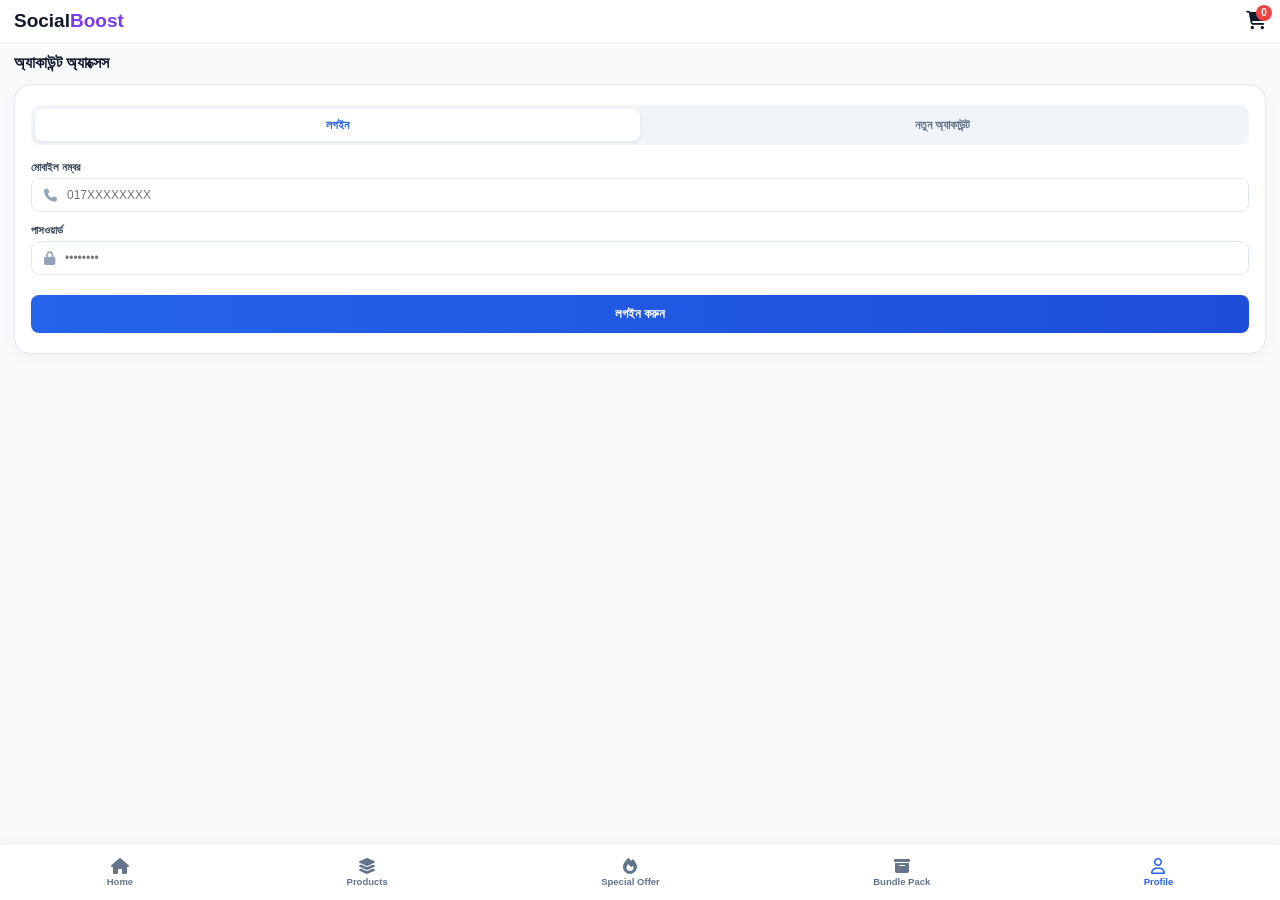
==== commit a0acfc92: "Update account.html" ====
--- a/account.html
+++ b/account.html
@@ -1,15 +1,16 @@
- <!DOCTYPE html>
+<!DOCTYPE html>
 <html lang="bn">
 <head>
     <meta charset="UTF-8">
     <meta name="viewport" content="width=device-width, initial-scale=1.0, maximum-scale=1.0, user-scalable=no">
-    <title>SocialBoost - Account & Security</title>
+    <title>SocialBoost - Account & Orders</title>
     <link rel="stylesheet" href="https://cdnjs.cloudflare.com/ajax/libs/font-awesome/6.4.0/css/all.min.css">
     <style>
         :root {
             --primary: #2563eb;
             --primary-dark: #1d4ed8;
             --accent-purple: #7c3aed;
+            --brand-orange: #ff5400;
             --bg-body: #f8fafc;
             --card-bg: #ffffff;
             --text-dark: #0f172a;
@@ -40,7 +41,6 @@
         .sec-title-bar { display: flex; justify-content: space-between; align-items: center; margin-bottom: 12px; }
         .sec-title-bar h2 { font-size: 16px; font-weight: 800; color: #0f172a; }
 
-        /* অথেনটিকেশন স্ক্রিন */
         .auth-card { background: #ffffff; padding: 20px 16px; border-radius: 16px; border: 1px solid var(--border); box-shadow: 0 4px 15px rgba(0,0,0,0.04); margin-top: 10px; }
         .auth-tabs { display: flex; background: #f1f5f9; border-radius: 10px; padding: 4px; margin-bottom: 16px; }
         .auth-tab-btn { flex: 1; padding: 9px; border: none; border-radius: 8px; font-size: 12px; font-weight: 700; cursor: pointer; background: transparent; color: var(--text-muted); }
@@ -52,9 +52,8 @@
         .input-box input { border: none; background: transparent; outline: none; width: 100%; font-size: 12px; }
         .btn-auth-submit { background: linear-gradient(90deg, #2563eb, #1d4ed8); color: white; border: none; width: 100%; padding: 11px; border-radius: 8px; font-size: 13px; font-weight: 700; margin-top: 8px; cursor: pointer; }
 
-        /* ড্যাশবোর্ড ও কার্ড ডিজাইন */
         .user-profile-card { background: #ffffff; padding: 14px; border-radius: 16px; display: flex; align-items: center; gap: 12px; border: 1px solid var(--border); position: relative; margin-bottom: 12px; }
-        .user-avatar img { width: 55px; height: 55px; border-radius: 50%; background: #e0e7ff; }
+        .user-avatar-img { width: 55px; height: 55px; border-radius: 50%; object-fit: cover; background: #f1f5f9; border: 2px solid #e2e8f0; }
         .user-meta h3 { font-size: 15px; font-weight: 800; margin-bottom: 2px; }
         .user-meta p { font-size: 11px; color: var(--text-muted); margin-bottom: 5px; }
         .verified-tag { font-size: 10px; background: #ecfdf5; color: #059669; padding: 2px 8px; border-radius: 12px; font-weight: 700; }
@@ -68,16 +67,9 @@
 
         .menu-list { background: #ffffff; border-radius: 16px; border: 1px solid var(--border); overflow: hidden; margin-bottom: 14px; }
         .menu-row { display: flex; align-items: center; justify-content: space-between; padding: 13px 14px; text-decoration: none; color: var(--text-dark); border-bottom: 1px solid #f1f5f9; font-size: 12.5px; font-weight: 600; cursor: pointer; }
-        .menu-row:active { background: #f8fafc; }
         .m-left { display: flex; align-items: center; gap: 12px; }
         .m-left i { font-size: 16px; width: 20px; text-align: center; }
         .arrow { color: #94a3b8; font-size: 12px; }
-
-        .settings-item { background: #ffffff; border-radius: 14px; padding: 12px 14px; display: flex; align-items: center; justify-content: space-between; margin-bottom: 9px; border: 1px solid var(--border); cursor: pointer; }
-        .s-left { display: flex; align-items: center; gap: 12px; }
-        .s-icon { width: 36px; height: 36px; border-radius: 10px; display: flex; align-items: center; justify-content: center; font-size: 16px; }
-        .s-text h4 { font-size: 12.5px; font-weight: 700; color: #1e293b; margin-bottom: 2px; }
-        .s-text p { font-size: 10px; color: var(--text-muted); }
 
         .filter-tabs { display: flex; gap: 8px; margin-bottom: 14px; overflow-x: auto; scrollbar-width: none; }
         .f-tab { padding: 6px 14px; border-radius: 20px; font-size: 11.5px; font-weight: 600; border: 1px solid var(--border); background: #ffffff; cursor: pointer; white-space: nowrap; }
@@ -89,7 +81,7 @@
         .status-badge { font-size: 10px; font-weight: 700; padding: 2.5px 8px; border-radius: 10px; }
         .st-processing { background: #fef3c7; color: #d97706; }
         .st-completed { background: #ecfdf5; color: #059669; }
-        .st-cancelled { background: #fee2e2; color: #dc2626; }
+
         .order-mid { display: flex; align-items: center; justify-content: space-between; }
         .om-left { display: flex; align-items: center; gap: 10px; }
         .om-icon { width: 40px; height: 40px; border-radius: 10px; display: flex; align-items: center; justify-content: center; font-size: 20px; color: white; }
@@ -98,23 +90,12 @@
         .om-date { font-size: 9.5px; color: #94a3b8; margin-top: 3px; }
         .om-price { font-size: 14px; font-weight: 800; color: #0f172a; }
 
-        .tracker-box { background: #ffffff; border-radius: 14px; padding: 16px 12px; border: 1px solid var(--border); margin-bottom: 14px; }
-        .step-progress-row { display: flex; justify-content: space-between; position: relative; margin-bottom: 10px; }
-        .step-progress-row::before { content: ''; position: absolute; top: 12px; left: 15px; right: 15px; height: 2px; background: #e2e8f0; z-index: 1; }
-        .step-col { position: relative; z-index: 2; display: flex; flex-direction: column; align-items: center; text-align: center; width: 25%; }
-        .step-circle { width: 24px; height: 24px; border-radius: 50%; background: #ffffff; border: 2px solid #cbd5e1; display: flex; align-items: center; justify-content: center; font-size: 10px; margin-bottom: 6px; }
-        .step-col.done .step-circle { background: #2563eb; border-color: #2563eb; color: white; }
-        .step-col.active .step-circle { background: #2563eb; border-color: #2563eb; color: white; box-shadow: 0 0 0 3px rgba(37,99,235,0.2); }
-        .step-label { font-size: 9px; font-weight: 700; color: #1e293b; line-height: 1.2; }
-        .step-time { font-size: 8px; color: var(--text-muted); margin-top: 2px; }
-
         .order-spec-card { background: #ffffff; border-radius: 14px; padding: 14px; border: 1px solid var(--border); margin-bottom: 12px; }
-        .spec-title { font-size: 13px; font-weight: 800; margin-bottom: 10px; }
         .spec-row { display: flex; justify-content: space-between; font-size: 11px; padding: 7px 0; border-bottom: 1px solid #f8fafc; }
-        .spec-row span { color: var(--text-muted); display: flex; align-items: center; gap: 6px; }
-        .spec-row strong { color: #0f172a; text-align: right; }
-
-        .info-alert { background: #eff6ff; border-radius: 10px; padding: 10px 12px; font-size: 11px; color: #1e40af; display: flex; gap: 8px; line-height: 1.4; border: 1px solid #bfdbfe; }
+        .spec-row span { color: var(--text-muted); }
+        .spec-row strong { color: #0f172a; }
+
+        /* নোটিফিকেশন কার্ড */
         .notif-card { background: #ffffff; border-radius: 12px; padding: 12px; border: 1px solid var(--border); display: flex; align-items: center; justify-content: space-between; margin-bottom: 8px; }
         .nc-left { display: flex; align-items: center; gap: 10px; }
         .nc-icon { width: 36px; height: 36px; border-radius: 50%; display: flex; align-items: center; justify-content: center; font-size: 16px; }
@@ -124,6 +105,26 @@
         .nc-time { font-size: 9.5px; color: #94a3b8; }
         .red-dot { width: 6px; height: 6px; background: #ef4444; border-radius: 50%; }
 
+        /* ৬টি কিউট অবতার মডাল */
+        .avatar-modal-overlay {
+            position: fixed; inset: 0; background: rgba(0,0,0,0.5); z-index: 2000;
+            display: none; align-items: flex-end; justify-content: center;
+        }
+        .avatar-modal-overlay.active { display: flex; }
+        .avatar-modal-sheet {
+            background: #ffffff; width: 100%; max-width: 480px; border-radius: 20px 20px 0 0;
+            padding: 18px; max-height: 80vh; overflow-y: auto;
+        }
+        .avatar-grid { display: grid; grid-template-columns: repeat(3, 1fr); gap: 12px; margin: 14px 0; }
+        .avatar-option-card {
+            border: 2px solid var(--border); border-radius: 14px; padding: 8px; text-align: center;
+            cursor: pointer; transition: 0.2s; background: #fafafa;
+        }
+        .avatar-option-card img { width: 70px; height: 70px; border-radius: 50%; object-fit: cover; display: block; margin: 0 auto 4px; }
+        .avatar-option-card span { font-size: 10.5px; font-weight: 700; color: var(--text-muted); display: block; }
+        .avatar-option-card.selected { border-color: var(--brand-orange); background: #fff7ed; }
+        .avatar-option-card.selected span { color: var(--brand-orange); }
+
         .bottom-nav { position: fixed; bottom: 0; left: 0; right: 0; background: #ffffff; height: 56px; display: flex; justify-content: space-around; align-items: center; border-top: 1px solid #f1f5f9; box-shadow: 0 -3px 10px rgba(0,0,0,0.03); z-index: 1000; }
         .nav-item { display: flex; flex-direction: column; align-items: center; gap: 2px; color: #64748b; font-size: 9.5px; font-weight: 600; text-decoration: none; }
         .nav-item i { font-size: 16px; }
@@ -132,7 +133,6 @@
 </head>
 <body>
 
-    <!-- হেডার -->
     <header>
         <div class="header-left">
             <button class="back-btn" id="headerBackBtn" onclick="goBack()" style="display: none;"><i class="fa-solid fa-arrow-left"></i></button>
@@ -140,74 +140,38 @@
         </div>
         <div class="cart-icon" onclick="openScreen('screen-orders')">
             <i class="fa-solid fa-cart-shopping"></i>
-            <span class="cart-badge">3</span>
+            <span class="cart-badge" id="headCartBadge">0</span>
         </div>
     </header>
 
-    <!-- ================= ০. সিকিউর লগইন ও সাইন-আপ গেট (লগইন না থাকলে এটি দেখাবে) ================= -->
+    <!-- ০. সিকিউর লগইন স্ক্রিন -->
     <section id="screen-auth" class="sub-screen active">
-        <div class="sec-title-bar">
-            <h2>অ্যাকাউন্ট অ্যাক্সেস</h2>
-        </div>
+        <div class="sec-title-bar"><h2>অ্যাকাউন্ট অ্যাক্সেস</h2></div>
         <div class="auth-card">
             <div class="auth-tabs">
                 <button class="auth-tab-btn active" id="tabBtnLogin" onclick="toggleAuthTab('login')">লগইন</button>
                 <button class="auth-tab-btn" id="tabBtnReg" onclick="toggleAuthTab('register')">নতুন অ্যাকাউন্ট</button>
             </div>
-
-            <!-- লগইন ফর্ম -->
             <form id="authLoginForm" onsubmit="executeLogin(event)">
-                <div class="input-group">
-                    <label>মোবাইল নম্বর</label>
-                    <div class="input-box">
-                        <i class="fa-solid fa-phone"></i>
-                        <input type="tel" id="inLoginPhone" placeholder="017XXXXXXXX" required>
-                    </div>
-                </div>
-                <div class="input-group">
-                    <label>পাসওয়ার্ড</label>
-                    <div class="input-box">
-                        <i class="fa-solid fa-lock"></i>
-                        <input type="password" id="inLoginPass" placeholder="••••••••" required>
-                    </div>
-                </div>
+                <div class="input-group"><label>মোবাইল নম্বর</label><div class="input-box"><i class="fa-solid fa-phone"></i><input type="tel" id="inLoginPhone" placeholder="017XXXXXXXX" required></div></div>
+                <div class="input-group"><label>পাসওয়ার্ড</label><div class="input-box"><i class="fa-solid fa-lock"></i><input type="password" id="inLoginPass" placeholder="••••••••" required></div></div>
                 <button type="submit" class="btn-auth-submit">লগইন করুন</button>
             </form>
-
-            <!-- সাইন আপ ফর্ম -->
             <form id="authRegForm" style="display: none;" onsubmit="executeRegister(event)">
-                <div class="input-group">
-                    <label>আপনার পুরো নাম</label>
-                    <div class="input-box">
-                        <i class="fa-solid fa-user"></i>
-                        <input type="text" id="inRegName" placeholder="যেমন: তানভীর হাসান" required>
-                    </div>
-                </div>
-                <div class="input-group">
-                    <label>মোবাইল নম্বর (হোয়াটসঅ্যাপ)</label>
-                    <div class="input-box">
-                        <i class="fa-solid fa-phone"></i>
-                        <input type="tel" id="inRegPhone" placeholder="017XXXXXXXX" required>
-                    </div>
-                </div>
-                <div class="input-group">
-                    <label>পাসওয়ার্ড</label>
-                    <div class="input-box">
-                        <i class="fa-solid fa-lock"></i>
-                        <input type="password" id="inRegPass" placeholder="কমপক্ষে ৬ ডিজিট" required>
-                    </div>
-                </div>
+                <div class="input-group"><label>আপনার পুরো নাম</label><div class="input-box"><i class="fa-solid fa-user"></i><input type="text" id="inRegName" placeholder="যেমন: তানভীর হাসান" required></div></div>
+                <div class="input-group"><label>মোবাইল নম্বর (হোয়াটসঅ্যাপ)</label><div class="input-box"><i class="fa-solid fa-phone"></i><input type="tel" id="inRegPhone" placeholder="017XXXXXXXX" required></div></div>
+                <div class="input-group"><label>পাসওয়ার্ড</label><div class="input-box"><i class="fa-solid fa-lock"></i><input type="password" id="inRegPass" placeholder="কমপক্ষে ৬ ডিজিট" required></div></div>
                 <button type="submit" class="btn-auth-submit">অ্যাকাউন্ট তৈরি করুন</button>
             </form>
         </div>
     </section>
-   <!-- ================= ১. মূল প্রোফাইল ড্যাশবোর্ড ================= -->
+    <!-- ১. মূল প্রোফাইল ড্যাশবোর্ড -->
     <section id="screen-profile" class="sub-screen">
         <div class="sec-title-bar"><h2>আমার প্রোফাইল</h2></div>
 
         <div class="user-profile-card">
             <div class="user-avatar">
-                <img src="https://images.unsplash.com/photo-1535713875002-d1d0cf377fde?w=150&q=80" alt="Avatar">
+                <img src="https://api.dicebear.com/7.x/adventurer/svg?seed=Felix" id="dashAvatarImg" class="user-avatar-img" alt="Avatar">
             </div>
             <div class="user-meta">
                 <h3 id="dashName">User</h3>
@@ -220,17 +184,17 @@
         <div class="stats-grid">
             <div class="stat-card" onclick="openScreen('screen-orders', 'all')">
                 <i class="fa-regular fa-clipboard" style="color: #64748b;"></i>
-                <h4>12</h4>
+                <h4 id="statTotalOrders">0</h4>
                 <p>Total Orders</p>
             </div>
             <div class="stat-card" onclick="openScreen('screen-orders', 'processing')">
                 <i class="fa-regular fa-clock" style="color: #3b82f6;"></i>
-                <h4 style="color: #3b82f6;">3</h4>
+                <h4 style="color: #3b82f6;" id="statProcessingOrders">0</h4>
                 <p>Processing</p>
             </div>
             <div class="stat-card" onclick="openScreen('screen-orders', 'completed')">
                 <i class="fa-regular fa-circle-check" style="color: #10b981;"></i>
-                <h4 style="color: #10b981;">9</h4>
+                <h4 style="color: #10b981;" id="statCompletedOrders">0</h4>
                 <p>Completed</p>
             </div>
         </div>
@@ -256,10 +220,6 @@
                 <div class="m-left"><i class="fa-brands fa-whatsapp" style="color: #22c55e;"></i><span>সাপোর্ট (WhatsApp)</span></div>
                 <i class="fa-solid fa-angle-right arrow"></i>
             </a>
-            <div class="menu-row" onclick="openScreen('screen-faq')">
-                <div class="m-left"><i class="fa-regular fa-circle-question" style="color: #64748b;"></i><span>FAQ</span></div>
-                <i class="fa-solid fa-angle-right arrow"></i>
-            </div>
             <div class="menu-row" onclick="openScreen('screen-settings')">
                 <div class="m-left"><i class="fa-solid fa-gear" style="color: #8b5cf6;"></i><span>সেটিংস</span></div>
                 <i class="fa-solid fa-angle-right arrow"></i>
@@ -271,50 +231,21 @@
         </div>
     </section>
 
-    <!-- ================= ২. সেটিংস স্ক্রিন ================= -->
-    <section id="screen-settings" class="sub-screen">
-        <div class="sec-title-bar"><h2>সেটিংস</h2></div>
-        <div class="settings-item" onclick="openScreen('screen-edit-profile')">
-            <div class="s-left"><div class="s-icon" style="background:#fdf2f8;color:#ec4899;"><i class="fa-regular fa-user"></i></div><div class="s-text"><h4>প্রোফাইল সম্পাদনা</h4><p>নাম, ইমেইল, মোবাইল, ঠিকানা পরিবর্তন করুন</p></div></div>
-            <i class="fa-solid fa-angle-right arrow"></i>
-        </div>
-        <div class="settings-item" onclick="alert('পাসওয়ার্ড সিকিউরিটি শীঘ্রই আসছে!')">
-            <div class="s-left"><div class="s-icon" style="background:#f5f3ff;color:#8b5cf6;"><i class="fa-solid fa-lock"></i></div><div class="s-text"><h4>পাসওয়ার্ড পরিবর্তন</h4><p>অ্যাকাউন্ট সুরক্ষিত রাখুন</p></div></div>
-            <i class="fa-solid fa-angle-right arrow"></i>
-        </div>
-        <div class="settings-item" onclick="alert('2FA অ্যাক্টিভ হয়েছে!')">
-            <div class="s-left"><div class="s-icon" style="background:#ecfdf5;color:#10b981;"><i class="fa-solid fa-shield-halved"></i></div><div class="s-text"><h4>দুই ধাপ যাচাই (2FA)</h4><p>অতিরিক্ত নিরাপত্তা যোগ করুন</p></div></div>
-            <i class="fa-solid fa-angle-right arrow"></i>
-        </div>
-        <div class="settings-item" onclick="openScreen('screen-notifications')">
-            <div class="s-left"><div class="s-icon" style="background:#fffbeb;color:#f59e0b;"><i class="fa-regular fa-bell"></i></div><div class="s-text"><h4>নোটিফিকেশন সেটিংস</h4><p>অর্ডার ও অফার আপডেট</p></div></div>
-            <i class="fa-solid fa-angle-right arrow"></i>
-        </div>
-        <div class="settings-item" onclick="openScreen('screen-payments')">
-            <div class="s-left"><div class="s-icon" style="background:#ecfdf5;color:#059669;"><i class="fa-regular fa-credit-card"></i></div><div class="s-text"><h4>পেমেন্ট সেটিংস</h4><p>মেথড ম্যানেজ করুন</p></div></div>
-            <i class="fa-solid fa-angle-right arrow"></i>
-        </div>
-        <div class="settings-item" onclick="executeLogout()">
-            <div class="s-left"><div class="s-icon" style="background:#fee2e2;color:#ef4444;"><i class="fa-regular fa-trash-can"></i></div><div class="s-text"><h4 style="color:#ef4444;">অ্যাকাউন্ট ডিলিট</h4><p>স্থায়ীভাবে মুছে ফেলুন</p></div></div>
-            <i class="fa-solid fa-angle-right arrow"></i>
-        </div>
-    </section>
-
-    <!-- ================= ৩. প্রোফাইল সম্পাদনা ================= -->
+    <!-- ২. প্রোফাইল সম্পাদনা (ছবি পরিবর্তনের বাটন সহ) -->
     <section id="screen-edit-profile" class="sub-screen">
         <div class="sec-title-bar"><h2>প্রোফাইল সম্পাদনা</h2></div>
         <div style="text-align:center; margin:15px 0 20px;">
-            <img src="https://images.unsplash.com/photo-1535713875002-d1d0cf377fde?w=150&q=80" alt="Profile" style="width:80px;height:80px;border-radius:50%;margin:0 auto 10px;display:block;">
-            <button style="background:#2563eb;color:white;border:none;padding:6px 14px;border-radius:20px;font-size:11px;font-weight:600;"><i class="fa-solid fa-camera"></i> ছবি পরিবর্তন</button>
-        </div>
-        <div class="input-group"><label>নাম</label><div class="input-box"><i class="fa-regular fa-user"></i><input type="text" id="editNameInput"></div></div>
-        <div class="input-group"><label>ইমেইল</label><div class="input-box"><i class="fa-regular fa-envelope"></i><input type="email" id="editEmailInput"></div></div>
-        <div class="input-group"><label>মোবাইল নম্বর</label><div class="input-box"><i class="fa-solid fa-phone"></i><input type="tel" id="editPhoneInput"></div></div>
-        <div class="input-group"><label>ঠিকানা</label><div class="input-box"><i class="fa-solid fa-location-dot"></i><input type="text" id="editAddressInput" value="Dhaka, Bangladesh"></div></div>
-        <button style="background:var(--primary);color:white;border:none;width:100%;padding:12px;border-radius:10px;font-size:13px;font-weight:700;margin-top:10px;" onclick="saveProfileChanges()">পরিবর্তন সংরক্ষণ করুন</button>
+            <img src="https://api.dicebear.com/7.x/adventurer/svg?seed=Felix" id="editAvatarPreview" style="width:80px;height:80px;border-radius:50%;object-fit:cover;margin:0 auto 10px;display:block;border:2px solid var(--border);">
+            <button style="background:var(--primary);color:white;border:none;padding:6px 14px;border-radius:20px;font-size:11px;font-weight:600;cursor:pointer;" onclick="openAvatarModal()">
+                <i class="fa-solid fa-camera"></i> ছবি পরিবর্তন
+            </button>
+        </div>
+        <div class="input-group"><label>নাম</label><div class="input-box"><input type="text" id="editNameInput"></div></div>
+        <div class="input-group"><label>ফোন</label><div class="input-box"><input type="tel" id="editPhoneInput"></div></div>
+        <button class="btn-auth-submit" onclick="saveProfileChanges()">সংরক্ষণ করুন</button>
     </section>
 
-    <!-- ================= ৪. আমার অর্ডার স্ক্রিন ================= -->
+    <!-- ৩. আমার অর্ডার স্ক্রিন -->
     <section id="screen-orders" class="sub-screen">
         <div class="sec-title-bar"><h2>আমার অর্ডার</h2></div>
         <div class="filter-tabs">
@@ -323,114 +254,257 @@
             <button class="f-tab" onclick="filterOrderTab('completed', this)">Completed</button>
             <button class="f-tab" onclick="filterOrderTab('cancelled', this)">Cancelled</button>
         </div>
-        <div id="ordersListContainer">
-            <div class="order-card-item" data-status="processing" onclick="openOrderDetail('Instagram Followers', '1,000 Followers', '৳150', '#SB251024', '24 Oct 2026, 09:41 AM', 'Processing', 'BK123456789', 'https://instagram.com/username')">
-                <div class="order-top"><span class="order-id">#SB251024</span><span class="status-badge st-processing">Processing</span></div>
-                <div class="order-mid"><div class="om-left"><div class="om-icon" style="background:radial-gradient(circle at 30% 107%, #fdf497 0%, #fd5949 45%, #d6249f 60%, #285AEB 90%);"><i class="fa-brands fa-instagram"></i></div><div class="om-info"><h4>Instagram Followers</h4><p>1,000 Followers</p><div class="om-date">24 Oct 2026, 09:41 AM</div></div></div><div style="text-align:right;"><div class="om-price">৳150</div><i class="fa-solid fa-angle-right arrow"></i></div></div>
-            </div>
-            <div class="order-card-item" data-status="completed" onclick="openOrderDetail('Facebook Page Likes', '5,000 Likes', '৳600', '#SB251023', '23 Oct 2026, 02:15 PM', 'Completed', 'BK994821034', 'https://facebook.com/page')">
-                <div class="order-top"><span class="order-id">#SB251023</span><span class="status-badge st-completed">Completed</span></div>
-                <div class="order-mid"><div class="om-left"><div class="om-icon" style="background:#1877f2;"><i class="fa-brands fa-facebook-f"></i></div><div class="om-info"><h4>Facebook Page Likes</h4><p>5,000 Likes</p><div class="om-date">23 Oct 2026, 02:15 PM</div></div></div><div style="text-align:right;"><div class="om-price">৳600</div><i class="fa-solid fa-angle-right arrow"></i></div></div>
-            </div>
-            <div class="order-card-item" data-status="completed" onclick="openOrderDetail('TikTok Followers', '2,000 Followers', '৳300', '#SB251022', '22 Oct 2026, 11:20 AM', 'Completed', 'NG883204911', 'https://tiktok.com/@user')">
-                <div class="order-top"><span class="order-id">#SB251022</span><span class="status-badge st-completed">Completed</span></div>
-                <div class="order-mid"><div class="om-left"><div class="om-icon" style="background:#000000;"><i class="fa-brands fa-tiktok"></i></div><div class="om-info"><h4>TikTok Followers</h4><p>2,000 Followers</p><div class="om-date">22 Oct 2026, 11:20 AM</div></div></div><div style="text-align:right;"><div class="om-price">৳300</div><i class="fa-solid fa-angle-right arrow"></i></div></div>
-            </div>
-        </div>
+        <div id="dynamicOrdersContainer"></div>
     </section>
 
-    <!-- ================= ৫. অর্ডার বিস্তারিত ও ট্র্যাকার ================= -->
+    <!-- ৪. অর্ডার বিস্তারিত স্ক্রিন -->
     <section id="screen-order-detail" class="sub-screen">
         <div class="sec-title-bar"><h2>অর্ডার বিস্তারিত</h2></div>
         <div style="background:#fff;border-radius:14px;padding:12px;border:1px solid var(--border);display:flex;justify-content:space-between;align-items:center;margin-bottom:14px;">
-            <div class="om-left"><div class="om-icon" id="odIcon" style="background:#2563eb;"><i class="fa-solid fa-cubes"></i></div><div class="om-info"><h4 id="odTitle">Service</h4><p id="odPkg">Package</p></div></div>
+            <div class="om-left"><div class="om-icon" id="odIcon" style="background:#2563eb;"><i class="fa-brands fa-instagram"></i></div><div class="om-info"><h4 id="odTitle">Service</h4><p id="odPkg">Package</p></div></div>
             <div style="text-align:right;"><span class="status-badge st-processing" id="odBadge">Processing</span><div class="om-price" id="odPrice" style="margin-top:4px;">৳0</div></div>
         </div>
-        <div class="tracker-box">
-            <div class="step-progress-row">
-                <div class="step-col done"><div class="step-circle"><i class="fa-solid fa-check"></i></div><div class="step-label">অর্ডার<br>কৃত হয়েছে</div></div>
-                <div class="step-col active"><div class="step-circle"><i class="fa-solid fa-clock"></i></div><div class="step-label">পেমেন্ট<br>যাচাই হচ্ছে</div></div>
-                <div class="step-col"><div class="step-circle">3</div><div class="step-label">প্রসেসিং<br>চলছে</div></div>
-                <div class="step-col"><div class="step-circle">4</div><div class="step-label">সম্পূর্ণ<br>হবে</div></div>
-            </div>
-        </div>
         <div class="order-spec-card">
-            <div class="spec-title">অর্ডার তথ্য</div>
             <div class="spec-row"><span>অর্ডার নম্বর</span><strong id="specId">#000</strong></div>
             <div class="spec-row"><span>অর্ডারের সময়</span><strong id="specTime">Today</strong></div>
-            <div class="spec-row"><span>পেমেন্ট মেথড</span><strong>bKash (Send Money)</strong></div>
             <div class="spec-row"><span>ট্রানজেকশন আইডি</span><strong id="specTrx">Trx</strong></div>
-            <div class="spec-row"><span>প্রোফাইল লিঙ্ক</span><a href="#" id="specLink" target="_blank" style="color:var(--primary);font-size:10px;">Link</a></div>
-        </div>
-        <div class="info-alert"><i class="fa-solid fa-circle-info"></i><div>আপনার অর্ডারটি প্রসেসিং চলছে। ০-৬ ঘণ্টার মধ্যে ডেলিভারি সম্পন্ন হবে।</div></div>
+            <div class="spec-row"><span>প্রোফাইল লিঙ্ক</span><a href="#" id="specLink" target="_blank" style="color:var(--primary);font-size:10px;max-width:140px;overflow:hidden;text-overflow:ellipsis;white-space:nowrap;">Link</a></div>
+        </div>
     </section>
 
-    <!-- ================= ৬. নোটিফিকেশন, তথ্য, পেমেন্ট ও FAQ ================= -->
+    <!-- ৫. নোটিফিকেশন স্ক্রিন -->
     <section id="screen-notifications" class="sub-screen">
-        <div class="sec-title-bar"><h2>নোটিফিকেশন</h2><button style="background:#eff6ff;color:var(--primary);border:none;padding:5px 12px;border-radius:20px;font-size:11px;font-weight:700;" onclick="markAllRead()">✓ সব পড়া হয়েছে</button></div>
-        <div class="notif-card"><div class="nc-left"><div class="nc-icon" style="background:#ecfdf5;color:#059669;"><i class="fa-solid fa-circle-check"></i></div><div class="nc-body"><h4>অর্ডার সম্পন্ন হয়েছে</h4><p>Instagram Followers — 1,000</p></div></div><div class="nc-right"><span class="nc-time">২ ঘণ্টা আগে</span><span class="red-dot"></span></div></div>
-        <div class="notif-card"><div class="nc-left"><div class="nc-icon" style="background:#eff6ff;color:#2563eb;"><i class="fa-regular fa-clock"></i></div><div class="nc-body"><h4>অর্ডার প্রসেসিং-এ আছে</h4><p>TikTok Followers — 2,000</p></div></div><div class="nc-right"><span class="nc-time">৪ ঘণ্টা আগে</span><span class="red-dot"></span></div></div>
+        <div class="sec-title-bar">
+            <h2>নোটিফিকেশন</h2>
+            <button style="background:#eff6ff;color:var(--primary);border:none;padding:5px 12px;border-radius:20px;font-size:11px;font-weight:700;cursor:pointer;" onclick="markAllNotificationsAsRead()">
+                ✓ সব পড়া হয়েছে
+            </button>
+        </div>
+        <div class="filter-tabs">
+            <button class="f-tab active" onclick="filterNotifTab('all', this)">All</button>
+            <button class="f-tab" onclick="filterNotifTab('orders', this)">Orders</button>
+            <button class="f-tab" onclick="filterNotifTab('offers', this)">Offers</button>
+        </div>
+        <div style="font-size:12px;font-weight:800;margin:10px 0 6px;">আজ</div>
+        <div id="dynamicNotificationsContainer"></div>
     </section>
 
-    <section id="screen-info" class="sub-screen">
-        <div class="sec-title-bar"><h2>আমার তথ্য</h2></div>
-        <div class="order-spec-card">
-            <div class="spec-row"><span>ইউজারনেম:</span><strong id="infoUser">User</strong></div>
-            <div class="spec-row"><span>মোবাইল:</span><strong id="infoPhone">Phone</strong></div>
-            <div class="spec-row"><span>অ্যাকাউন্ট স্ট্যাটাস:</span><strong style="color:#059669;">Verified</strong></div>
-        </div>
-    </section>
-
-    <section id="screen-payments" class="sub-screen">
-        <div class="sec-title-bar"><h2>পেমেন্ট হিস্ট্রি</h2></div>
-        <div class="order-spec-card"><div class="order-top"><span class="order-id">Trx: BK123456789</span><span class="status-badge st-completed">Paid</span></div><div class="spec-row"><span>মেথড:</span><strong>bKash</strong></div><div class="spec-row"><span>পরিমাণ:</span><strong>৳150</strong></div></div>
-    </section>
-
-    <section id="screen-faq" class="sub-screen">
-        <div class="sec-title-bar"><h2>সাধারণ প্রশ্নোত্তর (FAQ)</h2></div>
-        <div class="order-spec-card"><h4 style="font-size:12px;margin-bottom:4px;">ডেলিভারি হতে কত সময় লাগে?</h4><p style="font-size:11px;color:var(--text-muted);">৫ থেকে ১৫ মিনিটের মধ্যে অর্ডার শুরু হয়ে যায়।</p></div>
-    </section>
-
-    <!-- বটম ন্যাভিগেশন বার -->
+    <!-- ৬. অন্যান্য সাব-স্ক্রিন -->
+    <section id="screen-settings" class="sub-screen"><div class="sec-title-bar"><h2>সেটিংস</h2></div><div class="menu-list"><div class="menu-row" onclick="openScreen('screen-edit-profile')"><span>প্রোফাইল সম্পাদনা</span><i class="fa-solid fa-angle-right arrow"></i></div></div></section>
+    <section id="screen-info" class="sub-screen"><div class="sec-title-bar"><h2>আমার তথ্য</h2></div><div class="order-spec-card"><div class="spec-row"><span>নাম:</span><strong id="infoUser">User</strong></div><div class="spec-row"><span>ফোন:</span><strong id="infoPhone">Phone</strong></div></div></section>
+    <section id="screen-payments" class="sub-screen"><div class="sec-title-bar"><h2>পেমেন্ট হিস্ট্রি</h2></div><div id="dynamicPaymentsContainer"></div></section>
+
+    <!-- ৬টি কিউট অবতার মডাল পপআপ -->
+    <div class="avatar-modal-overlay" id="avatarModalOverlay">
+        <div class="avatar-modal-sheet">
+            <div style="display:flex;justify-content:space-between;align-items:center;margin-bottom:8px;">
+                <h3 style="font-size:15px;">কিউট অবতার নির্বাচন করুন</h3>
+                <button onclick="closeAvatarModal()" style="border:none;background:none;font-size:22px;cursor:pointer;">&times;</button>
+            </div>
+            <p style="font-size:11px;color:var(--text-muted);margin-bottom:12px;">আপনার পছন্দের অবতার বেছে নিয়ে প্রোফাইলে সেট করুন</p>
+            <div class="avatar-grid" id="avatarCardsGrid"></div>
+            <button class="btn-auth-submit" style="background:var(--brand-orange);" onclick="confirmAvatarSelection()">অবতার সেট করুন</button>
+        </div>
+    </div>
+
     <nav class="bottom-nav">
         <a href="index.html" class="nav-item"><i class="fa-solid fa-house"></i><span>Home</span></a>
-        <a href="index.html" class="nav-item"><i class="fa-solid fa-layer-group"></i><span>Products</span></a>
-        <a href="index.html" class="nav-item"><i class="fa-solid fa-fire"></i><span>Special Offer</span></a>
-        <a href="index.html" class="nav-item"><i class="fa-solid fa-box-archive"></i><span>Bundle Pack</span></a>
+        <a href="product.html" class="nav-item"><i class="fa-solid fa-layer-group"></i><span>Products</span></a>
+        <a href="product.html" class="nav-item"><i class="fa-solid fa-fire"></i><span>Special Offer</span></a>
+        <a href="product.html" class="nav-item"><i class="fa-solid fa-box-archive"></i><span>Bundle Pack</span></a>
         <a href="account.html" class="nav-item active"><i class="fa-regular fa-user"></i><span>Profile</span></a>
-    </nav> 
- <!-- সম্পূর্ণ সিকিউর লজিক স্ক্রিপ্ট -->
+    </nav>
     <script>
         let screenHistory = [];
 
-        // ১. পেজ লোড হলেই চেক করবে ইউজার লগইন আছে কি না!
+        // ৬টি কিউট অবতার (৩টি ছেলে, ৩টি মেয়ে)
+        const CUTE_AVATARS_LIST = [
+            { id: 1, type: "ছেলে", title: "Cool Boy", url: "https://api.dicebear.com/7.x/adventurer/svg?seed=Felix" },
+            { id: 2, type: "ছেলে", title: "Smart Boy", url: "https://api.dicebear.com/7.x/adventurer/svg?seed=Jack" },
+            { id: 3, type: "ছেলে", title: "Gamer Boy", url: "https://api.dicebear.com/7.x/adventurer/svg?seed=Oliver" },
+            { id: 4, type: "মেয়ে", title: "Cute Girl", url: "https://api.dicebear.com/7.x/adventurer/svg?seed=Molly" },
+            { id: 5, type: "মেয়ে", title: "Anime Girl", url: "https://api.dicebear.com/7.x/adventurer/svg?seed=Chloe" },
+            { id: 6, type: "মেয়ে", title: "Sweet Girl", url: "https://api.dicebear.com/7.x/adventurer/svg?seed=Bella" }
+        ];
+
+        let selectedAvatarUrl = CUTE_AVATARS_LIST[0].url;
+
+        // ডিফল্ট ডেমো অর্ডারসমূহ
+        const INITIAL_DEMO_ORDERS = [
+            { id: '#SB251024', title: 'Instagram Followers', pkg: '1,000 Followers', price: '৳150', time: '24 Oct 2026, 09:41 AM', status: 'Processing', trx: 'BK123456789', link: 'https://instagram.com/username' },
+            { id: '#SB251023', title: 'Facebook Page Likes', pkg: '5,000 Likes', price: '৳600', time: '23 Oct 2026, 02:15 PM', status: 'Completed', trx: 'BK994821034', link: 'https://facebook.com/page' },
+            { id: '#SB251022', title: 'TikTok Followers', pkg: '2,000 Followers', price: '৳300', time: '22 Oct 2026, 11:20 AM', status: 'Completed', trx: 'NG883204911', link: 'https://tiktok.com/@user' }
+        ];
+
+        // ডিফল্ট ডেমো নোটিফিকেশনসমূহ
+        const INITIAL_DEMO_NOTIFS = [
+            { id: 101, title: "পেমেন্ট ভেরিফাই হয়েছে", desc: "Facebook Page Likes — 5,000", time: "৬ ঘণ্টা আগে", read: true, cat: "orders" },
+            { id: 102, title: "নতুন স্পেশাল অফার", desc: "Instagram Followers package-এ নতুন ডিসকাউন্ট!", time: "১০ ঘণ্টা আগে", read: true, cat: "offers" }
+        ];
+
+        // অবতার মডাল
+        function openAvatarModal() {
+            const grid = document.getElementById('avatarCardsGrid');
+            grid.innerHTML = CUTE_AVATARS_LIST.map(a => `
+                <div class="avatar-option-card ${a.url === selectedAvatarUrl ? 'selected' : ''}" onclick="pickAvatar('${a.url}', this)">
+                    <img src="${a.url}" alt="${a.title}">
+                    <span>${a.title}</span>
+                </div>
+            `).join('');
+            document.getElementById('avatarModalOverlay').classList.add('active');
+        }
+
+        function closeAvatarModal() {
+            document.getElementById('avatarModalOverlay').classList.remove('active');
+        }
+
+        function pickAvatar(url, el) {
+            selectedAvatarUrl = url;
+            document.querySelectorAll('.avatar-option-card').forEach(c => c.classList.remove('selected'));
+            el.classList.add('selected');
+        }
+
+        function confirmAvatarSelection() {
+            document.getElementById('dashAvatarImg').src = selectedAvatarUrl;
+            document.getElementById('editAvatarPreview').src = selectedAvatarUrl;
+
+            let user = JSON.parse(localStorage.getItem('sb_auth_user') || '{}');
+            user.avatar = selectedAvatarUrl;
+            localStorage.setItem('sb_auth_user', JSON.stringify(user));
+
+            closeAvatarModal();
+            alert('আপনার কিউট অবতার সফলভাবে সেট করা হয়েছে!');
+        }
+
+        // অর্ডার লোড ও রেন্ডার
+        function renderOrdersScreen(filterStatus = 'all') {
+            let saved = localStorage.getItem('sb_orders_list');
+            const orders = saved ? JSON.parse(saved) : INITIAL_DEMO_ORDERS;
+
+            const processingCount = orders.filter(o => o.status === 'Processing').length;
+            const completedCount = orders.filter(o => o.status === 'Completed').length;
+            document.getElementById('statTotalOrders').innerText = orders.length;
+            document.getElementById('statProcessingOrders').innerText = processingCount;
+            document.getElementById('statCompletedOrders').innerText = completedCount;
+            document.getElementById('headCartBadge').innerText = orders.length;
+
+            const container = document.getElementById('dynamicOrdersContainer');
+            const filtered = filterStatus === 'all' ? orders : orders.filter(o => o.status.toLowerCase() === filterStatus.toLowerCase());
+
+            if (filtered.length === 0) {
+                container.innerHTML = `<p style="text-align:center;padding:25px;font-size:12px;color:#94a3b8;">কোনো অর্ডার নেই</p>`;
+                return;
+            }
+
+            container.innerHTML = filtered.map(o => {
+                const isProc = o.status === 'Processing';
+                const iconBg = o.title.includes('Instagram') ? 'radial-gradient(circle at 30% 107%, #fdf497 0%, #fd5949 45%, #d6249f 60%, #285AEB 90%)' : (o.title.includes('Facebook') ? '#1877f2' : '#000000');
+                const brandIcon = o.title.includes('Instagram') ? 'fa-instagram' : (o.title.includes('Facebook') ? 'fa-facebook-f' : 'fa-tiktok');
+
+                return `
+                    <div class="order-card-item" onclick="openOrderDetailView('${o.title}', '${o.pkg}', '${o.price}', '${o.id}', '${o.time}', '${o.status}', '${o.trx}', '${o.link}')">
+                        <div class="order-top">
+                            <span class="order-id">${o.id}</span>
+                            <span class="status-badge ${isProc ? 'st-processing' : 'st-completed'}">${o.status}</span>
+                        </div>
+                        <div class="order-mid">
+                            <div class="om-left">
+                                <div class="om-icon" style="background:${iconBg};"><i class="fa-brands ${brandIcon}"></i></div>
+                                <div class="om-info"><h4>${o.title}</h4><p>${o.pkg}</p><div class="om-date">${o.time}</div></div>
+                            </div>
+                            <div style="text-align:right;"><div class="om-price">${o.price}</div><i class="fa-solid fa-angle-right arrow"></i></div>
+                        </div>
+                    </div>
+                `;
+            }).join('');
+        }
+
+        function openOrderDetailView(title, pkg, price, id, time, status, trx, link) {
+            document.getElementById('odTitle').innerText = title;
+            document.getElementById('odPkg').innerText = pkg;
+            document.getElementById('odPrice').innerText = price;
+            document.getElementById('specId').innerText = id;
+            document.getElementById('specTime').innerText = time;
+            document.getElementById('specTrx').innerText = trx;
+            document.getElementById('specLink').innerText = link;
+            document.getElementById('specLink').href = link;
+            document.getElementById('odBadge').innerText = status;
+            openScreen('screen-order-detail');
+        }
+
+        function filterOrderTab(status, btn) {
+            document.querySelectorAll('#screen-orders .f-tab').forEach(b => b.classList.remove('active'));
+            btn.classList.add('active');
+            renderOrdersScreen(status);
+        }
+
+        // নোটিফিকেশন লোডার
+        function renderNotificationsScreen(filterCat = 'all') {
+            let saved = localStorage.getItem('sb_notifications_list');
+            const notifs = saved ? JSON.parse(saved) : INITIAL_DEMO_NOTIFS;
+            const container = document.getElementById('dynamicNotificationsContainer');
+
+            const filtered = filterCat === 'all' ? notifs : notifs.filter(n => n.cat === filterCat);
+            if (filtered.length === 0) {
+                container.innerHTML = `<p style="text-align:center;padding:20px;font-size:12px;color:#94a3b8;">কোনো নোটিফিকেশন নেই</p>`;
+                return;
+            }
+
+            container.innerHTML = filtered.map(n => `
+                <div class="notif-card">
+                    <div class="nc-left">
+                        <div class="nc-icon" style="background:#ecfdf5;color:#059669;"><i class="fa-solid fa-circle-check"></i></div>
+                        <div class="nc-body"><h4>${n.title}</h4><p>${n.desc}</p></div>
+                    </div>
+                    <div class="nc-right">
+                        <span class="nc-time">${n.time}</span>
+                        ${!n.read ? '<span class="red-dot"></span>' : ''}
+                    </div>
+                </div>
+            `).join('');
+        }
+
+        function filterNotifTab(cat, btn) {
+            document.querySelectorAll('#screen-notifications .f-tab').forEach(b => b.classList.remove('active'));
+            btn.classList.add('active');
+            renderNotificationsScreen(cat);
+        }
+
+        function markAllNotificationsAsRead() {
+            let notifs = JSON.parse(localStorage.getItem('sb_notifications_list') || '[]');
+            notifs.forEach(n => n.read = true);
+            localStorage.setItem('sb_notifications_list', JSON.stringify(notifs));
+            renderNotificationsScreen('all');
+            alert('সব নোটিফিকেশন পড়া হয়েছে!');
+        }
+
+        // অথেনটিকেশন ও স্ক্রিন কন্ট্রোল
         function checkAuthStatus() {
             const authUser = JSON.parse(localStorage.getItem('sb_auth_user') || 'null');
-            
-            // যদি লগইন না থাকে, সব স্ক্রিন হাইড হয়ে শুধু লগইন/রেজিস্ট্রেশন স্ক্রিন আসবে
             if (!authUser) {
                 document.querySelectorAll('.sub-screen').forEach(s => s.classList.remove('active'));
                 document.getElementById('screen-auth').classList.add('active');
                 document.getElementById('headerBackBtn').style.display = 'none';
                 screenHistory = ['screen-auth'];
             } else {
-                // ইউজার লগইন থাকলে ড্যাশবোর্ড ওপেন হবে
                 openScreen('screen-profile');
-                populateUserData(authUser);
-            }
-        }
-
-        function populateUserData(user) {
-            document.getElementById('dashName').innerText = user.name;
-            document.getElementById('dashEmail').innerText = user.phone;
-            document.getElementById('infoUser').innerText = user.name;
-            document.getElementById('infoPhone').innerText = user.phone;
-            document.getElementById('editNameInput').value = user.name;
-            document.getElementById('editPhoneInput').value = user.phone;
-            document.getElementById('editEmailInput').value = user.email || (user.phone + '@socialboost.com');
-        }
-
-        // লগইন ও রেজিস্ট্রেশন ট্যাব টগল
+                document.getElementById('dashName').innerText = authUser.name;
+                document.getElementById('dashEmail').innerText = authUser.phone;
+                document.getElementById('infoUser').innerText = authUser.name;
+                document.getElementById('infoPhone').innerText = authUser.phone;
+                document.getElementById('editNameInput').value = authUser.name;
+                document.getElementById('editPhoneInput').value = authUser.phone;
+
+                if (authUser.avatar) {
+                    selectedAvatarUrl = authUser.avatar;
+                    document.getElementById('dashAvatarImg').src = authUser.avatar;
+                    document.getElementById('editAvatarPreview').src = authUser.avatar;
+                }
+                renderOrdersScreen('all');
+                renderNotificationsScreen('all');
+            }
+        }
+
         function toggleAuthTab(tab) {
             document.getElementById('tabBtnLogin').classList.toggle('active', tab === 'login');
             document.getElementById('tabBtnReg').classList.toggle('active', tab === 'register');
@@ -438,57 +512,37 @@
             document.getElementById('authRegForm').style.display = tab === 'register' ? 'block' : 'none';
         }
 
-        // রেজিস্ট্রেশন এক্সিকিউট
         function executeRegister(e) {
             e.preventDefault();
             const name = document.getElementById('inRegName').value.trim();
             const phone = document.getElementById('inRegPhone').value.trim();
             const pass = document.getElementById('inRegPass').value;
-
-            let users = JSON.parse(localStorage.getItem('sb_users_db') || '[]');
-            if (users.find(u => u.phone === phone)) {
-                alert('এই ফোন নম্বর দিয়ে ইতিমধ্যে অ্যাকাউন্ট আছে! লগইন করুন।');
-                toggleAuthTab('login');
-                return;
-            }
-
-            const newUser = { name, phone, pass };
-            users.push(newUser);
-            localStorage.setItem('sb_users_db', JSON.stringify(users));
+            const newUser = { name, phone, pass, avatar: selectedAvatarUrl };
             localStorage.setItem('sb_auth_user', JSON.stringify(newUser));
-
-            alert('অ্যাকাউন্ট সফলভাবে তৈরি হয়েছে! স্বাগতম ' + name);
+            alert('অ্যাকাউন্ট সফল হয়েছে! স্বাগতম ' + name);
             checkAuthStatus();
         }
 
-        // লগইন এক্সিকিউট
         function executeLogin(e) {
             e.preventDefault();
             const phone = document.getElementById('inLoginPhone').value.trim();
             const pass = document.getElementById('inLoginPass').value;
-
-            let users = JSON.parse(localStorage.getItem('sb_users_db') || '[]');
-            const user = users.find(u => u.phone === phone && u.pass === pass);
-
-            if (user) {
-                localStorage.setItem('sb_auth_user', JSON.stringify(user));
+            const user = JSON.parse(localStorage.getItem('sb_auth_user') || 'null');
+            if (user && user.phone === phone && user.pass === pass) {
                 alert('লগইন সফল হয়েছে!');
                 checkAuthStatus();
             } else {
-                alert('ভুল মোবাইল নম্বর অথবা পাসওয়ার্ড!');
-            }
-        }
-
-        // লগআউট
+                alert('ভুল মোবাইল নম্বর বা পাসওয়ার্ড!');
+            }
+        }
+
         function executeLogout() {
             if (confirm('আপনি কি নিশ্চিত লগআউট করতে চান?')) {
                 localStorage.removeItem('sb_auth_user');
-                alert('লগআউট সফল হয়েছে!');
                 checkAuthStatus();
             }
         }
 
-        // স্ক্রিন নেভিগেশন
         function openScreen(screenId, filter) {
             document.querySelectorAll('.sub-screen').forEach(s => s.classList.remove('active'));
             document.getElementById(screenId).classList.add('active');
@@ -501,10 +555,8 @@
                 screenHistory = [screenId];
             }
 
-            if (screenId === 'screen-orders' && filter) {
-                const btn = document.querySelector(`.f-tab[onclick*="${filter}"]`);
-                if (btn) filterOrderTab(filter, btn);
-            }
+            if (screenId === 'screen-orders') renderOrdersScreen(filter || 'all');
+            if (screenId === 'screen-notifications') renderNotificationsScreen('all');
             window.scrollTo({ top: 0, behavior: 'smooth' });
         }
 
@@ -520,32 +572,6 @@
             }
         }
 
-        // অর্ডার ফিল্টার ও ডিটেইলস
-        function filterOrderTab(status, btn) {
-            document.querySelectorAll('#screen-orders .f-tab').forEach(b => b.classList.remove('active'));
-            btn.classList.add('active');
-            document.querySelectorAll('.order-card-item').forEach(card => {
-                card.style.display = (status === 'all' || card.getAttribute('data-status') === status) ? 'block' : 'none';
-            });
-        }
-
-        function openOrderDetail(title, pkg, price, id, time, status, trx, link) {
-            document.getElementById('odTitle').innerText = title;
-            document.getElementById('odPkg').innerText = pkg;
-            document.getElementById('odPrice').innerText = price;
-            document.getElementById('specId').innerText = id;
-            document.getElementById('specTime').innerText = time;
-            document.getElementById('specTrx').innerText = trx;
-            document.getElementById('specLink').innerText = link;
-            document.getElementById('specLink').href = link;
-            openScreen('screen-order-detail');
-        }
-
-        function markAllRead() {
-            document.querySelectorAll('.red-dot').forEach(dot => dot.style.display = 'none');
-            alert('সব নোটিফিকেশন পড়া হয়েছে!');
-        }
-
         function saveProfileChanges() {
             const name = document.getElementById('editNameInput').value;
             const phone = document.getElementById('editPhoneInput').value;
@@ -553,12 +579,11 @@
             current.name = name;
             current.phone = phone;
             localStorage.setItem('sb_auth_user', JSON.stringify(current));
-            populateUserData(current);
+            checkAuthStatus();
             alert('প্রোফাইল আপডেট হয়েছে!');
             goBack();
         }
 
-        // স্ক্রিপ্ট শুরু
         checkAuthStatus();
     </script>
 </body>
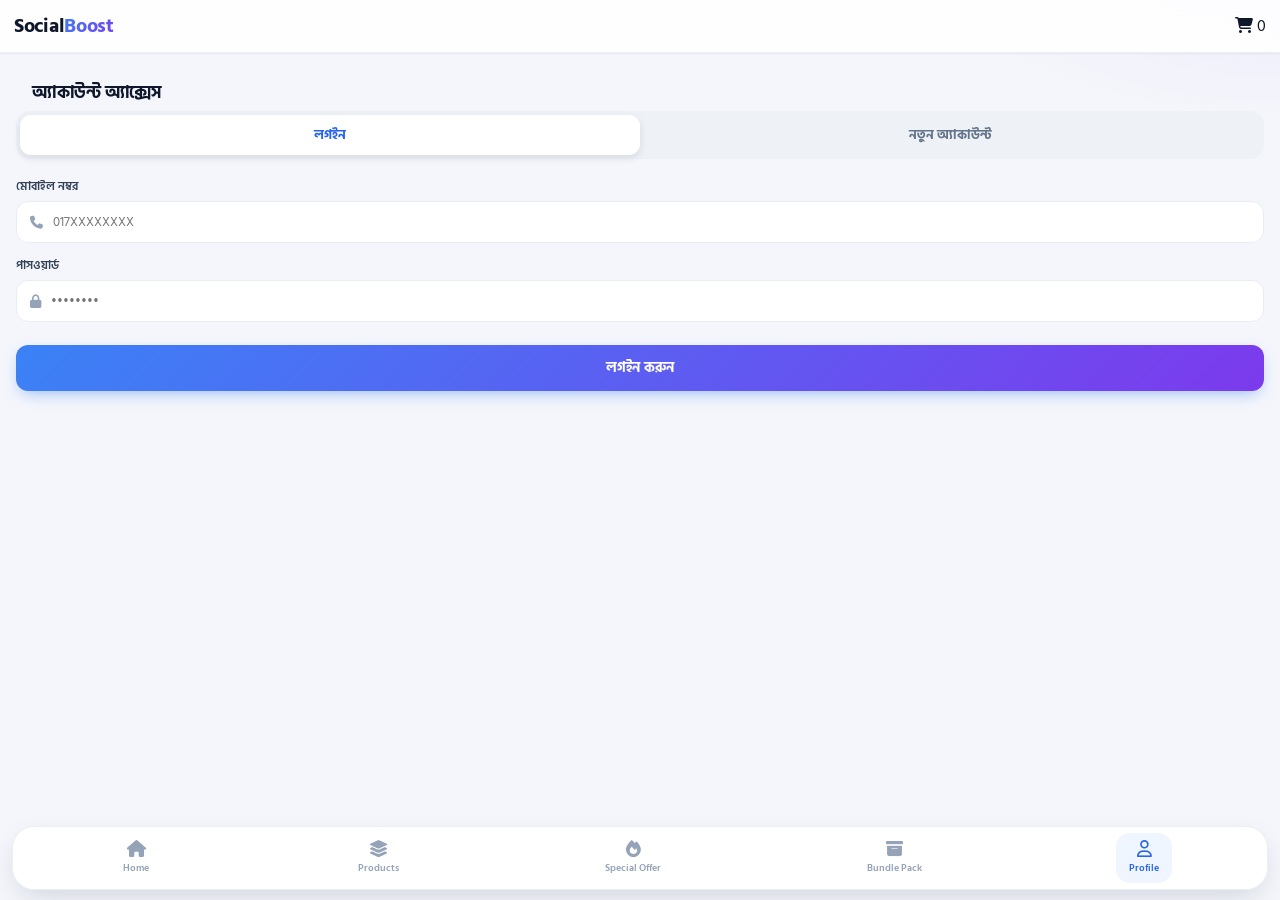
==== commit f2e7f176: "Design refresh: polished account UI matching new design system" ====
--- a/account.html
+++ b/account.html
@@ -5,130 +5,217 @@
     <meta name="viewport" content="width=device-width, initial-scale=1.0, maximum-scale=1.0, user-scalable=no">
     <title>SocialBoost - Account & Orders</title>
     <link rel="stylesheet" href="https://cdnjs.cloudflare.com/ajax/libs/font-awesome/6.4.0/css/all.min.css">
-    <style>
-        :root {
+    <link rel="preconnect" href="https://fonts.googleapis.com">
+    <link rel="preconnect" href="https://fonts.gstatic.com" crossorigin>
+    <link href="https://fonts.googleapis.com/css2?family=Hind+Siliguri:wght@400;500;600;700&display=swap" rel="stylesheet">
+    <style>        :root {
             --primary: #2563eb;
             --primary-dark: #1d4ed8;
             --accent-purple: #7c3aed;
             --brand-orange: #ff5400;
-            --bg-body: #f8fafc;
+            --brand-grad: linear-gradient(135deg, #3b82f6, #7c3aed);
+            --bg-body: #f4f6fb;
             --card-bg: #ffffff;
             --text-dark: #0f172a;
             --text-muted: #64748b;
-            --border: #e2e8f0;
-        }
-
-        * { margin: 0; padding: 0; box-sizing: border-box; font-family: -apple-system, BlinkMacSystemFont, 'Segoe UI', Roboto, sans-serif; -webkit-tap-highlight-color: transparent; }
-        body { background-color: var(--bg-body); color: var(--text-dark); padding-bottom: 75px; }
+            --border: #e8edf5;
+            --shadow-sm: 0 1px 2px rgba(15, 23, 42, 0.05);
+            --shadow-md: 0 8px 22px -8px rgba(15, 23, 42, 0.14);
+        }
+
+        * { margin: 0; padding: 0; box-sizing: border-box; font-family: 'Hind Siliguri', -apple-system, BlinkMacSystemFont, 'Segoe UI', Roboto, sans-serif; -webkit-tap-highlight-color: transparent; }
+        body {
+            background:
+                radial-gradient(600px 300px at 100% -60px, rgba(124, 58, 237, 0.08), transparent 60%),
+                var(--bg-body);
+            color: var(--text-dark); padding-bottom: 92px; min-height: 100vh;
+        }
 
         header {
-            background: #ffffff; padding: 10px 14px; display: flex; align-items: center; justify-content: space-between;
-            position: sticky; top: 0; z-index: 100; box-shadow: 0 1px 3px rgba(0,0,0,0.05);
+            background: rgba(255, 255, 255, 0.88);
+            backdrop-filter: blur(14px); -webkit-backdrop-filter: blur(14px);
+            padding: 10px 14px; display: flex; align-items: center; justify-content: space-between;
+            position: sticky; top: 0; z-index: 100;
+            box-shadow: var(--shadow-sm); border-bottom: 1px solid rgba(232, 237, 245, 0.9);
         }
         .header-left { display: flex; align-items: center; gap: 12px; }
-        .back-btn { font-size: 18px; color: #0f172a; cursor: pointer; border: none; background: none; }
-        .logo { font-size: 19px; font-weight: 800; color: #0f172a; }
-        .logo span { color: var(--accent-purple); }
-        .cart-icon { position: relative; font-size: 18px; color: #0f172a; cursor: pointer; }
-        .cart-badge {
-            position: absolute; top: -6px; right: -6px; background: #ef4444; color: white;
-            font-size: 10px; width: 16px; height: 16px; border-radius: 50%;
-            display: flex; align-items: center; justify-content: center; font-weight: bold;
-        }
-
-        .sub-screen { display: none; padding: 12px 14px; }
-        .sub-screen.active { display: block; }
-        .sec-title-bar { display: flex; justify-content: space-between; align-items: center; margin-bottom: 12px; }
-        .sec-title-bar h2 { font-size: 16px; font-weight: 800; color: #0f172a; }
-
-        .auth-card { background: #ffffff; padding: 20px 16px; border-radius: 16px; border: 1px solid var(--border); box-shadow: 0 4px 15px rgba(0,0,0,0.04); margin-top: 10px; }
-        .auth-tabs { display: flex; background: #f1f5f9; border-radius: 10px; padding: 4px; margin-bottom: 16px; }
-        .auth-tab-btn { flex: 1; padding: 9px; border: none; border-radius: 8px; font-size: 12px; font-weight: 700; cursor: pointer; background: transparent; color: var(--text-muted); }
-        .auth-tab-btn.active { background: #ffffff; color: var(--primary); box-shadow: 0 2px 5px rgba(0,0,0,0.06); }
-        .input-group { margin-bottom: 12px; }
-        .input-group label { font-size: 11px; font-weight: 700; color: #334155; margin-bottom: 4px; display: block; }
-        .input-box { display: flex; align-items: center; border: 1px solid var(--border); border-radius: 8px; padding: 9px 12px; background: #ffffff; gap: 10px; }
+        .back-btn {
+            font-size: 17px; color: #0f172a; cursor: pointer; border: none;
+            background: #f1f5f9; width: 36px; height: 36px; border-radius: 12px;
+            display: flex; align-items: center; justify-content: center; transition: 0.2s;
+        }
+        .back-btn:active { transform: scale(0.9); }
+        .logo { font-size: 20px; font-weight: 700; color: #0f172a; letter-spacing: -0.3px; }
+        .logo span { background: var(--brand-grad); -webkit-background-clip: text; background-clip: text; color: transparent; }
+
+        .sec-title-bar { padding: 14px 16px 4px; }
+        .sec-title-bar h2 { font-size: 17px; font-weight: 700; color: #0f172a; letter-spacing: -0.3px; }
+
+        .user-profile-card {
+            background: var(--card-bg); margin: 12px 16px; padding: 16px; border-radius: 20px;
+            display: flex; align-items: center; gap: 13px; border: 1px solid var(--border);
+            position: relative; box-shadow: var(--shadow-md); overflow: hidden;
+        }
+        .user-profile-card::before {
+            content: ''; position: absolute; top: 0; left: 0; right: 0; height: 4px;
+            background: var(--brand-grad);
+        }
+        .user-avatar { position: relative; flex-shrink: 0; }
+        .user-avatar img, .user-avatar-img {
+            width: 58px; height: 58px; border-radius: 50%; background: linear-gradient(135deg, #dbeafe, #ede9fe);
+            display: flex; align-items: center; justify-content: center;
+            border: 3px solid #fff; box-shadow: 0 0 0 2px var(--primary), var(--shadow-sm);
+            object-fit: cover;
+        }
+        .user-meta h3 { font-size: 15.5px; font-weight: 700; margin-bottom: 2px; }
+        .user-meta p { font-size: 11.5px; color: var(--text-muted); margin-bottom: 6px; }
+        .verified-tag {
+            font-size: 10px; background: #ecfdf5; color: #059669; padding: 3px 9px;
+            border-radius: 999px; font-weight: 700; display: inline-flex; align-items: center; gap: 4px;
+        }
+        .edit-prof-btn {
+            position: absolute; right: 13px; top: 13px; background: #eff6ff;
+            border: none; color: var(--primary); font-size: 14px; cursor: pointer;
+            width: 32px; height: 32px; border-radius: 10px; display: flex; align-items: center; justify-content: center;
+            transition: 0.2s;
+        }
+        .edit-prof-btn:active { transform: scale(0.9); }
+
+        .stats-grid { display: grid; grid-template-columns: repeat(3, 1fr); gap: 10px; margin: 12px 16px; }
+        .stat-card {
+            background: var(--card-bg); border-radius: 16px; padding: 14px 8px; text-align: center;
+            border: 1px solid var(--border); box-shadow: var(--shadow-sm);
+            animation: fadeUp 0.4s ease backwards;
+        }
+        .stat-card:nth-child(2) { animation-delay: 0.06s; }
+        .stat-card:nth-child(3) { animation-delay: 0.12s; }
+        @keyframes fadeUp { from { opacity: 0; transform: translateY(12px); } to { opacity: 1; transform: translateY(0); } }
+        .stat-card i { font-size: 19px; margin-bottom: 7px; }
+        .stat-card h4 { font-size: 17px; font-weight: 700; margin-bottom: 2px; letter-spacing: -0.3px; }
+        .stat-card p { font-size: 10px; color: var(--text-muted); font-weight: 600; }
+
+        .menu-list { background: #ffffff; margin: 0 16px 20px; border-radius: 18px; border: 1px solid var(--border); overflow: hidden; box-shadow: var(--shadow-sm); }
+        .menu-row {
+            display: flex; align-items: center; justify-content: space-between; padding: 14px 15px;
+            text-decoration: none; color: var(--text-dark); border-bottom: 1px solid #f4f6fa;
+            font-size: 13px; font-weight: 600; cursor: pointer; transition: background 0.15s;
+        }
+        .menu-row:last-child { border-bottom: none; }
+        .menu-row:active { background: #f8fafc; }
+        .m-left { display: flex; align-items: center; gap: 13px; }
+        .m-left i { font-size: 15px; width: 20px; text-align: center; }
+        .arrow { color: #cbd5e1; font-size: 12px; }
+
+        .sub-screen { display: none; padding: 12px 16px; }
+        .sub-screen.active { display: block; animation: fadeUp 0.3s ease; }
+
+        .filter-tabs { display: flex; gap: 8px; margin-bottom: 14px; overflow-x: auto; scrollbar-width: none; }
+        .filter-tabs::-webkit-scrollbar { display: none; }
+        .f-tab {
+            padding: 7px 15px; border-radius: 999px; font-size: 11.5px; font-weight: 600;
+            border: 1.5px solid var(--border); background: #ffffff; cursor: pointer; white-space: nowrap;
+            transition: 0.2s; color: var(--text-dark);
+        }
+        .f-tab.active {
+            background: var(--brand-grad); color: white; border-color: transparent;
+            box-shadow: 0 4px 12px -3px rgba(37, 99, 235, 0.5);
+        }
+
+        .input-group { margin-bottom: 13px; }
+        .input-group label { font-size: 11.5px; font-weight: 600; color: #334155; margin-bottom: 5px; display: block; }
+        .input-box {
+            display: flex; align-items: center; border: 1.5px solid var(--border); border-radius: 12px;
+            padding: 10px 13px; background: #ffffff; gap: 10px; transition: 0.2s;
+        }
+        .input-box:focus-within { border-color: var(--primary); box-shadow: 0 0 0 3px rgba(37,99,235,0.12); }
         .input-box i { color: #94a3b8; font-size: 13px; }
-        .input-box input { border: none; background: transparent; outline: none; width: 100%; font-size: 12px; }
-        .btn-auth-submit { background: linear-gradient(90deg, #2563eb, #1d4ed8); color: white; border: none; width: 100%; padding: 11px; border-radius: 8px; font-size: 13px; font-weight: 700; margin-top: 8px; cursor: pointer; }
-
-        .user-profile-card { background: #ffffff; padding: 14px; border-radius: 16px; display: flex; align-items: center; gap: 12px; border: 1px solid var(--border); position: relative; margin-bottom: 12px; }
-        .user-avatar-img { width: 55px; height: 55px; border-radius: 50%; object-fit: cover; background: #f1f5f9; border: 2px solid #e2e8f0; }
-        .user-meta h3 { font-size: 15px; font-weight: 800; margin-bottom: 2px; }
-        .user-meta p { font-size: 11px; color: var(--text-muted); margin-bottom: 5px; }
-        .verified-tag { font-size: 10px; background: #ecfdf5; color: #059669; padding: 2px 8px; border-radius: 12px; font-weight: 700; }
-        .edit-prof-btn { position: absolute; right: 12px; top: 12px; background: none; border: none; color: var(--primary); font-size: 16px; cursor: pointer; }
-
-        .stats-grid { display: grid; grid-template-columns: repeat(3, 1fr); gap: 10px; margin-bottom: 14px; }
-        .stat-card { background: #ffffff; border-radius: 14px; padding: 12px 8px; text-align: center; border: 1px solid var(--border); cursor: pointer; }
-        .stat-card i { font-size: 18px; margin-bottom: 6px; }
-        .stat-card h4 { font-size: 16px; font-weight: 800; margin-bottom: 2px; }
-        .stat-card p { font-size: 9.5px; color: var(--text-muted); font-weight: 600; }
-
-        .menu-list { background: #ffffff; border-radius: 16px; border: 1px solid var(--border); overflow: hidden; margin-bottom: 14px; }
-        .menu-row { display: flex; align-items: center; justify-content: space-between; padding: 13px 14px; text-decoration: none; color: var(--text-dark); border-bottom: 1px solid #f1f5f9; font-size: 12.5px; font-weight: 600; cursor: pointer; }
-        .m-left { display: flex; align-items: center; gap: 12px; }
-        .m-left i { font-size: 16px; width: 20px; text-align: center; }
-        .arrow { color: #94a3b8; font-size: 12px; }
-
-        .filter-tabs { display: flex; gap: 8px; margin-bottom: 14px; overflow-x: auto; scrollbar-width: none; }
-        .f-tab { padding: 6px 14px; border-radius: 20px; font-size: 11.5px; font-weight: 600; border: 1px solid var(--border); background: #ffffff; cursor: pointer; white-space: nowrap; }
-        .f-tab.active { background: var(--primary); color: white; border-color: var(--primary); }
-
-        .order-card-item { background: #ffffff; border-radius: 14px; padding: 12px; border: 1px solid var(--border); margin-bottom: 10px; cursor: pointer; }
-        .order-top { display: flex; justify-content: space-between; align-items: center; margin-bottom: 8px; }
-        .order-id { font-size: 11px; font-weight: 800; color: #1e293b; }
-        .status-badge { font-size: 10px; font-weight: 700; padding: 2.5px 8px; border-radius: 10px; }
-        .st-processing { background: #fef3c7; color: #d97706; }
-        .st-completed { background: #ecfdf5; color: #059669; }
-
-        .order-mid { display: flex; align-items: center; justify-content: space-between; }
-        .om-left { display: flex; align-items: center; gap: 10px; }
-        .om-icon { width: 40px; height: 40px; border-radius: 10px; display: flex; align-items: center; justify-content: center; font-size: 20px; color: white; }
-        .om-info h4 { font-size: 12px; font-weight: 700; color: #0f172a; margin-bottom: 2px; }
-        .om-info p { font-size: 10.5px; color: var(--text-muted); }
-        .om-date { font-size: 9.5px; color: #94a3b8; margin-top: 3px; }
-        .om-price { font-size: 14px; font-weight: 800; color: #0f172a; }
-
-        .order-spec-card { background: #ffffff; border-radius: 14px; padding: 14px; border: 1px solid var(--border); margin-bottom: 12px; }
-        .spec-row { display: flex; justify-content: space-between; font-size: 11px; padding: 7px 0; border-bottom: 1px solid #f8fafc; }
+        .input-box input { border: none; background: transparent; outline: none; width: 100%; font-size: 12.5px; font-family: inherit; }
+
+        .btn-auth-submit {
+            background: var(--brand-grad); color: white; border: none; width: 100%; padding: 12px;
+            border-radius: 12px; font-size: 13.5px; font-weight: 700; margin-top: 10px; cursor: pointer;
+            box-shadow: 0 6px 16px -5px rgba(59, 130, 246, 0.55); transition: 0.15s;
+        }
+        .btn-auth-submit:active { transform: scale(0.97); }
+
+        .order-spec-card {
+            background: #ffffff; border-radius: 16px; padding: 15px;
+            border: 1px solid var(--border); margin-bottom: 12px; box-shadow: var(--shadow-sm);
+            animation: fadeUp 0.35s ease backwards;
+        }
+        .om-top { display: flex; align-items: center; justify-content: space-between; gap: 10px; }
+        .om-left { display: flex; align-items: center; gap: 11px; }
+        .om-icon {
+            width: 42px; height: 42px; border-radius: 13px; display: flex; align-items: center;
+            justify-content: center; font-size: 19px; color: white; flex-shrink: 0;
+            box-shadow: var(--shadow-sm);
+        }
+        .om-info h4 { font-size: 12.5px; font-weight: 700; color: #0f172a; margin-bottom: 2px; }
+        .om-info p { font-size: 11px; color: var(--text-muted); }
+        .om-date { font-size: 10px; color: #94a3b8; margin-top: 3px; }
+        .om-price { font-size: 15px; font-weight: 700; color: #0f172a; letter-spacing: -0.3px; }
+
+        .spec-row { display: flex; justify-content: space-between; font-size: 12px; padding: 7px 0; border-bottom: 1px solid #f6f8fb; }
+        .spec-row:last-child { border-bottom: none; }
         .spec-row span { color: var(--text-muted); }
         .spec-row strong { color: #0f172a; }
 
-        /* নোটিফিকেশন কার্ড */
-        .notif-card { background: #ffffff; border-radius: 12px; padding: 12px; border: 1px solid var(--border); display: flex; align-items: center; justify-content: space-between; margin-bottom: 8px; }
-        .nc-left { display: flex; align-items: center; gap: 10px; }
-        .nc-icon { width: 36px; height: 36px; border-radius: 50%; display: flex; align-items: center; justify-content: center; font-size: 16px; }
-        .nc-body h4 { font-size: 12px; font-weight: 700; color: #0f172a; margin-bottom: 2px; }
-        .nc-body p { font-size: 10px; color: var(--text-muted); }
-        .nc-right { display: flex; align-items: center; gap: 6px; }
-        .nc-time { font-size: 9.5px; color: #94a3b8; }
-        .red-dot { width: 6px; height: 6px; background: #ef4444; border-radius: 50%; }
-
-        /* ৬টি কিউট অবতার মডাল */
+        /* বটম ন্যাভিগেশন */
+        .bottom-nav {
+            position: fixed; bottom: 10px; left: 12px; right: 12px; background: rgba(255, 255, 255, 0.94);
+            backdrop-filter: blur(16px); -webkit-backdrop-filter: blur(16px);
+            min-height: 62px; display: flex; justify-content: space-around; align-items: center;
+            border: 1px solid rgba(232, 237, 245, 0.9); border-radius: 22px;
+            box-shadow: 0 10px 30px -8px rgba(15, 23, 42, 0.18); z-index: 1000;
+            padding: 6px 4px;
+        }
+        .nav-item {
+            display: flex; flex-direction: column; align-items: center; gap: 3px;
+            color: #94a3b8; font-size: 9.5px; font-weight: 600; cursor: pointer;
+            padding: 7px 12px; border-radius: 14px; transition: 0.2s; min-width: 56px;
+            text-decoration: none;
+        }
+        .nav-item i { font-size: 17px; }
+        .nav-item.active { color: var(--primary); background: #eff6ff; }
+        .nav-item:active { transform: scale(0.93); }
+
+
+        /* অথ ট্যাব */
+        .auth-tabs { display: flex; background: #eef2f7; border-radius: 14px; padding: 4px; margin-bottom: 18px; }
+        .auth-tab-btn {
+            flex: 1; padding: 10px; border: none; border-radius: 11px; font-size: 12.5px; font-weight: 700;
+            cursor: pointer; background: transparent; color: var(--text-muted); transition: 0.2s; font-family: inherit;
+        }
+        .auth-tab-btn.active { background: #ffffff; color: var(--primary); box-shadow: 0 3px 8px rgba(15,23,42,0.1); }
+        .auth-tab-btn:active { transform: scale(0.97); }
+
+        /* অবতার মডাল */
         .avatar-modal-overlay {
-            position: fixed; inset: 0; background: rgba(0,0,0,0.5); z-index: 2000;
-            display: none; align-items: flex-end; justify-content: center;
+            position: fixed; inset: 0; background: rgba(15, 23, 42, 0.55);
+            backdrop-filter: blur(3px); -webkit-backdrop-filter: blur(3px);
+            z-index: 2000; display: none; align-items: flex-end; justify-content: center;
         }
         .avatar-modal-overlay.active { display: flex; }
         .avatar-modal-sheet {
-            background: #ffffff; width: 100%; max-width: 480px; border-radius: 20px 20px 0 0;
-            padding: 18px; max-height: 80vh; overflow-y: auto;
-        }
+            background: #ffffff; width: 100%; max-width: 480px; border-radius: 24px 24px 0 0;
+            padding: 14px 18px 20px; max-height: 82vh; overflow-y: auto;
+            animation: sheetUp 0.32s cubic-bezier(0.22, 1, 0.36, 1);
+        }
+        .avatar-modal-sheet::before {
+            content: ''; display: block; width: 42px; height: 4.5px; border-radius: 999px;
+            background: #e2e8f0; margin: 0 auto 12px;
+        }
+        @keyframes sheetUp { from { transform: translateY(60px); opacity: 0.4; } to { transform: translateY(0); opacity: 1; } }
         .avatar-grid { display: grid; grid-template-columns: repeat(3, 1fr); gap: 12px; margin: 14px 0; }
         .avatar-option-card {
-            border: 2px solid var(--border); border-radius: 14px; padding: 8px; text-align: center;
-            cursor: pointer; transition: 0.2s; background: #fafafa;
-        }
-        .avatar-option-card img { width: 70px; height: 70px; border-radius: 50%; object-fit: cover; display: block; margin: 0 auto 4px; }
-        .avatar-option-card span { font-size: 10.5px; font-weight: 700; color: var(--text-muted); display: block; }
-        .avatar-option-card.selected { border-color: var(--brand-orange); background: #fff7ed; }
+            border: 2px solid var(--border); border-radius: 16px; padding: 10px 8px; text-align: center;
+            cursor: pointer; transition: 0.2s; background: #fafbfe;
+        }
+        .avatar-option-card:active { transform: scale(0.94); }
+        .avatar-option-card img { width: 68px; height: 68px; border-radius: 50%; object-fit: cover; display: block; margin: 0 auto 5px; background: #eef2f7; }
+        .avatar-option-card span { font-size: 11px; font-weight: 600; color: var(--text-muted); display: block; }
+        .avatar-option-card.selected { border-color: var(--brand-orange); background: #fff7ed; box-shadow: 0 0 0 3px rgba(255,84,0,0.12); }
         .avatar-option-card.selected span { color: var(--brand-orange); }
-
-        .bottom-nav { position: fixed; bottom: 0; left: 0; right: 0; background: #ffffff; height: 56px; display: flex; justify-content: space-around; align-items: center; border-top: 1px solid #f1f5f9; box-shadow: 0 -3px 10px rgba(0,0,0,0.03); z-index: 1000; }
-        .nav-item { display: flex; flex-direction: column; align-items: center; gap: 2px; color: #64748b; font-size: 9.5px; font-weight: 600; text-decoration: none; }
-        .nav-item i { font-size: 16px; }
-        .nav-item.active { color: var(--primary); }
     </style>
 </head>
 <body>
